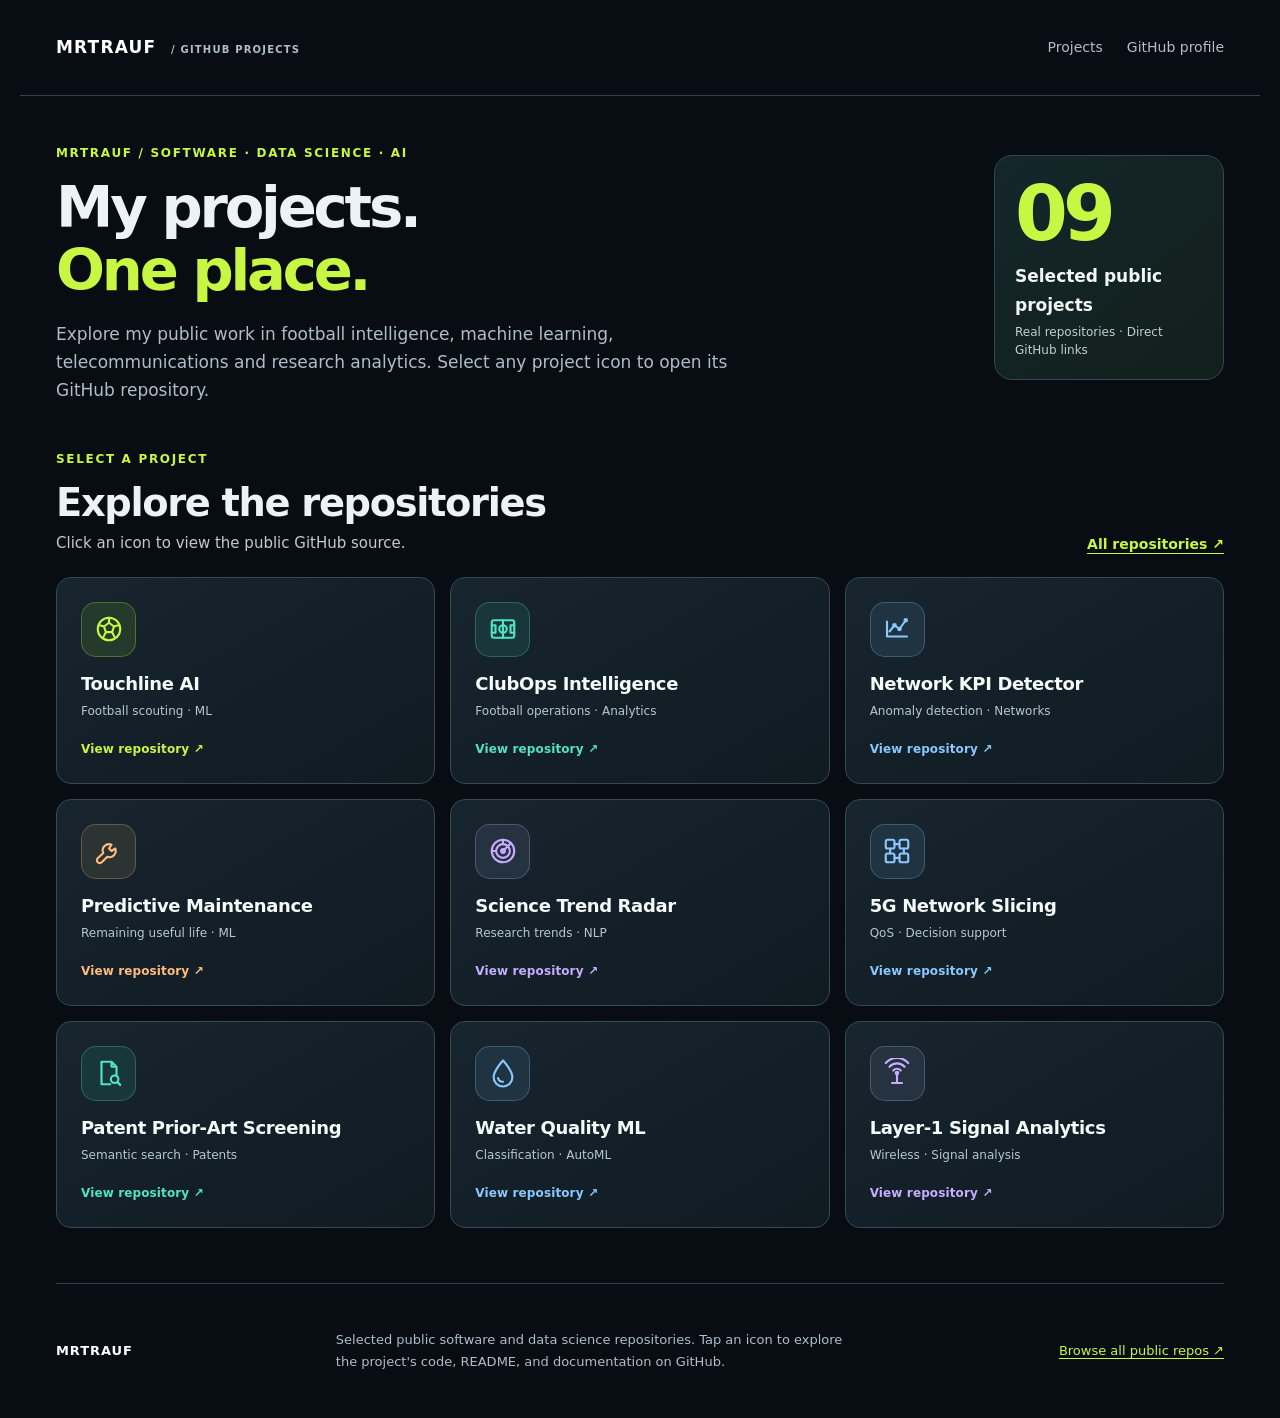
==== gallery.html @ 30b29002 "Add fresh standalone icon gallery URL to bypass stale homepage caches" ====
<!doctype html>
<html lang="en">
<head>
  <meta charset="utf-8">
  <meta name="viewport" content="width=device-width,initial-scale=1">
  <meta name="description" content="MRTRauf's personal project gallery: click icons to explore public GitHub repositories in data science, AI, football analytics, networks, and applied machine learning.">
  <meta name="theme-color" content="#080d13">
  <meta property="og:title" content="MRTRauf — GitHub Project Gallery">
  <meta property="og:description" content="Nine selected public projects. Click any project icon to open its GitHub repository.">
  <meta property="og:type" content="website">
  <meta name="twitter:card" content="summary">
  <title>MRTRauf — Project Icons</title><link rel="canonical" href="https://mrtrauf.github.io/">
  <link rel="icon" href="favicon.svg" type="image/svg+xml">
  <link rel="stylesheet" href="style.css">
</head>
<body class="portfolio-hub-only">
  <a class="skip" href="#main">Skip to projects</a>
  <header>
    <a class="brand" href="#main">MRTRAUF<span> / GITHUB PROJECTS</span></a>
    <nav aria-label="Main navigation">
      <a href="#projects">Projects</a>
      <a href="https://github.com/MRTRauf">GitHub profile</a>
    </nav>
  </header>
  <main id="main">
    <section class="hero hub-hero"><div><p class="eyebrow">MRTRAUF / SOFTWARE · DATA SCIENCE · AI</p><h1>My projects.<br><em>One place.</em></h1><p class="intro">Explore my public work in football intelligence, machine learning, telecommunications and research analytics. Select any project icon to open its GitHub repository.</p></div><div class="hub-hero-mark"><strong>09</strong><span>Selected public projects</span><p>Real repositories · Direct GitHub links</p></div></section>
    <section id="projects" class="hub-projects"><div class="hub-heading"><div><p class="eyebrow">SELECT A PROJECT</p><h2>Explore the repositories</h2><p class="hub-subtitle">Click an icon to view the public GitHub source.</p></div><a class="section-more" href="https://github.com/MRTRauf?tab=repositories">All repositories ↗</a></div><svg class="icon-sprite" xmlns="http://www.w3.org/2000/svg" aria-hidden="true" focusable="false" width="0" height="0"><defs><symbol id="hub-icon-football" viewBox="0 0 24 24" fill="none" stroke="currentColor" stroke-width="1.7" stroke-linecap="round" stroke-linejoin="round"><circle cx="12" cy="12" r="9"/><path d="m12 7 4 3-1.5 4.5h-5L8 10z"/><path d="M12 7V3M16 10l3.5-1M14.5 14.5l2 4M9.5 14.5l-2 4M8 10 4.5 9"/></symbol><symbol id="hub-icon-pitch" viewBox="0 0 24 24" fill="none" stroke="currentColor" stroke-width="1.7" stroke-linecap="round" stroke-linejoin="round"><rect x="3" y="5" width="18" height="14" rx="1.8"/><path d="M12 5v14"/><circle cx="12" cy="12" r="3"/><path d="M3 9h3v6H3M21 9h-3v6h3"/></symbol><symbol id="hub-icon-network" viewBox="0 0 24 24" fill="none" stroke="currentColor" stroke-width="1.7" stroke-linecap="round" stroke-linejoin="round"><path d="M4 18V6m0 12h16"/><path d="m6 14 4-5 4 3 5-7"/><circle cx="10" cy="9" r="1"/><circle cx="14" cy="12" r="1"/><circle cx="19" cy="5" r="1"/></symbol><symbol id="hub-icon-maintenance" viewBox="0 0 24 24" fill="none" stroke="currentColor" stroke-width="1.7" stroke-linecap="round" stroke-linejoin="round"><path d="M14 7a5 5 0 0 0-6.6 6.6L3 17.8A2 2 0 1 0 6.2 21l4.4-4.4A5 5 0 0 0 17 10l-3 2-2-2z"/></symbol><symbol id="hub-icon-radar" viewBox="0 0 24 24" fill="none" stroke="currentColor" stroke-width="1.7" stroke-linecap="round" stroke-linejoin="round"><circle cx="12" cy="12" r="9"/><circle cx="12" cy="12" r="5.5"/><circle cx="12" cy="12" r="1.5"/><path d="m12 12 6.3-6.3M12 3v3M3 12h3"/></symbol><symbol id="hub-icon-slices" viewBox="0 0 24 24" fill="none" stroke="currentColor" stroke-width="1.7" stroke-linecap="round" stroke-linejoin="round"><rect x="3" y="3" width="7" height="7" rx="1.5"/><rect x="14" y="3" width="7" height="7" rx="1.5"/><rect x="3" y="14" width="7" height="7" rx="1.5"/><rect x="14" y="14" width="7" height="7" rx="1.5"/><path d="M10 6.5h4M6.5 10v4M17.5 10v4M10 17.5h4"/></symbol><symbol id="hub-icon-patent" viewBox="0 0 24 24" fill="none" stroke="currentColor" stroke-width="1.7" stroke-linecap="round" stroke-linejoin="round"><path d="M6 3h8l4 4v7M14 3v4h4M6 3v18h7"/><circle cx="16.5" cy="17" r="3"/><path d="m19 19.5 2 2"/></symbol><symbol id="hub-icon-droplet" viewBox="0 0 24 24" fill="none" stroke="currentColor" stroke-width="1.7" stroke-linecap="round" stroke-linejoin="round"><path d="M12 2s-7.5 8-7.5 13.3A7.5 7.5 0 0 0 19.5 15.3C19.5 10 12 2 12 2Z"/><path d="M8 16a4 4 0 0 0 4 3"/></symbol><symbol id="hub-icon-signal" viewBox="0 0 24 24" fill="none" stroke="currentColor" stroke-width="1.7" stroke-linecap="round" stroke-linejoin="round"><path d="M12 20v-8M8 20h8M9 10a4 4 0 0 1 6 0M6 7a8 8 0 0 1 12 0M3 4a12 12 0 0 1 18 0"/><circle cx="12" cy="12" r="1"/></symbol></defs></svg><div class="hub-grid"><a class="hub-tile" data-tone="lime" href="https://github.com/MRTRauf/touchline-ai" aria-label="Open Touchline AI public GitHub repository"><span class="hub-icon"><svg viewBox="0 0 24 24" aria-hidden="true" focusable="false"><use href="#hub-icon-football"></use></svg></span><strong>Touchline AI</strong><span class="hub-tag">Football scouting · ML</span><span class="hub-goto">View repository <span aria-hidden="true">↗</span></span></a><a class="hub-tile" data-tone="teal" href="https://github.com/MRTRauf/clubops-intelligence-public" aria-label="Open ClubOps Intelligence public GitHub repository"><span class="hub-icon"><svg viewBox="0 0 24 24" aria-hidden="true" focusable="false"><use href="#hub-icon-pitch"></use></svg></span><strong>ClubOps Intelligence</strong><span class="hub-tag">Football operations · Analytics</span><span class="hub-goto">View repository <span aria-hidden="true">↗</span></span></a><a class="hub-tile" data-tone="blue" href="https://github.com/MRTRauf/network-kpi-anomaly-detector" aria-label="Open Network KPI Detector public GitHub repository"><span class="hub-icon"><svg viewBox="0 0 24 24" aria-hidden="true" focusable="false"><use href="#hub-icon-network"></use></svg></span><strong>Network KPI Detector</strong><span class="hub-tag">Anomaly detection · Networks</span><span class="hub-goto">View repository <span aria-hidden="true">↗</span></span></a><a class="hub-tile" data-tone="orange" href="https://github.com/MRTRauf/predictive-maintenance-rul" aria-label="Open Predictive Maintenance public GitHub repository"><span class="hub-icon"><svg viewBox="0 0 24 24" aria-hidden="true" focusable="false"><use href="#hub-icon-maintenance"></use></svg></span><strong>Predictive Maintenance</strong><span class="hub-tag">Remaining useful life · ML</span><span class="hub-goto">View repository <span aria-hidden="true">↗</span></span></a><a class="hub-tile" data-tone="violet" href="https://github.com/MRTRauf/science-trend-radar" aria-label="Open Science Trend Radar public GitHub repository"><span class="hub-icon"><svg viewBox="0 0 24 24" aria-hidden="true" focusable="false"><use href="#hub-icon-radar"></use></svg></span><strong>Science Trend Radar</strong><span class="hub-tag">Research trends · NLP</span><span class="hub-goto">View repository <span aria-hidden="true">↗</span></span></a><a class="hub-tile" data-tone="blue" href="https://github.com/MRTRauf/network-slicing-decision-support-tool" aria-label="Open 5G Network Slicing public GitHub repository"><span class="hub-icon"><svg viewBox="0 0 24 24" aria-hidden="true" focusable="false"><use href="#hub-icon-slices"></use></svg></span><strong>5G Network Slicing</strong><span class="hub-tag">QoS · Decision support</span><span class="hub-goto">View repository <span aria-hidden="true">↗</span></span></a><a class="hub-tile" data-tone="teal" href="https://github.com/MRTRauf/patent_prior_screening" aria-label="Open Patent Prior-Art Screening public GitHub repository"><span class="hub-icon"><svg viewBox="0 0 24 24" aria-hidden="true" focusable="false"><use href="#hub-icon-patent"></use></svg></span><strong>Patent Prior-Art Screening</strong><span class="hub-tag">Semantic search · Patents</span><span class="hub-goto">View repository <span aria-hidden="true">↗</span></span></a><a class="hub-tile" data-tone="blue" href="https://github.com/MRTRauf/drinking-water-quality-prediction" aria-label="Open Water Quality ML public GitHub repository"><span class="hub-icon"><svg viewBox="0 0 24 24" aria-hidden="true" focusable="false"><use href="#hub-icon-droplet"></use></svg></span><strong>Water Quality ML</strong><span class="hub-tag">Classification · AutoML</span><span class="hub-goto">View repository <span aria-hidden="true">↗</span></span></a><a class="hub-tile" data-tone="violet" href="https://github.com/MRTRauf/l1-ml-signal-analytics" aria-label="Open Layer-1 Signal Analytics public GitHub repository"><span class="hub-icon"><svg viewBox="0 0 24 24" aria-hidden="true" focusable="false"><use href="#hub-icon-signal"></use></svg></span><strong>Layer-1 Signal Analytics</strong><span class="hub-tag">Wireless · Signal analysis</span><span class="hub-goto">View repository <span aria-hidden="true">↗</span></span></a></div></section>
  </main>
  <footer class="hub-footer">
    <a class="brand" href="#main">MRTRAUF</a>
    <p>Selected public software and data science repositories. Tap an icon to explore the project's code, README, and documentation on GitHub.</p>
    <a href="https://github.com/MRTRauf?tab=repositories">Browse all public repos ↗</a>
  </footer>
</body>
</html>
---- style.css ----
:root{color-scheme:dark;--bg:#080d13;--panel:#121f28;--ink:#edf3f5;--muted:#aebec8;--accent:#c8f743;--line:#30434d}*{box-sizing:border-box}html{scroll-behavior:smooth;scroll-padding-top:6rem}body{margin:0;background:var(--bg);color:var(--ink);font:17px/1.7 system-ui,sans-serif}a{color:var(--accent);text-underline-offset:.25em}a:hover{color:white}a:focus-visible{outline:3px solid var(--accent);outline-offset:6px}header,main,footer{max-width:1240px;margin:auto;padding:0 36px}header{min-height:96px;display:flex;align-items:center;justify-content:space-between;gap:24px;border-bottom:1px solid var(--line)}.brand{font-weight:850;letter-spacing:.07em;text-decoration:none;color:white}.brand span{font-size:10px;color:var(--muted);margin-left:10px}nav{display:flex;gap:24px;font-size:14px}nav a{text-decoration:none;color:var(--muted)}.skip{position:absolute;left:20px;top:-100px;background:var(--bg);padding:12px;z-index:10}.skip:focus{top:12px}.hero{display:grid;grid-template-columns:1.3fr 1fr;gap:60px;align-items:center;padding:80px 0}.eyebrow,.number{font-size:12px;letter-spacing:.14em;font-weight:700;color:var(--accent)}h1{font-size:clamp(44px,5.4vw,74px);line-height:1.08;letter-spacing:-.055em;margin:24px 0}h1 em{font-style:normal;color:var(--accent)}h2{font-size:clamp(32px,3.5vw,48px);line-height:1.15;letter-spacing:-.035em;margin:20px 0 26px}h3{font-size:24px;line-height:1.3;letter-spacing:-.02em}p{color:var(--muted)}.intro,.lead{max-width:760px;font-size:19px}.actions{display:flex;gap:24px;align-items:center;flex-wrap:wrap;margin:32px 0}.button{background:var(--accent);color:#0b1218;padding:13px 22px;border-radius:4px;text-decoration:none;font-weight:700}.button:hover{background:white;color:#0b1218}.small,small{font-size:13px}.pitch{position:relative;height:330px;border:1px solid #426052;border-radius:8px;background:repeating-linear-gradient(90deg,#142b22 0 55px,#182f26 55px 110px);transform:perspective(900px) rotateY(-8deg);box-shadow:0 25px 80px #0005}.half{position:absolute;left:50%;height:100%;border-left:1px solid #739581}.circle{position:absolute;left:calc(50% - 48px);top:calc(50% - 48px);width:96px;height:96px;border:1px solid #739581;border-radius:50%}.box{position:absolute;top:25%;height:50%;width:17%;border:1px solid #739581}.left{left:0}.right{right:0}.point{position:absolute;width:12px;height:12px;background:var(--accent);border-radius:50%;box-shadow:0 0 0 8px #a4efb018}.p1{left:27%;top:24%}.p2{left:47%;top:58%}.p3{left:65%;top:30%}.p4{left:75%;top:65%}.p5{left:33%;top:74%}.pitch p{position:absolute;top:100%;width:100%;text-align:center;font-size:10px;letter-spacing:.14em}.stats{display:grid;grid-template-columns:repeat(4,1fr);border-block:1px solid var(--line);padding:30px 0;gap:20px}.stats strong{display:block;font-size:30px;letter-spacing:-.04em}.stats span{font-size:12px;color:var(--muted)}section:not(.hero){padding:78px 0;border-bottom:1px solid var(--line)}.grid{display:grid;grid-template-columns:repeat(3,1fr);gap:22px;margin:36px 0}.grid article{background:var(--panel);padding:28px;border:1px solid var(--line);border-radius:5px}.grid p{font-size:15px}.case,.research-layout{display:grid;grid-template-columns:1fr 1fr;gap:55px;margin:44px 0;padding-bottom:30px}.case+.case{border-top:1px solid var(--line);padding-top:36px}.finding{background:var(--panel);padding:30px;align-self:center;border-left:3px solid var(--accent)}.finding strong{font-size:64px;line-height:1;color:var(--accent)}table{width:100%;border-collapse:collapse;font-size:15px}caption{text-align:left;color:var(--muted);font-size:13px;padding:16px 0}th,td{text-align:left;padding:16px 8px;border-bottom:1px solid var(--line)}th{font-weight:500}td:last-child{text-align:right;font-variant-numeric:tabular-nums}.highlight{color:var(--accent);background:var(--panel)}.table-wrap{min-width:0;overflow:auto}aside{padding:8px 28px;border-left:2px solid var(--line)}.pipeline{list-style:none;display:grid;grid-template-columns:repeat(5,1fr);gap:12px;padding:0;margin:40px 0}.pipeline li{border-top:2px solid var(--accent);padding-top:16px;font-weight:600;font-size:15px}.pipeline small{font-weight:400;color:var(--muted)}.availability{max-width:800px}footer{padding-top:45px;padding-bottom:45px;font-size:13px}footer p{max-width:950px}@media(max-width:850px){header{flex-direction:column;align-items:flex-start;padding-top:22px;padding-bottom:22px;gap:15px}.hero{grid-template-columns:1fr;padding-top:48px}.pitch{height:260px;max-width:500px;width:100%;margin-bottom:20px;transform:none}.grid{grid-template-columns:1fr}.case,.research-layout{grid-template-columns:1fr;gap:20px}.pipeline{grid-template-columns:repeat(2,1fr)}.stats{grid-template-columns:repeat(2,1fr)}header,main,footer{padding-left:22px;padding-right:22px}.brand span{display:none}nav{gap:18px;flex-wrap:wrap}section:not(.hero){padding:50px 0}aside{padding-left:18px}}@media(prefers-reduced-motion:reduce){html{scroll-behavior:auto}}

button:focus-visible,a:focus-visible{outline:3px solid #35eac4;outline-offset:4px}.button{color:#080d13}.button:hover{color:#080d13}.pipeline small,.stats span{font-size:14px}


/* Multi-project portfolio hub */
.hero-feature{min-width:0}
.hero-feature>.eyebrow{margin:0 0 18px}
.hero-feature .pitch{width:100%;height:290px}
.hero-feature-caption{margin:18px 0 0;color:var(--muted);font-size:14px;letter-spacing:.02em}
.section-topline{display:flex;align-items:end;justify-content:space-between;gap:30px;flex-wrap:wrap}
.section-topline h2{margin-bottom:10px}
.section-topline .lead{margin:0}
.section-more{flex:0 0 auto;font-weight:700;font-size:14px;white-space:nowrap}
.project-grid{display:grid;grid-template-columns:repeat(3,minmax(0,1fr));gap:18px;margin-top:38px}
.project-card{position:relative;display:flex;flex-direction:column;min-width:0;min-height:340px;padding:26px;border:1px solid #344852;border-radius:14px;background:linear-gradient(155deg,#172630,#111b24);transition:transform .18s ease,border-color .18s ease}
.project-card:hover,.project-card:focus-within{border-color:#9cc644;transform:translateY(-2px)}
.project-card .project-category{margin:0 36px 18px 0;color:var(--accent);font-size:11px;line-height:1.5;text-transform:uppercase;letter-spacing:.105em;font-weight:800}
.project-index{position:absolute;top:24px;right:26px;color:#aebec8;font-size:13px;font-variant-numeric:tabular-nums}
.project-card h3{margin:0 0 12px;font-size:23px;color:#f1f7f4}
.project-card>p:not(.project-category):not(.project-tags){margin:0;color:#becfd2;font-size:15px;line-height:1.65}
.project-card .project-tags{font-size:12px;color:#b4e5cd;margin:18px 0 24px;letter-spacing:.015em}
.project-links{display:flex;align-items:center;flex-wrap:wrap;gap:11px;margin-top:auto}
.project-links a{font-size:13px;font-weight:750;text-decoration:none;line-height:1.4}
.project-links a:hover{text-decoration:underline}
.project-links .project-link-primary{background:var(--accent);color:#101820;border-radius:6px;padding:10px 12px}
.project-links .project-link-primary:hover{background:#e9ffac;color:#101820;text-decoration:none}
.featured-intro{padding-top:82px}
.featured-intro h2{margin:14px 0}
.featured-intro .lead{margin:0 0 25px}
@media(max-width:1060px){.project-grid{grid-template-columns:repeat(2,minmax(0,1fr))}}
@media(max-width:650px){.hero-feature .pitch{height:240px}.project-grid{grid-template-columns:minmax(0,1fr);gap:14px;margin-top:25px}.project-card{min-height:0;padding:22px}.project-card h3{font-size:22px}.featured-intro{padding-top:55px}.section-topline{gap:16px}.section-more{white-space:normal}}
@media(prefers-reduced-motion:reduce){.project-card{transition:none}.project-card:hover,.project-card:focus-within{transform:none}}


/* Icon-first public GitHub project hub */
.hub-hero{grid-template-columns:minmax(0,1fr) 230px;gap:42px;padding:58px 0 34px;align-items:center}
.hub-hero h1{font-size:clamp(42px,5vw,65px);margin:14px 0 18px}
.hub-hero .intro{font-size:17px;max-width:730px;margin-bottom:0;line-height:1.65}
.hub-hero-mark{display:flex;flex-direction:column;align-items:flex-start;border:1px solid #344854;background:linear-gradient(140deg,#15262b,#11201b);border-radius:18px;padding:24px}
.hub-hero-mark strong{color:#c8f743;font-size:76px;line-height:1;letter-spacing:-.065em}
.hub-hero-mark span{margin:10px 0 3px;font-weight:800;color:#eff6f4}
.hub-hero-mark p{margin:0;font-size:12px;line-height:1.5;color:#bed0cf}
section.hub-projects{padding:32px 0 68px;border-bottom:1px solid var(--line)}
.hub-heading{display:flex;justify-content:space-between;align-items:end;gap:20px;flex-wrap:wrap;margin-bottom:26px}
.hub-heading h2{font-size:clamp(28px,3vw,39px);margin:8px 0 6px}
.hub-subtitle{font-size:15px;margin:0;color:#bccdcf}
.icon-sprite{position:absolute;width:0;height:0;overflow:hidden}
.hub-grid{display:grid;grid-template-columns:repeat(3,minmax(0,1fr));gap:15px}
.hub-tile{--tile-accent:#c8f743;display:flex;flex-direction:column;align-items:flex-start;gap:0;position:relative;min-width:0;min-height:207px;padding:24px;border:1px solid #354a53;background:linear-gradient(150deg,#17252f,#101a21);border-radius:15px;text-decoration:none;color:#eef7f5;transition:transform .18s ease,border-color .18s ease,background .18s ease}
.hub-tile[data-tone="teal"]{--tile-accent:#51e4c4}
.hub-tile[data-tone="blue"]{--tile-accent:#8ac8ff}
.hub-tile[data-tone="orange"]{--tile-accent:#ffbc7b}
.hub-tile[data-tone="violet"]{--tile-accent:#c7acff}
.hub-tile:hover{transform:translateY(-3px);border-color:var(--tile-accent);background:linear-gradient(150deg,#20313a,#121f28)}
.hub-tile:focus-visible{outline:3px solid #fff;outline-offset:3px;border-color:var(--tile-accent)}
.hub-icon{width:55px;height:55px;display:grid;place-items:center;border-radius:15px;color:var(--tile-accent);background:color-mix(in srgb,var(--tile-accent) 10%,#13242b);border:1px solid color-mix(in srgb,var(--tile-accent) 28%,transparent);margin-bottom:16px}
.hub-icon svg{width:30px;height:30px;stroke:currentColor;fill:none}
.hub-tile strong{font-size:18px;line-height:1.22;color:#f3faf8;letter-spacing:-.02em}
.hub-tag{font-size:12px;color:#b5c9cb;line-height:1.4;margin-top:8px}
.hub-goto{color:var(--tile-accent);font-size:12px;font-weight:800;letter-spacing:.01em;margin-top:auto;padding-top:16px}
.hub-tile:hover .hub-goto{text-decoration:underline}
@media(max-width:850px){.hub-hero{grid-template-columns:minmax(0,1fr);padding:35px 0 24px}.hub-hero-mark{display:none}.hub-grid{grid-template-columns:repeat(2,minmax(0,1fr))}}
@media(max-width:500px){section.hub-projects{padding-top:20px}.hub-hero h1{font-size:clamp(38px,10vw,52px)}.hub-hero .intro{font-size:15px}.hub-grid{gap:10px}.hub-tile{min-height:185px;padding:15px 13px;border-radius:12px}.hub-icon{width:48px;height:48px;margin-bottom:12px}.hub-icon svg{width:27px;height:27px}.hub-tile strong{font-size:15px}.hub-tag,.hub-goto{font-size:11px}.hub-heading{align-items:flex-start}.hub-heading h2{font-size:28px}}
@media(max-width:340px){.hub-grid{grid-template-columns:1fr}.hub-tile{min-height:155px}}
@media(prefers-reduced-motion:reduce){.hub-tile{transition:none}.hub-tile:hover{transform:none}}

/* Home page is a project launcher, not a Touchline research landing page. */
body.portfolio-hub-only .hub-hero{padding:35px 0 15px;gap:24px}
body.portfolio-hub-only section.hub-projects{padding:18px 0 55px}
body.portfolio-hub-only .hub-heading{margin-bottom:20px}
body.portfolio-hub-only .hub-hero h1{font-size:clamp(38px,4.5vw,58px)}
body.portfolio-hub-only .hub-hero-mark{padding:20px}
body.portfolio-hub-only .hub-footer{display:flex;align-items:center;justify-content:space-between;flex-wrap:wrap;gap:15px}
body.portfolio-hub-only .hub-footer p{flex:1;max-width:520px;font-size:13px;margin:0}
body.portfolio-hub-only .hub-footer a{font-size:13px}
@media(max-width:600px){
 body.portfolio-hub-only .hub-hero{padding:24px 0 10px}
 body.portfolio-hub-only section.hub-projects{padding:18px 0 38px}
 body.portfolio-hub-only .hub-footer{flex-direction:column;align-items:flex-start}
}
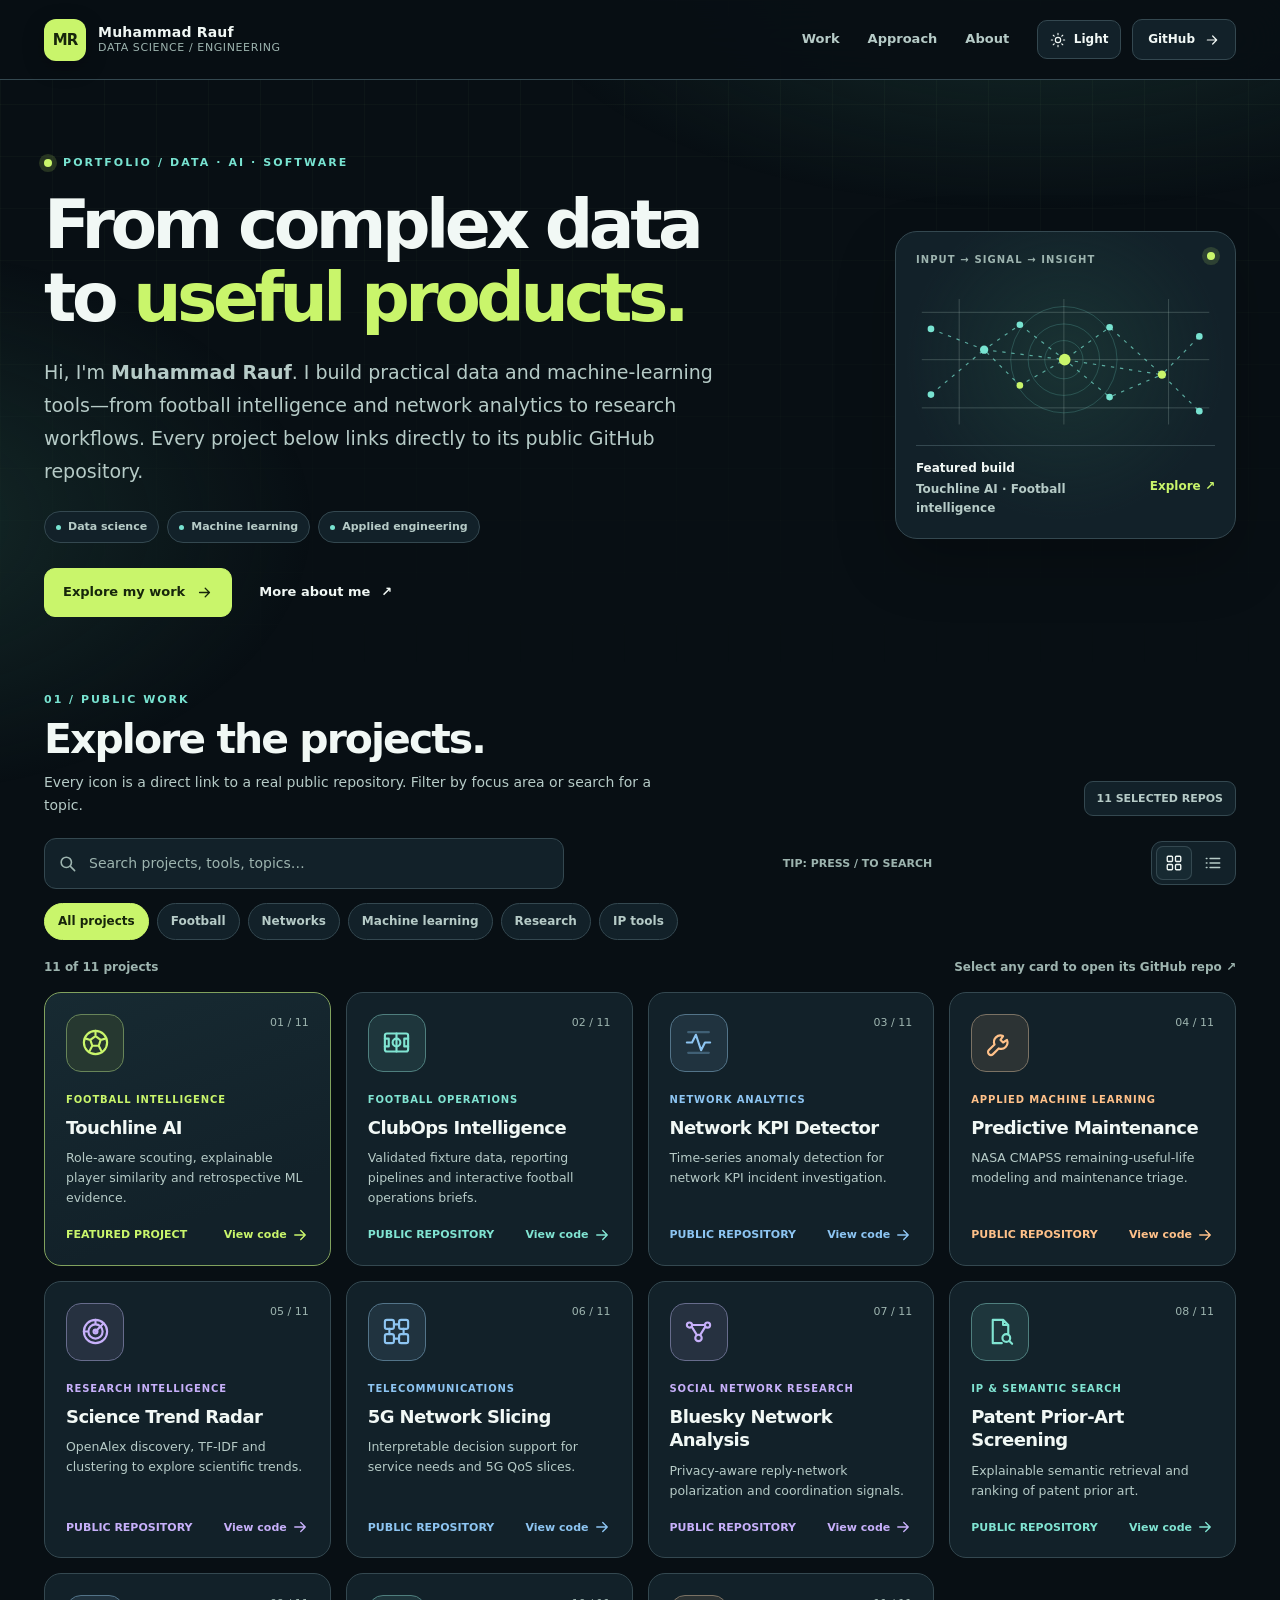
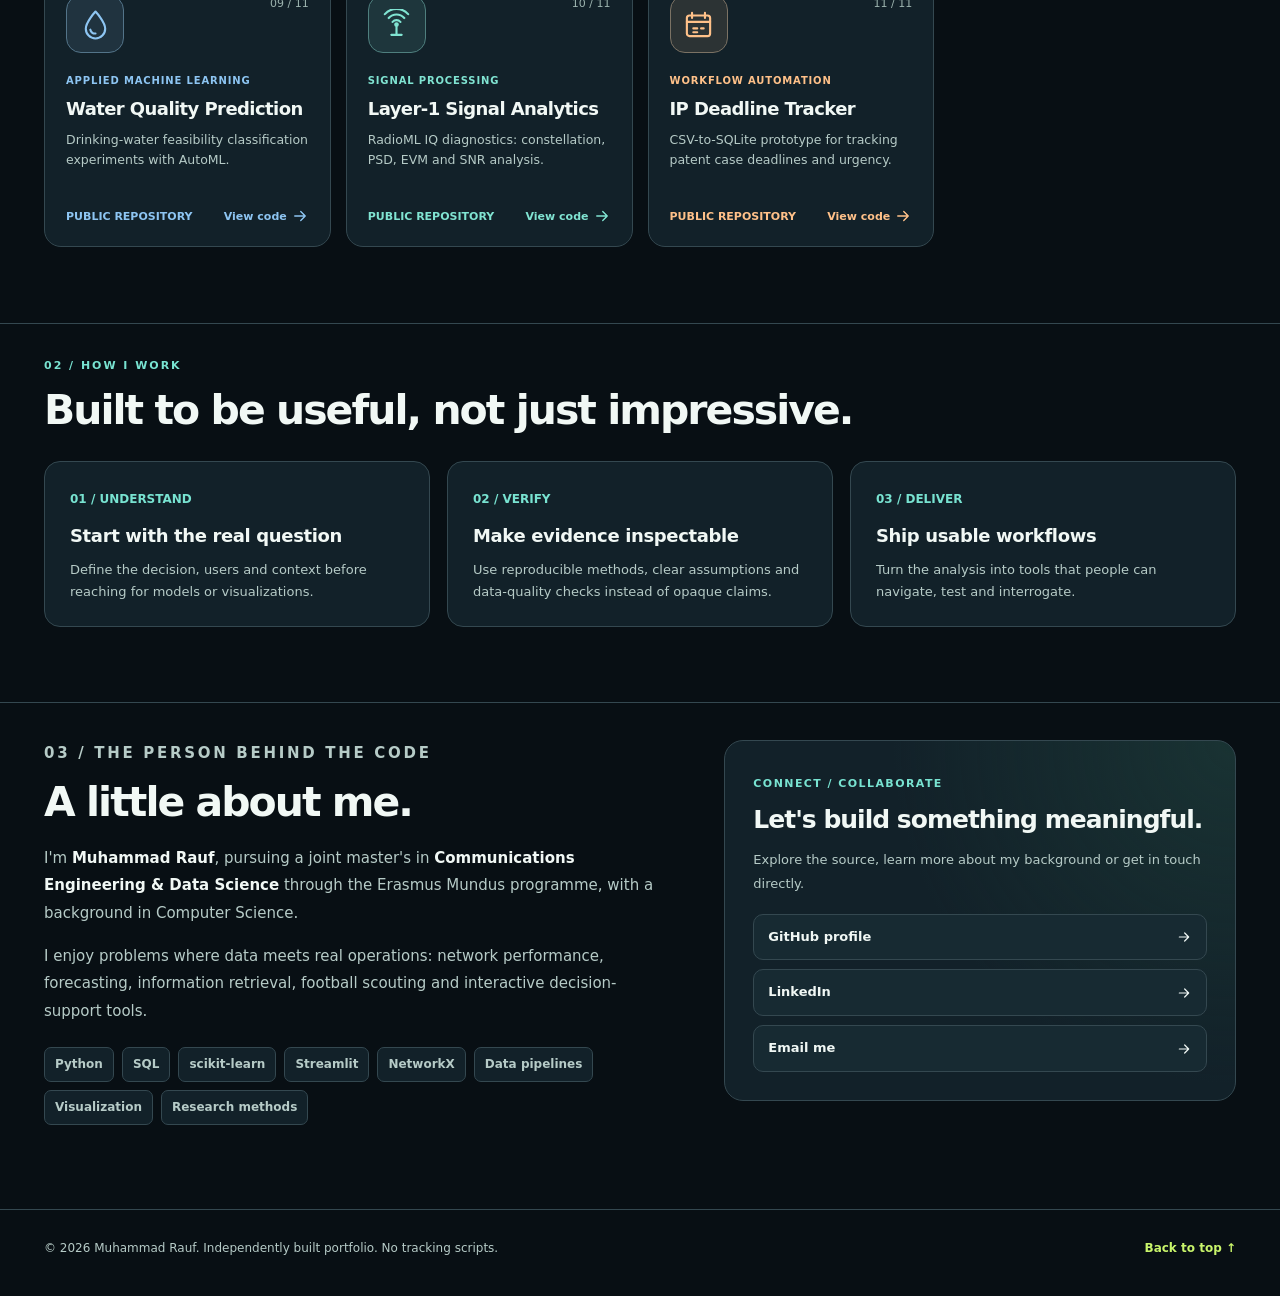
==== commit c4af3395: "Keep alternative gallery URL synchronized with main personal portfolio" ====
--- a/gallery.html
+++ b/gallery.html
@@ -2,34 +2,218 @@
 <html lang="en">
 <head>
   <meta charset="utf-8">
-  <meta name="viewport" content="width=device-width,initial-scale=1">
-  <meta name="description" content="MRTRauf's personal project gallery: click icons to explore public GitHub repositories in data science, AI, football analytics, networks, and applied machine learning.">
-  <meta name="theme-color" content="#080d13">
-  <meta property="og:title" content="MRTRauf — GitHub Project Gallery">
-  <meta property="og:description" content="Nine selected public projects. Click any project icon to open its GitHub repository.">
+  <meta name="viewport" content="width=device-width, initial-scale=1">
+  <meta name="color-scheme" content="dark light">
+  <meta name="theme-color" content="#080f14">
+  <meta name="description" content="Muhammad Rauf's portfolio: open-source data science, machine learning, football analytics, telecommunications and research intelligence projects. Explore 11 public GitHub repositories.">
   <meta property="og:type" content="website">
+  <meta property="og:url" content="https://mrtrauf.github.io/">
+  <meta property="og:title" content="Muhammad Rauf — Data Science &amp; AI Portfolio">
+  <meta property="og:description" content="Turning complex data into useful products. Explore public repositories spanning football intelligence, machine learning, networks and research.">
   <meta name="twitter:card" content="summary">
-  <title>MRTRauf — Project Icons</title><link rel="canonical" href="https://mrtrauf.github.io/">
+  <meta name="referrer" content="strict-origin-when-cross-origin">
+  <link rel="canonical" href="https://mrtrauf.github.io/">
   <link rel="icon" href="favicon.svg" type="image/svg+xml">
   <link rel="stylesheet" href="style.css">
+  <script src="site.js" defer></script>
+  <script type="application/ld+json">{"@context":"https://schema.org","@type":"Person","name":"Muhammad Rauf","url":"https://mrtrauf.github.io/","sameAs":["https://github.com/MRTRauf","https://www.linkedin.com/in/muhammadrauf"],"knowsAbout":["Data Science","Machine Learning","Communications Engineering","Football Analytics","Network Analysis"]}</script>
+  <title>Muhammad Rauf — Data Science &amp; AI Portfolio</title>
 </head>
-<body class="portfolio-hub-only">
-  <a class="skip" href="#main">Skip to projects</a>
-  <header>
-    <a class="brand" href="#main">MRTRAUF<span> / GITHUB PROJECTS</span></a>
-    <nav aria-label="Main navigation">
-      <a href="#projects">Projects</a>
-      <a href="https://github.com/MRTRauf">GitHub profile</a>
-    </nav>
+<body>
+  <a class="skip-link" href="#main">Skip to main content</a>
+  <div class="site-background" aria-hidden="true"></div>
+  <svg aria-hidden="true" focusable="false" width="0" height="0" style="position:absolute;overflow:hidden" xmlns="http://www.w3.org/2000/svg"><defs>
+<symbol id="icon-football" viewBox="0 0 24 24"><circle cx="12" cy="12" r="9"/><path d="m12 7 4 3-1.5 4.5h-5L8 10zM12 7V3M16 10l3.5-1M14.5 14.5l2 4M9.5 14.5l-2 4M8 10 4.5 9"/></symbol>
+<symbol id="icon-pitch" viewBox="0 0 24 24"><rect x="3" y="5" width="18" height="14" rx="1.6"/><path d="M12 5v14"/><circle cx="12" cy="12" r="3"/><path d="M3 9h3v6H3m18-6h-3v6h3"/></symbol>
+<symbol id="icon-activity" viewBox="0 0 24 24"><path d="M3 12h4l3-6 4 12 3-6h4"/><path d="M4 20h16M4 4h16" opacity=".3"/></symbol>
+<symbol id="icon-maintenance" viewBox="0 0 24 24"><path d="M14 7a5 5 0 0 0-6.6 6.6L3 17.8A2 2 0 1 0 6.2 21l4.4-4.4A5 5 0 0 0 17 10l-3 2-2-2z"/></symbol>
+<symbol id="icon-radar" viewBox="0 0 24 24"><circle cx="12" cy="12" r="9"/><circle cx="12" cy="12" r="5.5"/><circle cx="12" cy="12" r="1.5"/><path d="m12 12 6.3-6.3M12 3v3M3 12h3"/></symbol>
+<symbol id="icon-slicing" viewBox="0 0 24 24"><rect x="3" y="3" width="7" height="7" rx="1.5"/><rect x="14" y="3" width="7" height="7" rx="1.5"/><rect x="3" y="14" width="7" height="7" rx="1.5"/><rect x="14" y="14" width="7" height="7" rx="1.5"/><path d="M10 6.5h4M6.5 10v4M17.5 10v4M10 17.5h4"/></symbol>
+<symbol id="icon-social" viewBox="0 0 24 24"><circle cx="5" cy="7" r="2"/><circle cx="19" cy="7" r="2"/><circle cx="12" cy="17" r="2.5"/><path d="m6.7 8.2 4.1 6.6m6.5-6.6-4.1 6.6M7 7h10"/></symbol>
+<symbol id="icon-patent" viewBox="0 0 24 24"><path d="M6 3h8l4 4v7M14 3v4h4M6 3v18h7"/><circle cx="16.5" cy="17" r="3"/><path d="m19 19.5 2 2"/></symbol>
+<symbol id="icon-droplet" viewBox="0 0 24 24"><path d="M12 2s-7.5 8-7.5 13.3A7.5 7.5 0 0 0 19.5 15.3C19.5 10 12 2 12 2Z"/><path d="M8 16a4 4 0 0 0 4 3"/></symbol>
+<symbol id="icon-signal" viewBox="0 0 24 24"><path d="M12 20v-8M8 20h8M9 10a4 4 0 0 1 6 0M6 7a8 8 0 0 1 12 0M3 4a12 12 0 0 1 18 0"/><circle cx="12" cy="12" r="1"/></symbol>
+<symbol id="icon-calendar" viewBox="0 0 24 24"><rect x="3" y="5" width="18" height="16" rx="2"/><path d="M7 3v4M17 3v4M3 10h18M8 15h3m3 0h2m-8 3h3"/></symbol>
+<symbol id="icon-arrow" viewBox="0 0 24 24" fill="none" stroke="currentColor" stroke-linecap="round" stroke-linejoin="round" stroke-width="1.8"><path d="M5 12h14m-6-6 6 6-6 6"/></symbol>
+<symbol id="icon-github" viewBox="0 0 24 24" fill="none" stroke="currentColor" stroke-linecap="round" stroke-linejoin="round" stroke-width="1.8"><path d="M8 19c-4 1-4-2-6-2m16 4v-3.8a3.3 3.3 0 0 0-.9-2.6c3-.3 6.2-1.4 6.2-6.7a5.2 5.2 0 0 0-1.4-3.6c.2-.8.5-2.6-.2-3.5 0 0-1.2-.4-3.7 1.4a13 13 0 0 0-6.7 0C8.8.4 7.6.8 7.6.8c-.7.9-.4 2.7-.2 3.5A5.2 5.2 0 0 0 6 7.9c0 5.2 3.2 6.4 6.2 6.7-.5.5-.9 1.3-.9 2.6V21"/></symbol>
+<symbol id="icon-search" viewBox="0 0 24 24" fill="none" stroke="currentColor" stroke-width="2" stroke-linecap="round"><circle cx="10.5" cy="10.5" r="6.5"/><path d="m16 16 5 5"/></symbol>
+<symbol id="icon-grid" viewBox="0 0 24 24" fill="none" stroke="currentColor" stroke-width="1.8"><rect x="3" y="3" width="7" height="7" rx="1.2"/><rect x="14" y="3" width="7" height="7" rx="1.2"/><rect x="3" y="14" width="7" height="7" rx="1.2"/><rect x="14" y="14" width="7" height="7" rx="1.2"/></symbol>
+<symbol id="icon-list" viewBox="0 0 24 24" fill="none" stroke="currentColor" stroke-width="1.8" stroke-linecap="round"><path d="M8 6h13M8 12h13M8 18h13M3 6h1M3 12h1M3 18h1"/></symbol>
+<symbol id="icon-theme" viewBox="0 0 24 24" fill="none" stroke="currentColor" stroke-width="1.7" stroke-linecap="round"><circle cx="12" cy="12" r="4"/><path d="M12 2v2m0 16v2M2 12h2m16 0h2M4.9 4.9l1.4 1.4m11.4 11.4 1.4 1.4m0-14.2-1.4 1.4M6.3 17.7l-1.4 1.4"/></symbol>
+</defs></svg>
+  <header class="site-header">
+    <div class="shell header-inner">
+      <a class="identity" href="#top" aria-label="Muhammad Rauf, back to top">
+        <span class="identity-mark">MR</span><span class="identity-copy"><strong>Muhammad Rauf</strong><span>DATA SCIENCE / ENGINEERING</span></span>
+      </a>
+      <nav class="header-nav" aria-label="Primary navigation">
+        <a href="#projects">Work</a><a href="#approach">Approach</a><a href="#about">About</a>
+      </nav>
+      <div class="header-actions">
+        <button id="theme-toggle" class="theme-button" type="button" aria-label="Switch to light theme" aria-pressed="false" title="Light theme"><svg aria-hidden="true"><use href="#icon-theme"></use></svg><span class="theme-label">Light</span></button>
+        <a class="action-outline" href="https://github.com/MRTRauf" target="_blank" rel="noopener noreferrer">GitHub <svg aria-hidden="true"><use href="#icon-arrow"></use></svg></a>
+      </div>
+    </div>
   </header>
   <main id="main">
-    <section class="hero hub-hero"><div><p class="eyebrow">MRTRAUF / SOFTWARE · DATA SCIENCE · AI</p><h1>My projects.<br><em>One place.</em></h1><p class="intro">Explore my public work in football intelligence, machine learning, telecommunications and research analytics. Select any project icon to open its GitHub repository.</p></div><div class="hub-hero-mark"><strong>09</strong><span>Selected public projects</span><p>Real repositories · Direct GitHub links</p></div></section>
-    <section id="projects" class="hub-projects"><div class="hub-heading"><div><p class="eyebrow">SELECT A PROJECT</p><h2>Explore the repositories</h2><p class="hub-subtitle">Click an icon to view the public GitHub source.</p></div><a class="section-more" href="https://github.com/MRTRauf?tab=repositories">All repositories ↗</a></div><svg class="icon-sprite" xmlns="http://www.w3.org/2000/svg" aria-hidden="true" focusable="false" width="0" height="0"><defs><symbol id="hub-icon-football" viewBox="0 0 24 24" fill="none" stroke="currentColor" stroke-width="1.7" stroke-linecap="round" stroke-linejoin="round"><circle cx="12" cy="12" r="9"/><path d="m12 7 4 3-1.5 4.5h-5L8 10z"/><path d="M12 7V3M16 10l3.5-1M14.5 14.5l2 4M9.5 14.5l-2 4M8 10 4.5 9"/></symbol><symbol id="hub-icon-pitch" viewBox="0 0 24 24" fill="none" stroke="currentColor" stroke-width="1.7" stroke-linecap="round" stroke-linejoin="round"><rect x="3" y="5" width="18" height="14" rx="1.8"/><path d="M12 5v14"/><circle cx="12" cy="12" r="3"/><path d="M3 9h3v6H3M21 9h-3v6h3"/></symbol><symbol id="hub-icon-network" viewBox="0 0 24 24" fill="none" stroke="currentColor" stroke-width="1.7" stroke-linecap="round" stroke-linejoin="round"><path d="M4 18V6m0 12h16"/><path d="m6 14 4-5 4 3 5-7"/><circle cx="10" cy="9" r="1"/><circle cx="14" cy="12" r="1"/><circle cx="19" cy="5" r="1"/></symbol><symbol id="hub-icon-maintenance" viewBox="0 0 24 24" fill="none" stroke="currentColor" stroke-width="1.7" stroke-linecap="round" stroke-linejoin="round"><path d="M14 7a5 5 0 0 0-6.6 6.6L3 17.8A2 2 0 1 0 6.2 21l4.4-4.4A5 5 0 0 0 17 10l-3 2-2-2z"/></symbol><symbol id="hub-icon-radar" viewBox="0 0 24 24" fill="none" stroke="currentColor" stroke-width="1.7" stroke-linecap="round" stroke-linejoin="round"><circle cx="12" cy="12" r="9"/><circle cx="12" cy="12" r="5.5"/><circle cx="12" cy="12" r="1.5"/><path d="m12 12 6.3-6.3M12 3v3M3 12h3"/></symbol><symbol id="hub-icon-slices" viewBox="0 0 24 24" fill="none" stroke="currentColor" stroke-width="1.7" stroke-linecap="round" stroke-linejoin="round"><rect x="3" y="3" width="7" height="7" rx="1.5"/><rect x="14" y="3" width="7" height="7" rx="1.5"/><rect x="3" y="14" width="7" height="7" rx="1.5"/><rect x="14" y="14" width="7" height="7" rx="1.5"/><path d="M10 6.5h4M6.5 10v4M17.5 10v4M10 17.5h4"/></symbol><symbol id="hub-icon-patent" viewBox="0 0 24 24" fill="none" stroke="currentColor" stroke-width="1.7" stroke-linecap="round" stroke-linejoin="round"><path d="M6 3h8l4 4v7M14 3v4h4M6 3v18h7"/><circle cx="16.5" cy="17" r="3"/><path d="m19 19.5 2 2"/></symbol><symbol id="hub-icon-droplet" viewBox="0 0 24 24" fill="none" stroke="currentColor" stroke-width="1.7" stroke-linecap="round" stroke-linejoin="round"><path d="M12 2s-7.5 8-7.5 13.3A7.5 7.5 0 0 0 19.5 15.3C19.5 10 12 2 12 2Z"/><path d="M8 16a4 4 0 0 0 4 3"/></symbol><symbol id="hub-icon-signal" viewBox="0 0 24 24" fill="none" stroke="currentColor" stroke-width="1.7" stroke-linecap="round" stroke-linejoin="round"><path d="M12 20v-8M8 20h8M9 10a4 4 0 0 1 6 0M6 7a8 8 0 0 1 12 0M3 4a12 12 0 0 1 18 0"/><circle cx="12" cy="12" r="1"/></symbol></defs></svg><div class="hub-grid"><a class="hub-tile" data-tone="lime" href="https://github.com/MRTRauf/touchline-ai" aria-label="Open Touchline AI public GitHub repository"><span class="hub-icon"><svg viewBox="0 0 24 24" aria-hidden="true" focusable="false"><use href="#hub-icon-football"></use></svg></span><strong>Touchline AI</strong><span class="hub-tag">Football scouting · ML</span><span class="hub-goto">View repository <span aria-hidden="true">↗</span></span></a><a class="hub-tile" data-tone="teal" href="https://github.com/MRTRauf/clubops-intelligence-public" aria-label="Open ClubOps Intelligence public GitHub repository"><span class="hub-icon"><svg viewBox="0 0 24 24" aria-hidden="true" focusable="false"><use href="#hub-icon-pitch"></use></svg></span><strong>ClubOps Intelligence</strong><span class="hub-tag">Football operations · Analytics</span><span class="hub-goto">View repository <span aria-hidden="true">↗</span></span></a><a class="hub-tile" data-tone="blue" href="https://github.com/MRTRauf/network-kpi-anomaly-detector" aria-label="Open Network KPI Detector public GitHub repository"><span class="hub-icon"><svg viewBox="0 0 24 24" aria-hidden="true" focusable="false"><use href="#hub-icon-network"></use></svg></span><strong>Network KPI Detector</strong><span class="hub-tag">Anomaly detection · Networks</span><span class="hub-goto">View repository <span aria-hidden="true">↗</span></span></a><a class="hub-tile" data-tone="orange" href="https://github.com/MRTRauf/predictive-maintenance-rul" aria-label="Open Predictive Maintenance public GitHub repository"><span class="hub-icon"><svg viewBox="0 0 24 24" aria-hidden="true" focusable="false"><use href="#hub-icon-maintenance"></use></svg></span><strong>Predictive Maintenance</strong><span class="hub-tag">Remaining useful life · ML</span><span class="hub-goto">View repository <span aria-hidden="true">↗</span></span></a><a class="hub-tile" data-tone="violet" href="https://github.com/MRTRauf/science-trend-radar" aria-label="Open Science Trend Radar public GitHub repository"><span class="hub-icon"><svg viewBox="0 0 24 24" aria-hidden="true" focusable="false"><use href="#hub-icon-radar"></use></svg></span><strong>Science Trend Radar</strong><span class="hub-tag">Research trends · NLP</span><span class="hub-goto">View repository <span aria-hidden="true">↗</span></span></a><a class="hub-tile" data-tone="blue" href="https://github.com/MRTRauf/network-slicing-decision-support-tool" aria-label="Open 5G Network Slicing public GitHub repository"><span class="hub-icon"><svg viewBox="0 0 24 24" aria-hidden="true" focusable="false"><use href="#hub-icon-slices"></use></svg></span><strong>5G Network Slicing</strong><span class="hub-tag">QoS · Decision support</span><span class="hub-goto">View repository <span aria-hidden="true">↗</span></span></a><a class="hub-tile" data-tone="teal" href="https://github.com/MRTRauf/patent_prior_screening" aria-label="Open Patent Prior-Art Screening public GitHub repository"><span class="hub-icon"><svg viewBox="0 0 24 24" aria-hidden="true" focusable="false"><use href="#hub-icon-patent"></use></svg></span><strong>Patent Prior-Art Screening</strong><span class="hub-tag">Semantic search · Patents</span><span class="hub-goto">View repository <span aria-hidden="true">↗</span></span></a><a class="hub-tile" data-tone="blue" href="https://github.com/MRTRauf/drinking-water-quality-prediction" aria-label="Open Water Quality ML public GitHub repository"><span class="hub-icon"><svg viewBox="0 0 24 24" aria-hidden="true" focusable="false"><use href="#hub-icon-droplet"></use></svg></span><strong>Water Quality ML</strong><span class="hub-tag">Classification · AutoML</span><span class="hub-goto">View repository <span aria-hidden="true">↗</span></span></a><a class="hub-tile" data-tone="violet" href="https://github.com/MRTRauf/l1-ml-signal-analytics" aria-label="Open Layer-1 Signal Analytics public GitHub repository"><span class="hub-icon"><svg viewBox="0 0 24 24" aria-hidden="true" focusable="false"><use href="#hub-icon-signal"></use></svg></span><strong>Layer-1 Signal Analytics</strong><span class="hub-tag">Wireless · Signal analysis</span><span class="hub-goto">View repository <span aria-hidden="true">↗</span></span></a></div></section>
+    <section class="shell hero" id="top" aria-labelledby="hero-title">
+      <div>
+        <p class="eyebrow"><span class="pulse" aria-hidden="true"></span> PORTFOLIO / DATA · AI · SOFTWARE</p>
+        <h1 id="hero-title">From complex data<br>to <em>useful products.</em></h1>
+        <p class="hero-desc">Hi, I'm <strong>Muhammad Rauf</strong>. I build practical data and machine-learning tools—from football intelligence and network analytics to research workflows. Every project below links directly to its public GitHub repository.</p>
+        <div class="hero-meta" aria-label="Areas of work"><span>Data science</span><span>Machine learning</span><span>Applied engineering</span></div>
+        <div class="hero-actions"><a class="primary-link" href="#projects">Explore my work <svg width="17" height="17" aria-hidden="true"><use href="#icon-arrow"></use></svg></a><a class="secondary-link" href="#about">More about me <span aria-hidden="true">↗</span></a></div>
+      </div>
+      <aside class="hero-visual" aria-label="Conceptual data-flow illustration and featured project link">
+        <div class="signal-panel">
+          <div class="panel-top"><span>INPUT → SIGNAL → INSIGHT</span><span class="live-dot" aria-hidden="true"></span></div>
+          <svg class="signal-art" viewBox="0 0 360 170" xmlns="http://www.w3.org/2000/svg" aria-hidden="true">
+  <circle class="ring" cx="178" cy="81" r="64"/><circle class="ring" cx="178" cy="81" r="43"/><circle class="ring" cx="178" cy="81" r="23"/>
+  <path class="trace-soft" d="M7 139h346M7 81h346M7 24h346M52 8v151m126-151v151m126-151v151"/>
+  <path class="trace" d="M18 123 82 69 125 112 179 81 233 42 296 99 341 53"/>
+  <path class="trace" d="M18 44 82 69 125 39 179 81 233 126 296 99 341 143"/>
+  <path class="trace" d="M82 69 179 81 296 99"/>
+  <circle class="point-alt" cx="18" cy="123" r="4"/><circle class="point-alt" cx="18" cy="44" r="4"/><circle class="point-alt" cx="82" cy="69" r="5"/>
+  <circle class="point" cx="125" cy="112" r="4"/><circle class="point-alt" cx="125" cy="39" r="4"/><circle class="point" cx="179" cy="81" r="7"/>
+  <circle class="point-alt" cx="233" cy="42" r="4"/><circle class="point-alt" cx="233" cy="126" r="4"/><circle class="point" cx="296" cy="99" r="5"/>
+  <circle class="point-alt" cx="341" cy="53" r="4"/><circle class="point-alt" cx="341" cy="143" r="4"/>
+</svg>
+          <div class="panel-bottom"><div><strong>Featured build</strong><p>Touchline AI · Football intelligence</p></div><a href="https://github.com/MRTRauf/touchline-ai" target="_blank" rel="noopener noreferrer">Explore ↗</a></div>
+        </div>
+      </aside>
+    </section>
+
+    <section class="shell work" id="projects" aria-labelledby="projects-heading">
+      <div class="section-head"><div><p class="section-label">01 / PUBLIC WORK</p><h2 id="projects-heading">Explore the projects<span aria-hidden="true">.</span></h2><p>Every icon is a direct link to a real public repository. Filter by focus area or search for a topic.</p></div><span class="section-count">11 SELECTED REPOS</span></div>
+
+      <div class="work-toolbar">
+        <div class="search-wrap"><svg aria-hidden="true"><use href="#icon-search"></use></svg><label class="sr-only" for="project-search">Search projects</label><input id="project-search" type="search" inputmode="search" placeholder="Search projects, tools, topics…" autocomplete="off"><button class="clear-search" id="clear-search" type="button" aria-label="Clear project search" hidden>×</button></div>
+        <span class="keyboard-hint">TIP: PRESS / TO SEARCH</span>
+        <div class="view-switch" role="group" aria-label="Project layout">
+          <button type="button" data-view-button="grid" aria-pressed="true" aria-label="Grid view" title="Grid view"><svg aria-hidden="true"><use href="#icon-grid"></use></svg></button>
+          <button type="button" data-view-button="list" aria-pressed="false" aria-label="List view" title="List view"><svg aria-hidden="true"><use href="#icon-list"></use></svg></button>
+        </div>
+      </div>
+      <div class="filters" role="group" aria-label="Filter projects by category">
+        <button type="button" class="filter" data-category-filter="all" aria-pressed="true">All projects</button>
+        <button type="button" class="filter" data-category-filter="football" aria-pressed="false">Football</button>
+        <button type="button" class="filter" data-category-filter="networks" aria-pressed="false">Networks</button>
+        <button type="button" class="filter" data-category-filter="ml" aria-pressed="false">Machine learning</button>
+        <button type="button" class="filter" data-category-filter="research" aria-pressed="false">Research</button>
+        <button type="button" class="filter" data-category-filter="ip" aria-pressed="false">IP tools</button>
+      </div>
+      <div class="result-line"><span id="result-status" role="status" aria-live="polite">11 of 11 projects</span><span>Select any card to open its GitHub repo ↗</span></div>
+      <div class="project-grid" id="project-grid" data-view="grid">
+        <a class="project-card featured" href="https://github.com/MRTRauf/touchline-ai" target="_blank" rel="noopener noreferrer" data-tone="lime" data-category="football" data-search="Touchline AI FOOTBALL INTELLIGENCE Role-aware scouting, explainable player similarity and retrospective ML evidence. Python Streamlit machine learning rankings scouting" aria-label="Open Touchline AI GitHub repository in a new tab">
+  <span class="card-top"><span class="card-icon"><svg aria-hidden="true"><use href="#icon-football"></use></svg></span><span class="card-no">01 / 11</span></span>
+  <span class="card-type">FOOTBALL INTELLIGENCE</span>
+  <strong class="card-title">Touchline AI</strong>
+  <span class="card-desc">Role-aware scouting, explainable player similarity and retrospective ML evidence.</span>
+  <span class="card-end"><span>FEATURED PROJECT</span><span>View code <svg aria-hidden="true"><use href="#icon-arrow"></use></svg></span></span>
+</a>
+<a class="project-card" href="https://github.com/MRTRauf/clubops-intelligence-public" target="_blank" rel="noopener noreferrer" data-tone="teal" data-category="football" data-search="ClubOps Intelligence FOOTBALL OPERATIONS Validated fixture data, reporting pipelines and interactive football operations briefs. Python Excel reporting analytics dashboard" aria-label="Open ClubOps Intelligence GitHub repository in a new tab">
+  <span class="card-top"><span class="card-icon"><svg aria-hidden="true"><use href="#icon-pitch"></use></svg></span><span class="card-no">02 / 11</span></span>
+  <span class="card-type">FOOTBALL OPERATIONS</span>
+  <strong class="card-title">ClubOps Intelligence</strong>
+  <span class="card-desc">Validated fixture data, reporting pipelines and interactive football operations briefs.</span>
+  <span class="card-end"><span>PUBLIC REPOSITORY</span><span>View code <svg aria-hidden="true"><use href="#icon-arrow"></use></svg></span></span>
+</a>
+<a class="project-card" href="https://github.com/MRTRauf/network-kpi-anomaly-detector" target="_blank" rel="noopener noreferrer" data-tone="blue" data-category="networks" data-search="Network KPI Detector NETWORK ANALYTICS Time-series anomaly detection for network KPI incident investigation. network anomaly detection time-series ML" aria-label="Open Network KPI Detector GitHub repository in a new tab">
+  <span class="card-top"><span class="card-icon"><svg aria-hidden="true"><use href="#icon-activity"></use></svg></span><span class="card-no">03 / 11</span></span>
+  <span class="card-type">NETWORK ANALYTICS</span>
+  <strong class="card-title">Network KPI Detector</strong>
+  <span class="card-desc">Time-series anomaly detection for network KPI incident investigation.</span>
+  <span class="card-end"><span>PUBLIC REPOSITORY</span><span>View code <svg aria-hidden="true"><use href="#icon-arrow"></use></svg></span></span>
+</a>
+<a class="project-card" href="https://github.com/MRTRauf/predictive-maintenance-rul" target="_blank" rel="noopener noreferrer" data-tone="amber" data-category="ml" data-search="Predictive Maintenance APPLIED MACHINE LEARNING NASA CMAPSS remaining-useful-life modeling and maintenance triage. RUL NASA forecasting predictive maintenance Streamlit" aria-label="Open Predictive Maintenance GitHub repository in a new tab">
+  <span class="card-top"><span class="card-icon"><svg aria-hidden="true"><use href="#icon-maintenance"></use></svg></span><span class="card-no">04 / 11</span></span>
+  <span class="card-type">APPLIED MACHINE LEARNING</span>
+  <strong class="card-title">Predictive Maintenance</strong>
+  <span class="card-desc">NASA CMAPSS remaining-useful-life modeling and maintenance triage.</span>
+  <span class="card-end"><span>PUBLIC REPOSITORY</span><span>View code <svg aria-hidden="true"><use href="#icon-arrow"></use></svg></span></span>
+</a>
+<a class="project-card" href="https://github.com/MRTRauf/science-trend-radar" target="_blank" rel="noopener noreferrer" data-tone="violet" data-category="research" data-search="Science Trend Radar RESEARCH INTELLIGENCE OpenAlex discovery, TF-IDF and clustering to explore scientific trends. NLP TF-IDF KMeans OpenAlex science clustering" aria-label="Open Science Trend Radar GitHub repository in a new tab">
+  <span class="card-top"><span class="card-icon"><svg aria-hidden="true"><use href="#icon-radar"></use></svg></span><span class="card-no">05 / 11</span></span>
+  <span class="card-type">RESEARCH INTELLIGENCE</span>
+  <strong class="card-title">Science Trend Radar</strong>
+  <span class="card-desc">OpenAlex discovery, TF-IDF and clustering to explore scientific trends.</span>
+  <span class="card-end"><span>PUBLIC REPOSITORY</span><span>View code <svg aria-hidden="true"><use href="#icon-arrow"></use></svg></span></span>
+</a>
+<a class="project-card" href="https://github.com/MRTRauf/network-slicing-decision-support-tool" target="_blank" rel="noopener noreferrer" data-tone="blue" data-category="networks" data-search="5G Network Slicing TELECOMMUNICATIONS Interpretable decision support for service needs and 5G QoS slices. 5G network QoS slicing decision support" aria-label="Open 5G Network Slicing GitHub repository in a new tab">
+  <span class="card-top"><span class="card-icon"><svg aria-hidden="true"><use href="#icon-slicing"></use></svg></span><span class="card-no">06 / 11</span></span>
+  <span class="card-type">TELECOMMUNICATIONS</span>
+  <strong class="card-title">5G Network Slicing</strong>
+  <span class="card-desc">Interpretable decision support for service needs and 5G QoS slices.</span>
+  <span class="card-end"><span>PUBLIC REPOSITORY</span><span>View code <svg aria-hidden="true"><use href="#icon-arrow"></use></svg></span></span>
+</a>
+<a class="project-card" href="https://github.com/MRTRauf/bluesky-polarization-coordination" target="_blank" rel="noopener noreferrer" data-tone="violet" data-category="research" data-search="Bluesky Network Analysis SOCIAL NETWORK RESEARCH Privacy-aware reply-network polarization and coordination signals. Bluesky Jetstream graph polarization network" aria-label="Open Bluesky Network Analysis GitHub repository in a new tab">
+  <span class="card-top"><span class="card-icon"><svg aria-hidden="true"><use href="#icon-social"></use></svg></span><span class="card-no">07 / 11</span></span>
+  <span class="card-type">SOCIAL NETWORK RESEARCH</span>
+  <strong class="card-title">Bluesky Network Analysis</strong>
+  <span class="card-desc">Privacy-aware reply-network polarization and coordination signals.</span>
+  <span class="card-end"><span>PUBLIC REPOSITORY</span><span>View code <svg aria-hidden="true"><use href="#icon-arrow"></use></svg></span></span>
+</a>
+<a class="project-card" href="https://github.com/MRTRauf/patent_prior_screening" target="_blank" rel="noopener noreferrer" data-tone="teal" data-category="ip" data-search="Patent Prior-Art Screening IP &amp; SEMANTIC SEARCH Explainable semantic retrieval and ranking of patent prior art. patent Lens semantic search NLP retrieval" aria-label="Open Patent Prior-Art Screening GitHub repository in a new tab">
+  <span class="card-top"><span class="card-icon"><svg aria-hidden="true"><use href="#icon-patent"></use></svg></span><span class="card-no">08 / 11</span></span>
+  <span class="card-type">IP &amp; SEMANTIC SEARCH</span>
+  <strong class="card-title">Patent Prior-Art Screening</strong>
+  <span class="card-desc">Explainable semantic retrieval and ranking of patent prior art.</span>
+  <span class="card-end"><span>PUBLIC REPOSITORY</span><span>View code <svg aria-hidden="true"><use href="#icon-arrow"></use></svg></span></span>
+</a>
+<a class="project-card" href="https://github.com/MRTRauf/drinking-water-quality-prediction" target="_blank" rel="noopener noreferrer" data-tone="blue" data-category="ml" data-search="Water Quality Prediction APPLIED MACHINE LEARNING Drinking-water feasibility classification experiments with AutoML. PyCaret XGBoost classification water ML" aria-label="Open Water Quality Prediction GitHub repository in a new tab">
+  <span class="card-top"><span class="card-icon"><svg aria-hidden="true"><use href="#icon-droplet"></use></svg></span><span class="card-no">09 / 11</span></span>
+  <span class="card-type">APPLIED MACHINE LEARNING</span>
+  <strong class="card-title">Water Quality Prediction</strong>
+  <span class="card-desc">Drinking-water feasibility classification experiments with AutoML.</span>
+  <span class="card-end"><span>PUBLIC REPOSITORY</span><span>View code <svg aria-hidden="true"><use href="#icon-arrow"></use></svg></span></span>
+</a>
+<a class="project-card" href="https://github.com/MRTRauf/l1-ml-signal-analytics" target="_blank" rel="noopener noreferrer" data-tone="teal" data-category="networks" data-search="Layer-1 Signal Analytics SIGNAL PROCESSING RadioML IQ diagnostics: constellation, PSD, EVM and SNR analysis. RadioML IQ radio signal EVM PSD SNR ML" aria-label="Open Layer-1 Signal Analytics GitHub repository in a new tab">
+  <span class="card-top"><span class="card-icon"><svg aria-hidden="true"><use href="#icon-signal"></use></svg></span><span class="card-no">10 / 11</span></span>
+  <span class="card-type">SIGNAL PROCESSING</span>
+  <strong class="card-title">Layer-1 Signal Analytics</strong>
+  <span class="card-desc">RadioML IQ diagnostics: constellation, PSD, EVM and SNR analysis.</span>
+  <span class="card-end"><span>PUBLIC REPOSITORY</span><span>View code <svg aria-hidden="true"><use href="#icon-arrow"></use></svg></span></span>
+</a>
+<a class="project-card" href="https://github.com/MRTRauf/ip_deadline_tracker" target="_blank" rel="noopener noreferrer" data-tone="amber" data-category="ip" data-search="IP Deadline Tracker WORKFLOW AUTOMATION CSV-to-SQLite prototype for tracking patent case deadlines and urgency. patent IP Streamlit Python SQLite deadline" aria-label="Open IP Deadline Tracker GitHub repository in a new tab">
+  <span class="card-top"><span class="card-icon"><svg aria-hidden="true"><use href="#icon-calendar"></use></svg></span><span class="card-no">11 / 11</span></span>
+  <span class="card-type">WORKFLOW AUTOMATION</span>
+  <strong class="card-title">IP Deadline Tracker</strong>
+  <span class="card-desc">CSV-to-SQLite prototype for tracking patent case deadlines and urgency.</span>
+  <span class="card-end"><span>PUBLIC REPOSITORY</span><span>View code <svg aria-hidden="true"><use href="#icon-arrow"></use></svg></span></span>
+</a>
+      </div>
+      <div class="empty-state" id="empty-state" hidden><h3>No matching projects</h3><p>Try another topic or clear the selected category.</p><button type="button" id="reset-projects">Show all projects</button></div>
+    </section>
+
+    <section class="principles" id="approach" aria-labelledby="approach-heading"><div class="shell">
+      <p class="section-label">02 / HOW I WORK</p><h2 id="approach-heading">Built to be useful, not just impressive.</h2>
+      <div class="principles-grid">
+        <article class="principle"><span class="principle-num">01 / UNDERSTAND</span><h3>Start with the real question</h3><p>Define the decision, users and context before reaching for models or visualizations.</p></article>
+        <article class="principle"><span class="principle-num">02 / VERIFY</span><h3>Make evidence inspectable</h3><p>Use reproducible methods, clear assumptions and data-quality checks instead of opaque claims.</p></article>
+        <article class="principle"><span class="principle-num">03 / DELIVER</span><h3>Ship usable workflows</h3><p>Turn the analysis into tools that people can navigate, test and interrogate.</p></article>
+      </div>
+    </div></section>
+
+    <section class="about" id="about" aria-labelledby="about-heading"><div class="shell about-grid">
+      <div>
+        <p class="section-label">03 / THE PERSON BEHIND THE CODE</p>
+        <h2 id="about-heading">A little about me.</h2>
+        <p>I'm <strong>Muhammad Rauf</strong>, pursuing a joint master's in <strong>Communications Engineering &amp; Data Science</strong> through the Erasmus Mundus programme, with a background in Computer Science.</p>
+        <p>I enjoy problems where data meets real operations: network performance, forecasting, information retrieval, football scouting and interactive decision-support tools.</p>
+        <div class="tech-pills" aria-label="Tools and interests"><span>Python</span><span>SQL</span><span>scikit-learn</span><span>Streamlit</span><span>NetworkX</span><span>Data pipelines</span><span>Visualization</span><span>Research methods</span></div>
+      </div>
+      <aside class="connect-card" aria-labelledby="connect-heading">
+        <span class="connect-eyebrow">CONNECT / COLLABORATE</span>
+        <h3 id="connect-heading">Let's build something meaningful.</h3>
+        <p>Explore the source, learn more about my background or get in touch directly.</p>
+        <div class="connect-links">
+          <a href="https://github.com/MRTRauf" target="_blank" rel="noopener noreferrer">GitHub profile <svg aria-hidden="true"><use href="#icon-arrow"></use></svg></a>
+          <a href="https://www.linkedin.com/in/muhammadrauf" target="_blank" rel="noopener noreferrer">LinkedIn <svg aria-hidden="true"><use href="#icon-arrow"></use></svg></a>
+          <a href="mailto:mrt.rauf@gmail.com">Email me <svg aria-hidden="true"><use href="#icon-arrow"></use></svg></a>
+        </div>
+      </aside>
+    </div></section>
   </main>
-  <footer class="hub-footer">
-    <a class="brand" href="#main">MRTRAUF</a>
-    <p>Selected public software and data science repositories. Tap an icon to explore the project's code, README, and documentation on GitHub.</p>
-    <a href="https://github.com/MRTRauf?tab=repositories">Browse all public repos ↗</a>
-  </footer>
+  <footer class="site-footer"><div class="shell footer-inner"><p>© <span id="year">2026</span> Muhammad Rauf. Independently built portfolio. No tracking scripts.</p><a href="#top">Back to top ↑</a></div></footer>
 </body>
-</html>
+</html>
--- a/style.css
+++ b/style.css
@@ -1,81 +1,225 @@
-:root{color-scheme:dark;--bg:#080d13;--panel:#121f28;--ink:#edf3f5;--muted:#aebec8;--accent:#c8f743;--line:#30434d}*{box-sizing:border-box}html{scroll-behavior:smooth;scroll-padding-top:6rem}body{margin:0;background:var(--bg);color:var(--ink);font:17px/1.7 system-ui,sans-serif}a{color:var(--accent);text-underline-offset:.25em}a:hover{color:white}a:focus-visible{outline:3px solid var(--accent);outline-offset:6px}header,main,footer{max-width:1240px;margin:auto;padding:0 36px}header{min-height:96px;display:flex;align-items:center;justify-content:space-between;gap:24px;border-bottom:1px solid var(--line)}.brand{font-weight:850;letter-spacing:.07em;text-decoration:none;color:white}.brand span{font-size:10px;color:var(--muted);margin-left:10px}nav{display:flex;gap:24px;font-size:14px}nav a{text-decoration:none;color:var(--muted)}.skip{position:absolute;left:20px;top:-100px;background:var(--bg);padding:12px;z-index:10}.skip:focus{top:12px}.hero{display:grid;grid-template-columns:1.3fr 1fr;gap:60px;align-items:center;padding:80px 0}.eyebrow,.number{font-size:12px;letter-spacing:.14em;font-weight:700;color:var(--accent)}h1{font-size:clamp(44px,5.4vw,74px);line-height:1.08;letter-spacing:-.055em;margin:24px 0}h1 em{font-style:normal;color:var(--accent)}h2{font-size:clamp(32px,3.5vw,48px);line-height:1.15;letter-spacing:-.035em;margin:20px 0 26px}h3{font-size:24px;line-height:1.3;letter-spacing:-.02em}p{color:var(--muted)}.intro,.lead{max-width:760px;font-size:19px}.actions{display:flex;gap:24px;align-items:center;flex-wrap:wrap;margin:32px 0}.button{background:var(--accent);color:#0b1218;padding:13px 22px;border-radius:4px;text-decoration:none;font-weight:700}.button:hover{background:white;color:#0b1218}.small,small{font-size:13px}.pitch{position:relative;height:330px;border:1px solid #426052;border-radius:8px;background:repeating-linear-gradient(90deg,#142b22 0 55px,#182f26 55px 110px);transform:perspective(900px) rotateY(-8deg);box-shadow:0 25px 80px #0005}.half{position:absolute;left:50%;height:100%;border-left:1px solid #739581}.circle{position:absolute;left:calc(50% - 48px);top:calc(50% - 48px);width:96px;height:96px;border:1px solid #739581;border-radius:50%}.box{position:absolute;top:25%;height:50%;width:17%;border:1px solid #739581}.left{left:0}.right{right:0}.point{position:absolute;width:12px;height:12px;background:var(--accent);border-radius:50%;box-shadow:0 0 0 8px #a4efb018}.p1{left:27%;top:24%}.p2{left:47%;top:58%}.p3{left:65%;top:30%}.p4{left:75%;top:65%}.p5{left:33%;top:74%}.pitch p{position:absolute;top:100%;width:100%;text-align:center;font-size:10px;letter-spacing:.14em}.stats{display:grid;grid-template-columns:repeat(4,1fr);border-block:1px solid var(--line);padding:30px 0;gap:20px}.stats strong{display:block;font-size:30px;letter-spacing:-.04em}.stats span{font-size:12px;color:var(--muted)}section:not(.hero){padding:78px 0;border-bottom:1px solid var(--line)}.grid{display:grid;grid-template-columns:repeat(3,1fr);gap:22px;margin:36px 0}.grid article{background:var(--panel);padding:28px;border:1px solid var(--line);border-radius:5px}.grid p{font-size:15px}.case,.research-layout{display:grid;grid-template-columns:1fr 1fr;gap:55px;margin:44px 0;padding-bottom:30px}.case+.case{border-top:1px solid var(--line);padding-top:36px}.finding{background:var(--panel);padding:30px;align-self:center;border-left:3px solid var(--accent)}.finding strong{font-size:64px;line-height:1;color:var(--accent)}table{width:100%;border-collapse:collapse;font-size:15px}caption{text-align:left;color:var(--muted);font-size:13px;padding:16px 0}th,td{text-align:left;padding:16px 8px;border-bottom:1px solid var(--line)}th{font-weight:500}td:last-child{text-align:right;font-variant-numeric:tabular-nums}.highlight{color:var(--accent);background:var(--panel)}.table-wrap{min-width:0;overflow:auto}aside{padding:8px 28px;border-left:2px solid var(--line)}.pipeline{list-style:none;display:grid;grid-template-columns:repeat(5,1fr);gap:12px;padding:0;margin:40px 0}.pipeline li{border-top:2px solid var(--accent);padding-top:16px;font-weight:600;font-size:15px}.pipeline small{font-weight:400;color:var(--muted)}.availability{max-width:800px}footer{padding-top:45px;padding-bottom:45px;font-size:13px}footer p{max-width:950px}@media(max-width:850px){header{flex-direction:column;align-items:flex-start;padding-top:22px;padding-bottom:22px;gap:15px}.hero{grid-template-columns:1fr;padding-top:48px}.pitch{height:260px;max-width:500px;width:100%;margin-bottom:20px;transform:none}.grid{grid-template-columns:1fr}.case,.research-layout{grid-template-columns:1fr;gap:20px}.pipeline{grid-template-columns:repeat(2,1fr)}.stats{grid-template-columns:repeat(2,1fr)}header,main,footer{padding-left:22px;padding-right:22px}.brand span{display:none}nav{gap:18px;flex-wrap:wrap}section:not(.hero){padding:50px 0}aside{padding-left:18px}}@media(prefers-reduced-motion:reduce){html{scroll-behavior:auto}}
-
-button:focus-visible,a:focus-visible{outline:3px solid #35eac4;outline-offset:4px}.button{color:#080d13}.button:hover{color:#080d13}.pipeline small,.stats span{font-size:14px}
-
-
-/* Multi-project portfolio hub */
-.hero-feature{min-width:0}
-.hero-feature>.eyebrow{margin:0 0 18px}
-.hero-feature .pitch{width:100%;height:290px}
-.hero-feature-caption{margin:18px 0 0;color:var(--muted);font-size:14px;letter-spacing:.02em}
-.section-topline{display:flex;align-items:end;justify-content:space-between;gap:30px;flex-wrap:wrap}
-.section-topline h2{margin-bottom:10px}
-.section-topline .lead{margin:0}
-.section-more{flex:0 0 auto;font-weight:700;font-size:14px;white-space:nowrap}
-.project-grid{display:grid;grid-template-columns:repeat(3,minmax(0,1fr));gap:18px;margin-top:38px}
-.project-card{position:relative;display:flex;flex-direction:column;min-width:0;min-height:340px;padding:26px;border:1px solid #344852;border-radius:14px;background:linear-gradient(155deg,#172630,#111b24);transition:transform .18s ease,border-color .18s ease}
-.project-card:hover,.project-card:focus-within{border-color:#9cc644;transform:translateY(-2px)}
-.project-card .project-category{margin:0 36px 18px 0;color:var(--accent);font-size:11px;line-height:1.5;text-transform:uppercase;letter-spacing:.105em;font-weight:800}
-.project-index{position:absolute;top:24px;right:26px;color:#aebec8;font-size:13px;font-variant-numeric:tabular-nums}
-.project-card h3{margin:0 0 12px;font-size:23px;color:#f1f7f4}
-.project-card>p:not(.project-category):not(.project-tags){margin:0;color:#becfd2;font-size:15px;line-height:1.65}
-.project-card .project-tags{font-size:12px;color:#b4e5cd;margin:18px 0 24px;letter-spacing:.015em}
-.project-links{display:flex;align-items:center;flex-wrap:wrap;gap:11px;margin-top:auto}
-.project-links a{font-size:13px;font-weight:750;text-decoration:none;line-height:1.4}
-.project-links a:hover{text-decoration:underline}
-.project-links .project-link-primary{background:var(--accent);color:#101820;border-radius:6px;padding:10px 12px}
-.project-links .project-link-primary:hover{background:#e9ffac;color:#101820;text-decoration:none}
-.featured-intro{padding-top:82px}
-.featured-intro h2{margin:14px 0}
-.featured-intro .lead{margin:0 0 25px}
-@media(max-width:1060px){.project-grid{grid-template-columns:repeat(2,minmax(0,1fr))}}
-@media(max-width:650px){.hero-feature .pitch{height:240px}.project-grid{grid-template-columns:minmax(0,1fr);gap:14px;margin-top:25px}.project-card{min-height:0;padding:22px}.project-card h3{font-size:22px}.featured-intro{padding-top:55px}.section-topline{gap:16px}.section-more{white-space:normal}}
-@media(prefers-reduced-motion:reduce){.project-card{transition:none}.project-card:hover,.project-card:focus-within{transform:none}}
-
-
-/* Icon-first public GitHub project hub */
-.hub-hero{grid-template-columns:minmax(0,1fr) 230px;gap:42px;padding:58px 0 34px;align-items:center}
-.hub-hero h1{font-size:clamp(42px,5vw,65px);margin:14px 0 18px}
-.hub-hero .intro{font-size:17px;max-width:730px;margin-bottom:0;line-height:1.65}
-.hub-hero-mark{display:flex;flex-direction:column;align-items:flex-start;border:1px solid #344854;background:linear-gradient(140deg,#15262b,#11201b);border-radius:18px;padding:24px}
-.hub-hero-mark strong{color:#c8f743;font-size:76px;line-height:1;letter-spacing:-.065em}
-.hub-hero-mark span{margin:10px 0 3px;font-weight:800;color:#eff6f4}
-.hub-hero-mark p{margin:0;font-size:12px;line-height:1.5;color:#bed0cf}
-section.hub-projects{padding:32px 0 68px;border-bottom:1px solid var(--line)}
-.hub-heading{display:flex;justify-content:space-between;align-items:end;gap:20px;flex-wrap:wrap;margin-bottom:26px}
-.hub-heading h2{font-size:clamp(28px,3vw,39px);margin:8px 0 6px}
-.hub-subtitle{font-size:15px;margin:0;color:#bccdcf}
-.icon-sprite{position:absolute;width:0;height:0;overflow:hidden}
-.hub-grid{display:grid;grid-template-columns:repeat(3,minmax(0,1fr));gap:15px}
-.hub-tile{--tile-accent:#c8f743;display:flex;flex-direction:column;align-items:flex-start;gap:0;position:relative;min-width:0;min-height:207px;padding:24px;border:1px solid #354a53;background:linear-gradient(150deg,#17252f,#101a21);border-radius:15px;text-decoration:none;color:#eef7f5;transition:transform .18s ease,border-color .18s ease,background .18s ease}
-.hub-tile[data-tone="teal"]{--tile-accent:#51e4c4}
-.hub-tile[data-tone="blue"]{--tile-accent:#8ac8ff}
-.hub-tile[data-tone="orange"]{--tile-accent:#ffbc7b}
-.hub-tile[data-tone="violet"]{--tile-accent:#c7acff}
-.hub-tile:hover{transform:translateY(-3px);border-color:var(--tile-accent);background:linear-gradient(150deg,#20313a,#121f28)}
-.hub-tile:focus-visible{outline:3px solid #fff;outline-offset:3px;border-color:var(--tile-accent)}
-.hub-icon{width:55px;height:55px;display:grid;place-items:center;border-radius:15px;color:var(--tile-accent);background:color-mix(in srgb,var(--tile-accent) 10%,#13242b);border:1px solid color-mix(in srgb,var(--tile-accent) 28%,transparent);margin-bottom:16px}
-.hub-icon svg{width:30px;height:30px;stroke:currentColor;fill:none}
-.hub-tile strong{font-size:18px;line-height:1.22;color:#f3faf8;letter-spacing:-.02em}
-.hub-tag{font-size:12px;color:#b5c9cb;line-height:1.4;margin-top:8px}
-.hub-goto{color:var(--tile-accent);font-size:12px;font-weight:800;letter-spacing:.01em;margin-top:auto;padding-top:16px}
-.hub-tile:hover .hub-goto{text-decoration:underline}
-@media(max-width:850px){.hub-hero{grid-template-columns:minmax(0,1fr);padding:35px 0 24px}.hub-hero-mark{display:none}.hub-grid{grid-template-columns:repeat(2,minmax(0,1fr))}}
-@media(max-width:500px){section.hub-projects{padding-top:20px}.hub-hero h1{font-size:clamp(38px,10vw,52px)}.hub-hero .intro{font-size:15px}.hub-grid{gap:10px}.hub-tile{min-height:185px;padding:15px 13px;border-radius:12px}.hub-icon{width:48px;height:48px;margin-bottom:12px}.hub-icon svg{width:27px;height:27px}.hub-tile strong{font-size:15px}.hub-tag,.hub-goto{font-size:11px}.hub-heading{align-items:flex-start}.hub-heading h2{font-size:28px}}
-@media(max-width:340px){.hub-grid{grid-template-columns:1fr}.hub-tile{min-height:155px}}
-@media(prefers-reduced-motion:reduce){.hub-tile{transition:none}.hub-tile:hover{transform:none}}
-
-/* Home page is a project launcher, not a Touchline research landing page. */
-body.portfolio-hub-only .hub-hero{padding:35px 0 15px;gap:24px}
-body.portfolio-hub-only section.hub-projects{padding:18px 0 55px}
-body.portfolio-hub-only .hub-heading{margin-bottom:20px}
-body.portfolio-hub-only .hub-hero h1{font-size:clamp(38px,4.5vw,58px)}
-body.portfolio-hub-only .hub-hero-mark{padding:20px}
-body.portfolio-hub-only .hub-footer{display:flex;align-items:center;justify-content:space-between;flex-wrap:wrap;gap:15px}
-body.portfolio-hub-only .hub-footer p{flex:1;max-width:520px;font-size:13px;margin:0}
-body.portfolio-hub-only .hub-footer a{font-size:13px}
-@media(max-width:600px){
- body.portfolio-hub-only .hub-hero{padding:24px 0 10px}
- body.portfolio-hub-only section.hub-projects{padding:18px 0 38px}
- body.portfolio-hub-only .hub-footer{flex-direction:column;align-items:flex-start}
-}
+/* MRTRauf — Independent portfolio. No third-party fonts, scripts, trackers or CSS frameworks. */
+:root {
+  color-scheme: dark;
+  --bg: #080f14; --surface: #122129; --surface-raised: #172a32;
+  --ink: #f1f8f5; --muted: #b6cbc7; --quiet: #9db4af;
+  --line: #344850; --accent: #c9f56b; --accent-ink: #17260b;
+  --secondary: #78e3d1; --link: #c9f56b; --focus: #e7ffac;
+  --spot: rgba(31,65,59,.55); --shadow: rgba(0,0,0,.23);
+  --stripe: rgba(194,245,150,.075);
+  font-family: Inter, ui-sans-serif, system-ui, -apple-system, BlinkMacSystemFont, "Segoe UI", sans-serif;
+  font-synthesis: none;
+  scroll-behavior: smooth;
+}
+:root[data-theme="light"] {
+  color-scheme: light;
+  --bg: #f3f7f4; --surface: #fff; --surface-raised: #eaf1eb;
+  --ink: #152b28; --muted: #435c56; --quiet: #48645e;
+  --line: #c8d8cf; --accent: #b9e66d; --accent-ink: #1b3010;
+  --secondary: #137767; --link: #096f5d; --focus: #075e52;
+  --spot: rgba(213,235,222,.65); --shadow: rgba(17,52,39,.09);
+  --stripe: rgba(50,117,87,.08);
+}
+*,*::before,*::after{box-sizing:border-box}
+html{scroll-padding-top:110px}
+body{margin:0;background:var(--bg);color:var(--ink);font-size:16px;line-height:1.6;overflow-x:hidden}
+a{color:var(--link);text-underline-offset:4px}
+a:focus-visible,button:focus-visible,input:focus-visible{outline:3px solid var(--focus);outline-offset:4px}
+button,input{font:inherit}
+button{cursor:pointer}
+button:disabled{cursor:not-allowed;opacity:.65}
+[hidden]{display:none!important}
+::selection{background:var(--accent);color:var(--accent-ink)}
+.sr-only{position:absolute;width:1px;height:1px;padding:0;margin:-1px;overflow:hidden;clip:rect(0 0 0 0);white-space:nowrap;border:0}
+.shell{width:min(1192px,calc(100% - 64px));margin-inline:auto}
+.skip-link{position:fixed;top:-100px;left:14px;z-index:100;background:var(--accent);color:var(--accent-ink);padding:10px 16px;border-radius:8px;font-weight:800}
+.skip-link:focus{top:12px}
+.site-background{position:fixed;inset:0;pointer-events:none;z-index:-1;background:radial-gradient(ellipse 56% 35% at 81% -2%,var(--spot),transparent 72%),radial-gradient(ellipse 43% 38% at -10% 58%,var(--spot),transparent 80%)}
+.site-background::after{content:"";position:absolute;inset:0;opacity:.5;background-image:linear-gradient(var(--stripe) 1px,transparent 1px),linear-gradient(90deg,var(--stripe) 1px,transparent 1px);background-size:52px 52px;mask-image:linear-gradient(to bottom,black,transparent 80%)}
+.site-header{position:sticky;top:0;z-index:20;border-bottom:1px solid var(--line);background:color-mix(in srgb,var(--bg) 93%,transparent);backdrop-filter:blur(20px)}
+.header-inner{display:flex;justify-content:space-between;align-items:center;min-height:79px;gap:28px}
+.identity{display:flex;align-items:center;gap:12px;color:var(--ink);text-decoration:none;min-width:0}
+.identity-mark{display:grid;place-items:center;flex:none;width:42px;height:42px;background:var(--accent);color:var(--accent-ink);border-radius:12px;font-size:15px;font-weight:950;letter-spacing:-.06em;box-shadow:0 6px 22px var(--shadow)}
+.identity-copy{display:flex;flex-direction:column;gap:0;line-height:1.3;min-width:0}
+.identity-copy strong{font-size:14px;letter-spacing:.015em}
+.identity-copy span{font-size:11px;color:var(--quiet);letter-spacing:.055em}
+.header-nav{display:flex;align-items:center;gap:28px;margin-left:auto}
+.header-nav a{color:var(--muted);font-size:13px;text-decoration:none;font-weight:750}
+.header-nav a:hover{color:var(--ink)}
+.header-actions{display:flex;align-items:center;gap:11px}
+.theme-button{display:flex;align-items:center;gap:8px;justify-content:center;min-width:84px;padding:9px 11px;border-radius:10px;background:var(--surface);color:var(--ink);border:1px solid var(--line);font-size:12px;font-weight:800}
+.theme-button svg{width:16px;height:16px}
+.action-outline{display:inline-flex;gap:9px;align-items:center;justify-content:center;border:1px solid var(--line);border-radius:10px;padding:10px 15px;text-decoration:none;color:var(--ink);font-size:12px;font-weight:800;white-space:nowrap;background:var(--surface)}
+.action-outline:hover{border-color:var(--secondary)}
+.action-outline svg{width:16px;height:16px}
+.hero{display:grid;grid-template-columns:minmax(0,1.4fr) minmax(270px,.6fr);gap:55px;align-items:center;padding:74px 0 52px}
+.eyebrow{display:flex;align-items:center;gap:11px;margin:0 0 16px;color:var(--secondary);font-size:11px;font-weight:900;letter-spacing:.19em;text-transform:uppercase}
+.eyebrow .pulse{display:inline-block;width:8px;height:8px;border-radius:50%;background:var(--accent);box-shadow:0 0 0 5px color-mix(in srgb,var(--accent) 16%,transparent)}
+.hero h1{font-size:clamp(43px,5.3vw,73px);line-height:1.08;letter-spacing:-.066em;font-weight:850;max-width:770px;margin:0 0 22px}
+.hero h1 em{font-style:normal;color:var(--accent)}
+:root[data-theme="light"] .hero h1 em{color:#417e23}
+.hero-desc{font-size:clamp(16px,1.65vw,19px);line-height:1.74;color:var(--muted);max-width:685px;margin:0 0 23px}
+.hero-meta{display:flex;gap:8px;flex-wrap:wrap;margin:0 0 25px}
+.hero-meta span{display:inline-flex;align-items:center;gap:7px;border-radius:100px;border:1px solid var(--line);background:var(--surface);padding:6px 11px;font-size:11px;color:var(--muted);font-weight:700}
+.hero-meta span::before{content:"";width:5px;height:5px;border-radius:50%;background:var(--secondary)}
+.hero-actions{display:flex;gap:12px;flex-wrap:wrap}
+.primary-link{display:inline-flex;gap:11px;justify-content:center;align-items:center;border-radius:11px;padding:13px 18px;background:var(--accent);color:var(--accent-ink);font-size:13px;text-decoration:none;font-weight:850;border:1px solid var(--accent)}
+.primary-link:hover{filter:brightness(1.07);color:var(--accent-ink)}
+.secondary-link{display:inline-flex;gap:11px;align-items:center;padding:13px 15px;color:var(--ink);font-size:13px;font-weight:800;text-decoration:none}
+.secondary-link:hover{color:var(--link)}
+.hero-visual{min-width:0;position:relative}
+.signal-panel{position:relative;min-height:296px;border-radius:22px;border:1px solid var(--line);background:radial-gradient(circle at 50% 42%,var(--spot),transparent 65%),var(--surface);box-shadow:0 24px 60px var(--shadow);overflow:hidden;padding:20px}
+.panel-top{display:flex;justify-content:space-between;gap:8px;color:var(--quiet);font-size:10px;letter-spacing:.11em;font-weight:800;text-transform:uppercase}
+.panel-top .live-dot{width:8px;height:8px;border-radius:100%;background:var(--accent);box-shadow:0 0 0 5px color-mix(in srgb,var(--accent) 15%,transparent)}
+.signal-art{display:block;width:100%;height:164px;margin-top:13px}
+.signal-art .trace{stroke:var(--secondary);fill:none;stroke-width:1.4;opacity:.7;stroke-dasharray:4 7}
+.signal-art .trace-soft{stroke:var(--quiet);stroke-width:1;opacity:.35;fill:none}
+.signal-art .point{fill:var(--accent)}
+.signal-art .point-alt{fill:var(--secondary)}
+.signal-art .ring{stroke:var(--secondary);stroke-width:1;fill:none;opacity:.25}
+.panel-bottom{display:flex;gap:12px;justify-content:space-between;align-items:center;padding-top:8px;border-top:1px solid var(--line)}
+.panel-bottom p{margin:0;font-size:12px;color:var(--muted);font-weight:650}
+.panel-bottom strong{font-size:12px;color:var(--ink)}
+.panel-bottom a{font-size:12px;text-decoration:none;font-weight:800;white-space:nowrap}
+.section-head{display:flex;justify-content:space-between;align-items:end;gap:22px;margin-bottom:22px}
+.section-label{margin:0 0 8px;text-transform:uppercase;color:var(--secondary);font-size:11px;font-weight:850;letter-spacing:.18em}
+.section-head h2,.about h2,.principles h2{margin:0;font-size:clamp(30px,3.2vw,43px);line-height:1.15;letter-spacing:-.048em}
+.section-head p:not(.section-label){color:var(--muted);margin:8px 0 0;font-size:14px;max-width:620px}
+.section-count{font-size:11px;color:var(--muted);background:var(--surface);border:1px solid var(--line);padding:8px 12px;border-radius:9px;white-space:nowrap;font-weight:800}
+.work{padding:22px 0 76px}
+.work-toolbar{display:flex;gap:12px;justify-content:space-between;align-items:center;margin-bottom:14px}
+.search-wrap{display:flex;align-items:center;position:relative;min-width:0;flex:1;max-width:520px}
+.search-wrap>svg{position:absolute;left:14px;width:19px;height:19px;color:var(--quiet);pointer-events:none}
+.search-wrap input{width:100%;min-width:0;padding:13px 45px 13px 44px;border-radius:12px;background:var(--surface);color:var(--ink);border:1px solid var(--line);font-size:14px}
+.search-wrap input::placeholder{color:var(--quiet)}
+.search-wrap input:focus{border-color:var(--secondary)}
+.clear-search{position:absolute;right:6px;display:grid;place-items:center;width:34px;height:34px;border:0;border-radius:8px;background:transparent;color:var(--muted);font-size:21px}
+.clear-search:hover{background:var(--surface-raised)}
+.keyboard-hint{font-size:11px;font-weight:800;color:var(--quiet);white-space:nowrap}
+.view-switch{display:flex;gap:3px;padding:4px;background:var(--surface);border:1px solid var(--line);border-radius:11px}
+.view-switch button{display:grid;place-items:center;width:36px;height:34px;border:0;border-radius:7px;background:transparent;color:var(--muted)}
+.view-switch button[aria-pressed="true"]{background:var(--surface-raised);color:var(--ink);box-shadow:inset 0 0 0 1px var(--line)}
+.view-switch svg{width:18px;height:18px}
+.filters{display:flex;flex-wrap:wrap;align-items:center;gap:8px;margin:0 0 18px}
+.filter{border-radius:100px;border:1px solid var(--line);background:var(--surface);color:var(--muted);padding:8px 13px;font-size:12px;font-weight:800}
+.filter:hover{color:var(--ink);border-color:var(--secondary)}
+.filter[aria-pressed="true"]{background:var(--accent);border-color:var(--accent);color:var(--accent-ink)}
+.result-line{display:flex;align-items:center;justify-content:space-between;gap:20px;margin-bottom:15px;color:var(--quiet);font-size:12px;font-weight:700}
+.project-grid{display:grid;grid-template-columns:repeat(4,minmax(0,1fr));gap:15px}
+.project-card{display:flex;flex-direction:column;position:relative;min-width:0;min-height:274px;padding:21px;border:1px solid var(--line);background:var(--surface);border-radius:17px;text-decoration:none;color:var(--ink);overflow:hidden;transition:transform .2s ease,border-color .2s ease,box-shadow .2s ease}
+.project-card::before{content:"";position:absolute;inset:0 0 auto 0;height:2px;background:linear-gradient(90deg,var(--tile),transparent);opacity:0;transition:opacity .2s}
+.project-card:hover,.project-card:focus-visible{transform:translateY(-4px);border-color:var(--tile);box-shadow:0 16px 33px var(--shadow)}
+.project-card:hover::before,.project-card:focus-visible::before{opacity:1}
+.project-card.featured{border-color:color-mix(in srgb,var(--accent) 52%,var(--line));background:linear-gradient(160deg,var(--surface-raised),var(--surface) 75%)}
+.project-card[data-tone="lime"]{--tile:#c9f56b;--tile-ink:#c9f56b}
+.project-card[data-tone="teal"]{--tile:#80e4d2;--tile-ink:#80e4d2}
+.project-card[data-tone="blue"]{--tile:#8dc5f2;--tile-ink:#8dc5f2}
+.project-card[data-tone="amber"]{--tile:#ffc189;--tile-ink:#ffc189}
+.project-card[data-tone="violet"]{--tile:#c7b0fa;--tile-ink:#c7b0fa}
+:root[data-theme="light"] .project-card[data-tone="lime"]{--tile:#548a24;--tile-ink:#45721e}
+:root[data-theme="light"] .project-card[data-tone="teal"]{--tile:#168675;--tile-ink:#0b6959}
+:root[data-theme="light"] .project-card[data-tone="blue"]{--tile:#3877ab;--tile-ink:#2c6699}
+:root[data-theme="light"] .project-card[data-tone="amber"]{--tile:#9c5c2e;--tile-ink:#885020}
+:root[data-theme="light"] .project-card[data-tone="violet"]{--tile:#7b58b6;--tile-ink:#6e499f}
+.card-top{display:flex;align-items:start;justify-content:space-between;gap:8px;margin-bottom:20px}
+.card-icon{display:grid;place-items:center;flex:none;width:58px;height:58px;border:1px solid color-mix(in srgb,var(--tile) 35%,var(--line));border-radius:15px;color:var(--tile-ink);background:color-mix(in srgb,var(--tile) 11%,var(--surface))}
+.card-icon svg{width:31px;height:31px;fill:none;stroke:currentColor;stroke-width:1.65;stroke-linecap:round;stroke-linejoin:round}
+.card-no{font-size:11px;color:var(--quiet);font-variant-numeric:tabular-nums}
+.card-type{margin:0 0 8px;color:var(--tile-ink);text-transform:uppercase;letter-spacing:.085em;font-size:10px;font-weight:900}
+.card-title{margin:0 0 9px;color:var(--ink);font-size:18px;font-weight:850;letter-spacing:-.032em;line-height:1.3}
+.card-desc{margin:0;color:var(--muted);font-size:12.5px;line-height:1.59}
+.card-end{margin-top:auto;padding-top:18px;display:flex;gap:12px;justify-content:space-between;align-items:center;color:var(--tile-ink);font-weight:850;font-size:11px}
+.card-end svg{width:18px;height:18px}
+.card-end span:last-child{display:flex;align-items:center;gap:4px}
+.project-grid[data-view="list"]{grid-template-columns:repeat(2,minmax(0,1fr))}
+.project-grid[data-view="list"] .project-card{min-height:175px;display:grid;grid-template-columns:72px minmax(0,1fr);grid-template-rows:auto auto auto 1fr;column-gap:17px}
+.project-grid[data-view="list"] .card-top{grid-row:1 / 5;grid-column:1;margin:0;display:flex;flex-direction:column}
+.project-grid[data-view="list"] .card-type,.project-grid[data-view="list"] .card-title,.project-grid[data-view="list"] .card-desc,.project-grid[data-view="list"] .card-end{grid-column:2}
+.project-grid[data-view="list"] .card-end{padding-top:10px;align-self:end}
+.empty-state{text-align:center;border:1px dashed var(--line);background:var(--surface);border-radius:18px;padding:50px 22px}
+.empty-state h3{margin:0 0 5px;font-size:22px}
+.empty-state p{color:var(--muted)}
+.empty-state button{border:0;padding:12px 18px;background:var(--accent);color:var(--accent-ink);border-radius:10px;font-weight:850}
+.principles{padding:33px 0 75px;border-top:1px solid var(--line)}
+.principles .section-label{margin-bottom:12px}
+.principles-grid{display:grid;grid-template-columns:repeat(3,minmax(0,1fr));gap:17px;margin-top:27px}
+.principle{padding:23px 25px;border:1px solid var(--line);border-radius:16px;background:var(--surface)}
+.principle-num{font-size:12px;color:var(--secondary);font-weight:850}
+.principle h3{margin:11px 0 8px;font-size:18px;letter-spacing:-.02em}
+.principle p{margin:0;color:var(--muted);font-size:13px;line-height:1.7}
+.about{padding:37px 0 84px;border-top:1px solid var(--line)}
+.about-grid{display:grid;grid-template-columns:minmax(0,1.1fr) minmax(260px,.9fr);gap:55px;align-items:start}
+.about .section-label{margin-bottom:12px}
+.about h2{margin:0 0 19px}
+.about p{margin:0 0 16px;color:var(--muted);font-size:15px;line-height:1.82}
+.about strong{color:var(--ink)}
+.tech-pills{display:flex;gap:8px;flex-wrap:wrap;margin-top:22px}
+.tech-pills span{border:1px solid var(--line);background:var(--surface);color:var(--muted);border-radius:7px;padding:7px 10px;font-size:12px;font-weight:700}
+.connect-card{padding:28px;border:1px solid var(--line);background:radial-gradient(circle at 100% 0%,var(--spot),transparent 55%),var(--surface);border-radius:19px}
+.connect-card .connect-eyebrow{color:var(--secondary);font-size:11px;letter-spacing:.13em;font-weight:900;text-transform:uppercase}
+.connect-card h3{font-size:25px;line-height:1.24;letter-spacing:-.04em;margin:10px 0 13px}
+.connect-card p{font-size:13px;margin:0 0 18px}
+.connect-links{display:flex;flex-direction:column;gap:9px}
+.connect-links a{display:flex;justify-content:space-between;align-items:center;gap:13px;border:1px solid var(--line);padding:12px 14px;background:var(--surface-raised);border-radius:10px;color:var(--ink);text-decoration:none;font-size:13px;font-weight:800}
+.connect-links a:hover{border-color:var(--secondary)}
+.connect-links svg{width:16px;height:16px}
+.site-footer{border-top:1px solid var(--line);padding:29px 0 38px}
+.footer-inner{display:flex;align-items:center;justify-content:space-between;gap:20px;flex-wrap:wrap}
+.footer-inner p{margin:0;color:var(--muted);font-size:12px}
+.footer-inner a{font-size:12px;text-decoration:none;font-weight:800}
+@media (max-width:1100px){.project-grid{grid-template-columns:repeat(3,minmax(0,1fr))}.hero{gap:30px}.hero h1{font-size:clamp(43px,5.5vw,66px)}}
+@media (max-width:850px){
+  .shell{width:min(100% - 40px,1192px)}
+  .header-nav{gap:16px}
+  .hero{grid-template-columns:minmax(0,1fr);padding:48px 0 35px}
+  .hero-visual{display:none}
+  .project-grid{grid-template-columns:repeat(2,minmax(0,1fr))}
+  .principles-grid{grid-template-columns:1fr}
+  .about-grid{grid-template-columns:1fr;gap:27px}
+}
+@media (max-width:620px){
+  .shell{width:calc(100% - 32px)}
+  .header-inner{min-height:68px;gap:10px}
+  .header-nav{display:none}
+  .identity-mark{width:37px;height:37px;font-size:13px}
+  .identity-copy strong{font-size:12px}
+  .identity-copy span{font-size:9px}
+  .action-outline{padding:9px 11px;font-size:11px}
+  .theme-button{min-width:37px;padding:9px}
+  .theme-label{display:none}
+  .hero{padding:36px 0 29px}
+  .hero h1{font-size:clamp(39px,10vw,56px)}
+  .hero-desc{font-size:15px;line-height:1.68}
+  .hero-meta span{font-size:10px}
+  .work{padding:14px 0 55px}
+  .section-head{align-items:start;gap:11px}
+  .section-head h2{font-size:30px}
+  .section-count{font-size:10px;padding:6px 8px}
+  .search-wrap input{font-size:13px}
+  .keyboard-hint{display:none}
+  .filters{gap:7px}
+  .filter{padding:8px 11px;font-size:11px}
+  .project-grid{gap:11px}
+  .project-card{padding:15px;min-height:242px;border-radius:13px}
+  .card-top{margin-bottom:13px}
+  .card-icon{width:50px;height:50px;border-radius:12px}
+  .card-icon svg{width:27px;height:27px}
+  .card-title{font-size:15px}
+  .card-desc{font-size:11px;line-height:1.55}
+  .card-type{font-size:9px}
+  .card-end{font-size:10px}
+  .project-grid[data-view="list"]{grid-template-columns:1fr}
+  .principles{padding:32px 0 48px}
+  .about{padding:33px 0 55px}
+}
+@media (max-width:380px){
+  .identity-copy span{display:none}
+  .header-actions{gap:5px}
+  .project-grid{grid-template-columns:1fr}
+  .project-card{min-height:214px}
+  .project-grid[data-view="list"] .project-card{grid-template-columns:65px minmax(0,1fr)}
+  .card-title{font-size:17px}
+  .card-desc{font-size:12px}
+}
+@media (prefers-reduced-motion:reduce){:root{scroll-behavior:auto}.project-card,.project-card::before{transition:none}.project-card:hover{transform:none}}
+@media (prefers-contrast:more){.project-card,.principle,.connect-card,.filter,.search-wrap input{border-width:2px}}
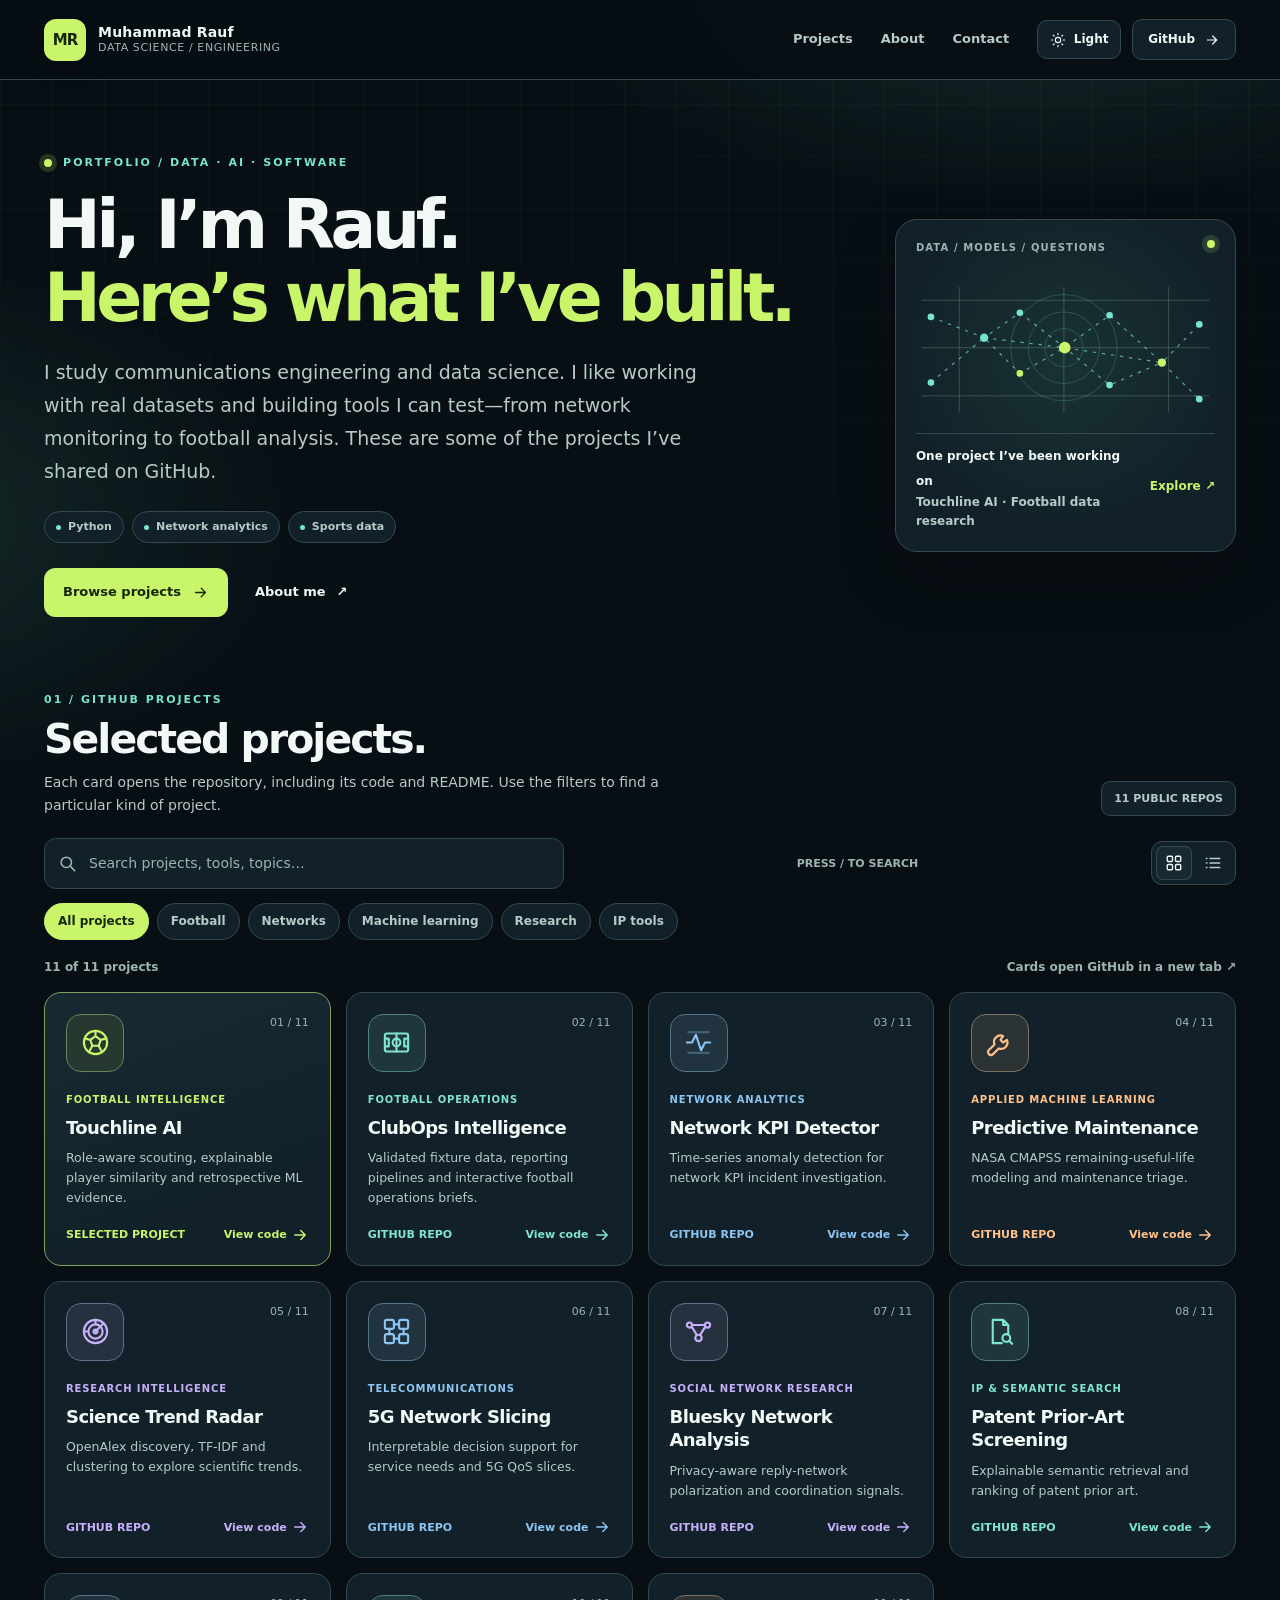
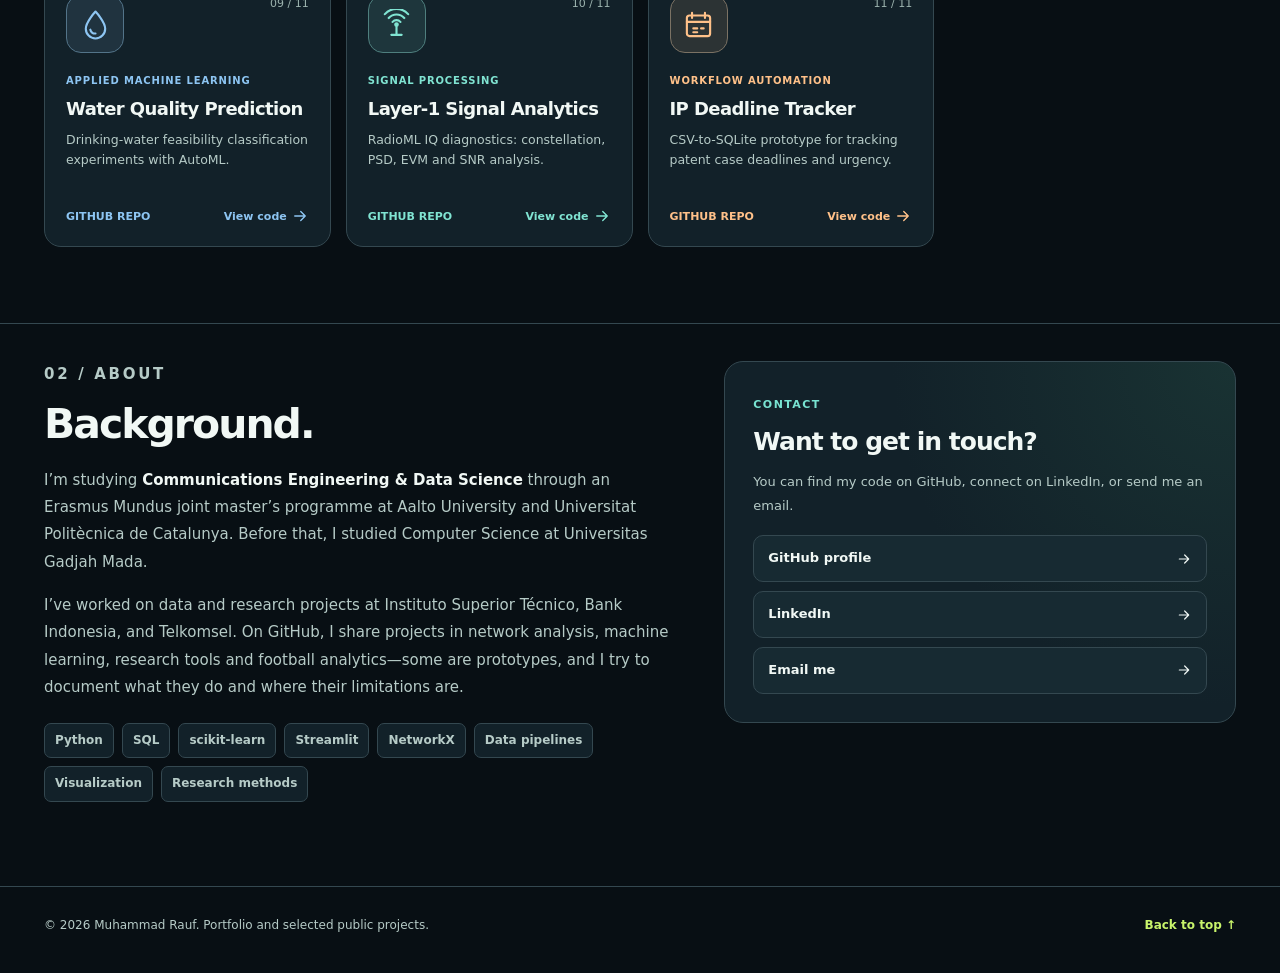
==== commit 2af35cf0: "Keep gallery page consistent with revised personal website" ====
--- a/gallery.html
+++ b/gallery.html
@@ -5,11 +5,11 @@
   <meta name="viewport" content="width=device-width, initial-scale=1">
   <meta name="color-scheme" content="dark light">
   <meta name="theme-color" content="#080f14">
-  <meta name="description" content="Muhammad Rauf's portfolio: open-source data science, machine learning, football analytics, telecommunications and research intelligence projects. Explore 11 public GitHub repositories.">
+  <meta name="description" content="Muhammad Rauf is a data science and communications engineering student. Browse code and notes from his public projects in networks, football, and applied machine learning.">
   <meta property="og:type" content="website">
   <meta property="og:url" content="https://mrtrauf.github.io/">
   <meta property="og:title" content="Muhammad Rauf — Data Science &amp; AI Portfolio">
-  <meta property="og:description" content="Turning complex data into useful products. Explore public repositories spanning football intelligence, machine learning, networks and research.">
+  <meta property="og:description" content="Projects by Muhammad Rauf: data analysis, network monitoring, football research and practical Python tools.">
   <meta name="twitter:card" content="summary">
   <meta name="referrer" content="strict-origin-when-cross-origin">
   <link rel="canonical" href="https://mrtrauf.github.io/">
@@ -47,7 +47,7 @@
         <span class="identity-mark">MR</span><span class="identity-copy"><strong>Muhammad Rauf</strong><span>DATA SCIENCE / ENGINEERING</span></span>
       </a>
       <nav class="header-nav" aria-label="Primary navigation">
-        <a href="#projects">Work</a><a href="#approach">Approach</a><a href="#about">About</a>
+        <a href="#projects">Projects</a><a href="#about">About</a><a href="#contact">Contact</a>
       </nav>
       <div class="header-actions">
         <button id="theme-toggle" class="theme-button" type="button" aria-label="Switch to light theme" aria-pressed="false" title="Light theme"><svg aria-hidden="true"><use href="#icon-theme"></use></svg><span class="theme-label">Light</span></button>
@@ -59,14 +59,14 @@
     <section class="shell hero" id="top" aria-labelledby="hero-title">
       <div>
         <p class="eyebrow"><span class="pulse" aria-hidden="true"></span> PORTFOLIO / DATA · AI · SOFTWARE</p>
-        <h1 id="hero-title">From complex data<br>to <em>useful products.</em></h1>
-        <p class="hero-desc">Hi, I'm <strong>Muhammad Rauf</strong>. I build practical data and machine-learning tools—from football intelligence and network analytics to research workflows. Every project below links directly to its public GitHub repository.</p>
-        <div class="hero-meta" aria-label="Areas of work"><span>Data science</span><span>Machine learning</span><span>Applied engineering</span></div>
-        <div class="hero-actions"><a class="primary-link" href="#projects">Explore my work <svg width="17" height="17" aria-hidden="true"><use href="#icon-arrow"></use></svg></a><a class="secondary-link" href="#about">More about me <span aria-hidden="true">↗</span></a></div>
+        <h1 id="hero-title">Hi, I’m Rauf.<br><em>Here’s what I’ve built.</em></h1>
+        <p class="hero-desc">I study communications engineering and data science. I like working with real datasets and building tools I can test—from network monitoring to football analysis. These are some of the projects I’ve shared on GitHub.</p>
+        <div class="hero-meta" aria-label="Areas of work"><span>Python</span><span>Network analytics</span><span>Sports data</span></div>
+        <div class="hero-actions"><a class="primary-link" href="#projects">Browse projects <svg width="17" height="17" aria-hidden="true"><use href="#icon-arrow"></use></svg></a><a class="secondary-link" href="#about">About me <span aria-hidden="true">↗</span></a></div>
       </div>
       <aside class="hero-visual" aria-label="Conceptual data-flow illustration and featured project link">
         <div class="signal-panel">
-          <div class="panel-top"><span>INPUT → SIGNAL → INSIGHT</span><span class="live-dot" aria-hidden="true"></span></div>
+          <div class="panel-top"><span>DATA / MODELS / QUESTIONS</span><span class="live-dot" aria-hidden="true"></span></div>
           <svg class="signal-art" viewBox="0 0 360 170" xmlns="http://www.w3.org/2000/svg" aria-hidden="true">
   <circle class="ring" cx="178" cy="81" r="64"/><circle class="ring" cx="178" cy="81" r="43"/><circle class="ring" cx="178" cy="81" r="23"/>
   <path class="trace-soft" d="M7 139h346M7 81h346M7 24h346M52 8v151m126-151v151m126-151v151"/>
@@ -78,17 +78,17 @@
   <circle class="point-alt" cx="233" cy="42" r="4"/><circle class="point-alt" cx="233" cy="126" r="4"/><circle class="point" cx="296" cy="99" r="5"/>
   <circle class="point-alt" cx="341" cy="53" r="4"/><circle class="point-alt" cx="341" cy="143" r="4"/>
 </svg>
-          <div class="panel-bottom"><div><strong>Featured build</strong><p>Touchline AI · Football intelligence</p></div><a href="https://github.com/MRTRauf/touchline-ai" target="_blank" rel="noopener noreferrer">Explore ↗</a></div>
+          <div class="panel-bottom"><div><strong>One project I’ve been working on</strong><p>Touchline AI · Football data research</p></div><a href="https://github.com/MRTRauf/touchline-ai" target="_blank" rel="noopener noreferrer">Explore ↗</a></div>
         </div>
       </aside>
     </section>
 
     <section class="shell work" id="projects" aria-labelledby="projects-heading">
-      <div class="section-head"><div><p class="section-label">01 / PUBLIC WORK</p><h2 id="projects-heading">Explore the projects<span aria-hidden="true">.</span></h2><p>Every icon is a direct link to a real public repository. Filter by focus area or search for a topic.</p></div><span class="section-count">11 SELECTED REPOS</span></div>
+      <div class="section-head"><div><p class="section-label">01 / GITHUB PROJECTS</p><h2 id="projects-heading">Selected projects<span aria-hidden="true">.</span></h2><p>Each card opens the repository, including its code and README. Use the filters to find a particular kind of project.</p></div><span class="section-count">11 PUBLIC REPOS</span></div>
 
       <div class="work-toolbar">
         <div class="search-wrap"><svg aria-hidden="true"><use href="#icon-search"></use></svg><label class="sr-only" for="project-search">Search projects</label><input id="project-search" type="search" inputmode="search" placeholder="Search projects, tools, topics…" autocomplete="off"><button class="clear-search" id="clear-search" type="button" aria-label="Clear project search" hidden>×</button></div>
-        <span class="keyboard-hint">TIP: PRESS / TO SEARCH</span>
+        <span class="keyboard-hint">PRESS / TO SEARCH</span>
         <div class="view-switch" role="group" aria-label="Project layout">
           <button type="button" data-view-button="grid" aria-pressed="true" aria-label="Grid view" title="Grid view"><svg aria-hidden="true"><use href="#icon-grid"></use></svg></button>
           <button type="button" data-view-button="list" aria-pressed="false" aria-label="List view" title="List view"><svg aria-hidden="true"><use href="#icon-list"></use></svg></button>
@@ -102,110 +102,101 @@
         <button type="button" class="filter" data-category-filter="research" aria-pressed="false">Research</button>
         <button type="button" class="filter" data-category-filter="ip" aria-pressed="false">IP tools</button>
       </div>
-      <div class="result-line"><span id="result-status" role="status" aria-live="polite">11 of 11 projects</span><span>Select any card to open its GitHub repo ↗</span></div>
+      <div class="result-line"><span id="result-status" role="status" aria-live="polite">11 of 11 projects</span><span>Cards open GitHub in a new tab ↗</span></div>
       <div class="project-grid" id="project-grid" data-view="grid">
         <a class="project-card featured" href="https://github.com/MRTRauf/touchline-ai" target="_blank" rel="noopener noreferrer" data-tone="lime" data-category="football" data-search="Touchline AI FOOTBALL INTELLIGENCE Role-aware scouting, explainable player similarity and retrospective ML evidence. Python Streamlit machine learning rankings scouting" aria-label="Open Touchline AI GitHub repository in a new tab">
   <span class="card-top"><span class="card-icon"><svg aria-hidden="true"><use href="#icon-football"></use></svg></span><span class="card-no">01 / 11</span></span>
   <span class="card-type">FOOTBALL INTELLIGENCE</span>
   <strong class="card-title">Touchline AI</strong>
   <span class="card-desc">Role-aware scouting, explainable player similarity and retrospective ML evidence.</span>
-  <span class="card-end"><span>FEATURED PROJECT</span><span>View code <svg aria-hidden="true"><use href="#icon-arrow"></use></svg></span></span>
+  <span class="card-end"><span>SELECTED PROJECT</span><span>View code <svg aria-hidden="true"><use href="#icon-arrow"></use></svg></span></span>
 </a>
 <a class="project-card" href="https://github.com/MRTRauf/clubops-intelligence-public" target="_blank" rel="noopener noreferrer" data-tone="teal" data-category="football" data-search="ClubOps Intelligence FOOTBALL OPERATIONS Validated fixture data, reporting pipelines and interactive football operations briefs. Python Excel reporting analytics dashboard" aria-label="Open ClubOps Intelligence GitHub repository in a new tab">
   <span class="card-top"><span class="card-icon"><svg aria-hidden="true"><use href="#icon-pitch"></use></svg></span><span class="card-no">02 / 11</span></span>
   <span class="card-type">FOOTBALL OPERATIONS</span>
   <strong class="card-title">ClubOps Intelligence</strong>
   <span class="card-desc">Validated fixture data, reporting pipelines and interactive football operations briefs.</span>
-  <span class="card-end"><span>PUBLIC REPOSITORY</span><span>View code <svg aria-hidden="true"><use href="#icon-arrow"></use></svg></span></span>
+  <span class="card-end"><span>GITHUB REPO</span><span>View code <svg aria-hidden="true"><use href="#icon-arrow"></use></svg></span></span>
 </a>
 <a class="project-card" href="https://github.com/MRTRauf/network-kpi-anomaly-detector" target="_blank" rel="noopener noreferrer" data-tone="blue" data-category="networks" data-search="Network KPI Detector NETWORK ANALYTICS Time-series anomaly detection for network KPI incident investigation. network anomaly detection time-series ML" aria-label="Open Network KPI Detector GitHub repository in a new tab">
   <span class="card-top"><span class="card-icon"><svg aria-hidden="true"><use href="#icon-activity"></use></svg></span><span class="card-no">03 / 11</span></span>
   <span class="card-type">NETWORK ANALYTICS</span>
   <strong class="card-title">Network KPI Detector</strong>
   <span class="card-desc">Time-series anomaly detection for network KPI incident investigation.</span>
-  <span class="card-end"><span>PUBLIC REPOSITORY</span><span>View code <svg aria-hidden="true"><use href="#icon-arrow"></use></svg></span></span>
+  <span class="card-end"><span>GITHUB REPO</span><span>View code <svg aria-hidden="true"><use href="#icon-arrow"></use></svg></span></span>
 </a>
 <a class="project-card" href="https://github.com/MRTRauf/predictive-maintenance-rul" target="_blank" rel="noopener noreferrer" data-tone="amber" data-category="ml" data-search="Predictive Maintenance APPLIED MACHINE LEARNING NASA CMAPSS remaining-useful-life modeling and maintenance triage. RUL NASA forecasting predictive maintenance Streamlit" aria-label="Open Predictive Maintenance GitHub repository in a new tab">
   <span class="card-top"><span class="card-icon"><svg aria-hidden="true"><use href="#icon-maintenance"></use></svg></span><span class="card-no">04 / 11</span></span>
   <span class="card-type">APPLIED MACHINE LEARNING</span>
   <strong class="card-title">Predictive Maintenance</strong>
   <span class="card-desc">NASA CMAPSS remaining-useful-life modeling and maintenance triage.</span>
-  <span class="card-end"><span>PUBLIC REPOSITORY</span><span>View code <svg aria-hidden="true"><use href="#icon-arrow"></use></svg></span></span>
+  <span class="card-end"><span>GITHUB REPO</span><span>View code <svg aria-hidden="true"><use href="#icon-arrow"></use></svg></span></span>
 </a>
 <a class="project-card" href="https://github.com/MRTRauf/science-trend-radar" target="_blank" rel="noopener noreferrer" data-tone="violet" data-category="research" data-search="Science Trend Radar RESEARCH INTELLIGENCE OpenAlex discovery, TF-IDF and clustering to explore scientific trends. NLP TF-IDF KMeans OpenAlex science clustering" aria-label="Open Science Trend Radar GitHub repository in a new tab">
   <span class="card-top"><span class="card-icon"><svg aria-hidden="true"><use href="#icon-radar"></use></svg></span><span class="card-no">05 / 11</span></span>
   <span class="card-type">RESEARCH INTELLIGENCE</span>
   <strong class="card-title">Science Trend Radar</strong>
   <span class="card-desc">OpenAlex discovery, TF-IDF and clustering to explore scientific trends.</span>
-  <span class="card-end"><span>PUBLIC REPOSITORY</span><span>View code <svg aria-hidden="true"><use href="#icon-arrow"></use></svg></span></span>
+  <span class="card-end"><span>GITHUB REPO</span><span>View code <svg aria-hidden="true"><use href="#icon-arrow"></use></svg></span></span>
 </a>
 <a class="project-card" href="https://github.com/MRTRauf/network-slicing-decision-support-tool" target="_blank" rel="noopener noreferrer" data-tone="blue" data-category="networks" data-search="5G Network Slicing TELECOMMUNICATIONS Interpretable decision support for service needs and 5G QoS slices. 5G network QoS slicing decision support" aria-label="Open 5G Network Slicing GitHub repository in a new tab">
   <span class="card-top"><span class="card-icon"><svg aria-hidden="true"><use href="#icon-slicing"></use></svg></span><span class="card-no">06 / 11</span></span>
   <span class="card-type">TELECOMMUNICATIONS</span>
   <strong class="card-title">5G Network Slicing</strong>
   <span class="card-desc">Interpretable decision support for service needs and 5G QoS slices.</span>
-  <span class="card-end"><span>PUBLIC REPOSITORY</span><span>View code <svg aria-hidden="true"><use href="#icon-arrow"></use></svg></span></span>
+  <span class="card-end"><span>GITHUB REPO</span><span>View code <svg aria-hidden="true"><use href="#icon-arrow"></use></svg></span></span>
 </a>
 <a class="project-card" href="https://github.com/MRTRauf/bluesky-polarization-coordination" target="_blank" rel="noopener noreferrer" data-tone="violet" data-category="research" data-search="Bluesky Network Analysis SOCIAL NETWORK RESEARCH Privacy-aware reply-network polarization and coordination signals. Bluesky Jetstream graph polarization network" aria-label="Open Bluesky Network Analysis GitHub repository in a new tab">
   <span class="card-top"><span class="card-icon"><svg aria-hidden="true"><use href="#icon-social"></use></svg></span><span class="card-no">07 / 11</span></span>
   <span class="card-type">SOCIAL NETWORK RESEARCH</span>
   <strong class="card-title">Bluesky Network Analysis</strong>
   <span class="card-desc">Privacy-aware reply-network polarization and coordination signals.</span>
-  <span class="card-end"><span>PUBLIC REPOSITORY</span><span>View code <svg aria-hidden="true"><use href="#icon-arrow"></use></svg></span></span>
+  <span class="card-end"><span>GITHUB REPO</span><span>View code <svg aria-hidden="true"><use href="#icon-arrow"></use></svg></span></span>
 </a>
 <a class="project-card" href="https://github.com/MRTRauf/patent_prior_screening" target="_blank" rel="noopener noreferrer" data-tone="teal" data-category="ip" data-search="Patent Prior-Art Screening IP &amp; SEMANTIC SEARCH Explainable semantic retrieval and ranking of patent prior art. patent Lens semantic search NLP retrieval" aria-label="Open Patent Prior-Art Screening GitHub repository in a new tab">
   <span class="card-top"><span class="card-icon"><svg aria-hidden="true"><use href="#icon-patent"></use></svg></span><span class="card-no">08 / 11</span></span>
   <span class="card-type">IP &amp; SEMANTIC SEARCH</span>
   <strong class="card-title">Patent Prior-Art Screening</strong>
   <span class="card-desc">Explainable semantic retrieval and ranking of patent prior art.</span>
-  <span class="card-end"><span>PUBLIC REPOSITORY</span><span>View code <svg aria-hidden="true"><use href="#icon-arrow"></use></svg></span></span>
+  <span class="card-end"><span>GITHUB REPO</span><span>View code <svg aria-hidden="true"><use href="#icon-arrow"></use></svg></span></span>
 </a>
 <a class="project-card" href="https://github.com/MRTRauf/drinking-water-quality-prediction" target="_blank" rel="noopener noreferrer" data-tone="blue" data-category="ml" data-search="Water Quality Prediction APPLIED MACHINE LEARNING Drinking-water feasibility classification experiments with AutoML. PyCaret XGBoost classification water ML" aria-label="Open Water Quality Prediction GitHub repository in a new tab">
   <span class="card-top"><span class="card-icon"><svg aria-hidden="true"><use href="#icon-droplet"></use></svg></span><span class="card-no">09 / 11</span></span>
   <span class="card-type">APPLIED MACHINE LEARNING</span>
   <strong class="card-title">Water Quality Prediction</strong>
   <span class="card-desc">Drinking-water feasibility classification experiments with AutoML.</span>
-  <span class="card-end"><span>PUBLIC REPOSITORY</span><span>View code <svg aria-hidden="true"><use href="#icon-arrow"></use></svg></span></span>
+  <span class="card-end"><span>GITHUB REPO</span><span>View code <svg aria-hidden="true"><use href="#icon-arrow"></use></svg></span></span>
 </a>
 <a class="project-card" href="https://github.com/MRTRauf/l1-ml-signal-analytics" target="_blank" rel="noopener noreferrer" data-tone="teal" data-category="networks" data-search="Layer-1 Signal Analytics SIGNAL PROCESSING RadioML IQ diagnostics: constellation, PSD, EVM and SNR analysis. RadioML IQ radio signal EVM PSD SNR ML" aria-label="Open Layer-1 Signal Analytics GitHub repository in a new tab">
   <span class="card-top"><span class="card-icon"><svg aria-hidden="true"><use href="#icon-signal"></use></svg></span><span class="card-no">10 / 11</span></span>
   <span class="card-type">SIGNAL PROCESSING</span>
   <strong class="card-title">Layer-1 Signal Analytics</strong>
   <span class="card-desc">RadioML IQ diagnostics: constellation, PSD, EVM and SNR analysis.</span>
-  <span class="card-end"><span>PUBLIC REPOSITORY</span><span>View code <svg aria-hidden="true"><use href="#icon-arrow"></use></svg></span></span>
+  <span class="card-end"><span>GITHUB REPO</span><span>View code <svg aria-hidden="true"><use href="#icon-arrow"></use></svg></span></span>
 </a>
 <a class="project-card" href="https://github.com/MRTRauf/ip_deadline_tracker" target="_blank" rel="noopener noreferrer" data-tone="amber" data-category="ip" data-search="IP Deadline Tracker WORKFLOW AUTOMATION CSV-to-SQLite prototype for tracking patent case deadlines and urgency. patent IP Streamlit Python SQLite deadline" aria-label="Open IP Deadline Tracker GitHub repository in a new tab">
   <span class="card-top"><span class="card-icon"><svg aria-hidden="true"><use href="#icon-calendar"></use></svg></span><span class="card-no">11 / 11</span></span>
   <span class="card-type">WORKFLOW AUTOMATION</span>
   <strong class="card-title">IP Deadline Tracker</strong>
   <span class="card-desc">CSV-to-SQLite prototype for tracking patent case deadlines and urgency.</span>
-  <span class="card-end"><span>PUBLIC REPOSITORY</span><span>View code <svg aria-hidden="true"><use href="#icon-arrow"></use></svg></span></span>
+  <span class="card-end"><span>GITHUB REPO</span><span>View code <svg aria-hidden="true"><use href="#icon-arrow"></use></svg></span></span>
 </a>
       </div>
       <div class="empty-state" id="empty-state" hidden><h3>No matching projects</h3><p>Try another topic or clear the selected category.</p><button type="button" id="reset-projects">Show all projects</button></div>
     </section>
 
-    <section class="principles" id="approach" aria-labelledby="approach-heading"><div class="shell">
-      <p class="section-label">02 / HOW I WORK</p><h2 id="approach-heading">Built to be useful, not just impressive.</h2>
-      <div class="principles-grid">
-        <article class="principle"><span class="principle-num">01 / UNDERSTAND</span><h3>Start with the real question</h3><p>Define the decision, users and context before reaching for models or visualizations.</p></article>
-        <article class="principle"><span class="principle-num">02 / VERIFY</span><h3>Make evidence inspectable</h3><p>Use reproducible methods, clear assumptions and data-quality checks instead of opaque claims.</p></article>
-        <article class="principle"><span class="principle-num">03 / DELIVER</span><h3>Ship usable workflows</h3><p>Turn the analysis into tools that people can navigate, test and interrogate.</p></article>
-      </div>
-    </div></section>
-
     <section class="about" id="about" aria-labelledby="about-heading"><div class="shell about-grid">
       <div>
-        <p class="section-label">03 / THE PERSON BEHIND THE CODE</p>
-        <h2 id="about-heading">A little about me.</h2>
-        <p>I'm <strong>Muhammad Rauf</strong>, pursuing a joint master's in <strong>Communications Engineering &amp; Data Science</strong> through the Erasmus Mundus programme, with a background in Computer Science.</p>
-        <p>I enjoy problems where data meets real operations: network performance, forecasting, information retrieval, football scouting and interactive decision-support tools.</p>
+        <p class="section-label">02 / ABOUT</p>
+        <h2 id="about-heading">Background.</h2>
+        <p>I’m studying <strong>Communications Engineering &amp; Data Science</strong> through an Erasmus Mundus joint master’s programme at Aalto University and Universitat Politècnica de Catalunya. Before that, I studied Computer Science at Universitas Gadjah Mada.</p>
+        <p>I’ve worked on data and research projects at Instituto Superior Técnico, Bank Indonesia, and Telkomsel. On GitHub, I share projects in network analysis, machine learning, research tools and football analytics—some are prototypes, and I try to document what they do and where their limitations are.</p>
         <div class="tech-pills" aria-label="Tools and interests"><span>Python</span><span>SQL</span><span>scikit-learn</span><span>Streamlit</span><span>NetworkX</span><span>Data pipelines</span><span>Visualization</span><span>Research methods</span></div>
       </div>
-      <aside class="connect-card" aria-labelledby="connect-heading">
-        <span class="connect-eyebrow">CONNECT / COLLABORATE</span>
-        <h3 id="connect-heading">Let's build something meaningful.</h3>
-        <p>Explore the source, learn more about my background or get in touch directly.</p>
+      <aside id="contact" class="connect-card" aria-labelledby="connect-heading">
+        <span class="connect-eyebrow">CONTACT</span>
+        <h3 id="connect-heading">Want to get in touch?</h3>
+        <p>You can find my code on GitHub, connect on LinkedIn, or send me an email.</p>
         <div class="connect-links">
           <a href="https://github.com/MRTRauf" target="_blank" rel="noopener noreferrer">GitHub profile <svg aria-hidden="true"><use href="#icon-arrow"></use></svg></a>
           <a href="https://www.linkedin.com/in/muhammadrauf" target="_blank" rel="noopener noreferrer">LinkedIn <svg aria-hidden="true"><use href="#icon-arrow"></use></svg></a>
@@ -214,6 +205,6 @@
       </aside>
     </div></section>
   </main>
-  <footer class="site-footer"><div class="shell footer-inner"><p>© <span id="year">2026</span> Muhammad Rauf. Independently built portfolio. No tracking scripts.</p><a href="#top">Back to top ↑</a></div></footer>
+  <footer class="site-footer"><div class="shell footer-inner"><p>© <span id="year">2026</span> Muhammad Rauf. Portfolio and selected public projects.</p><a href="#top">Back to top ↑</a></div></footer>
 </body>
 </html>
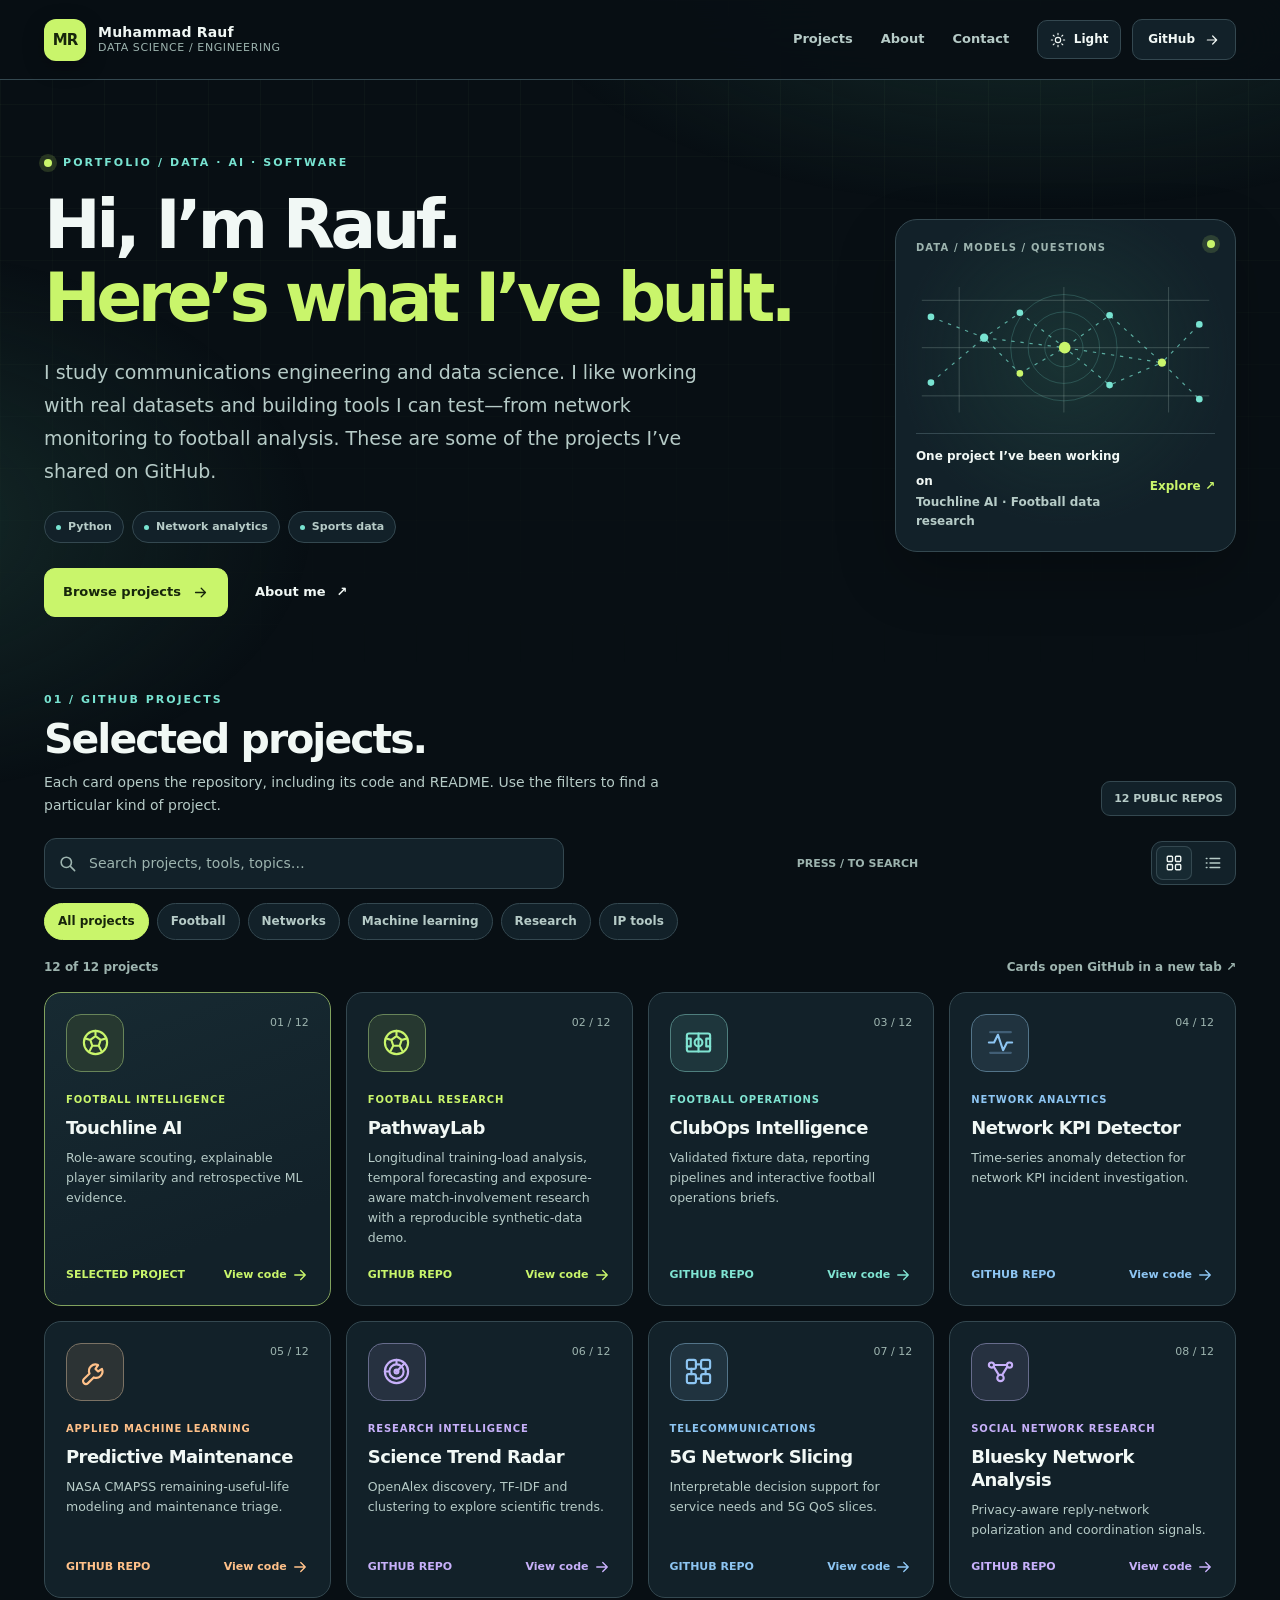
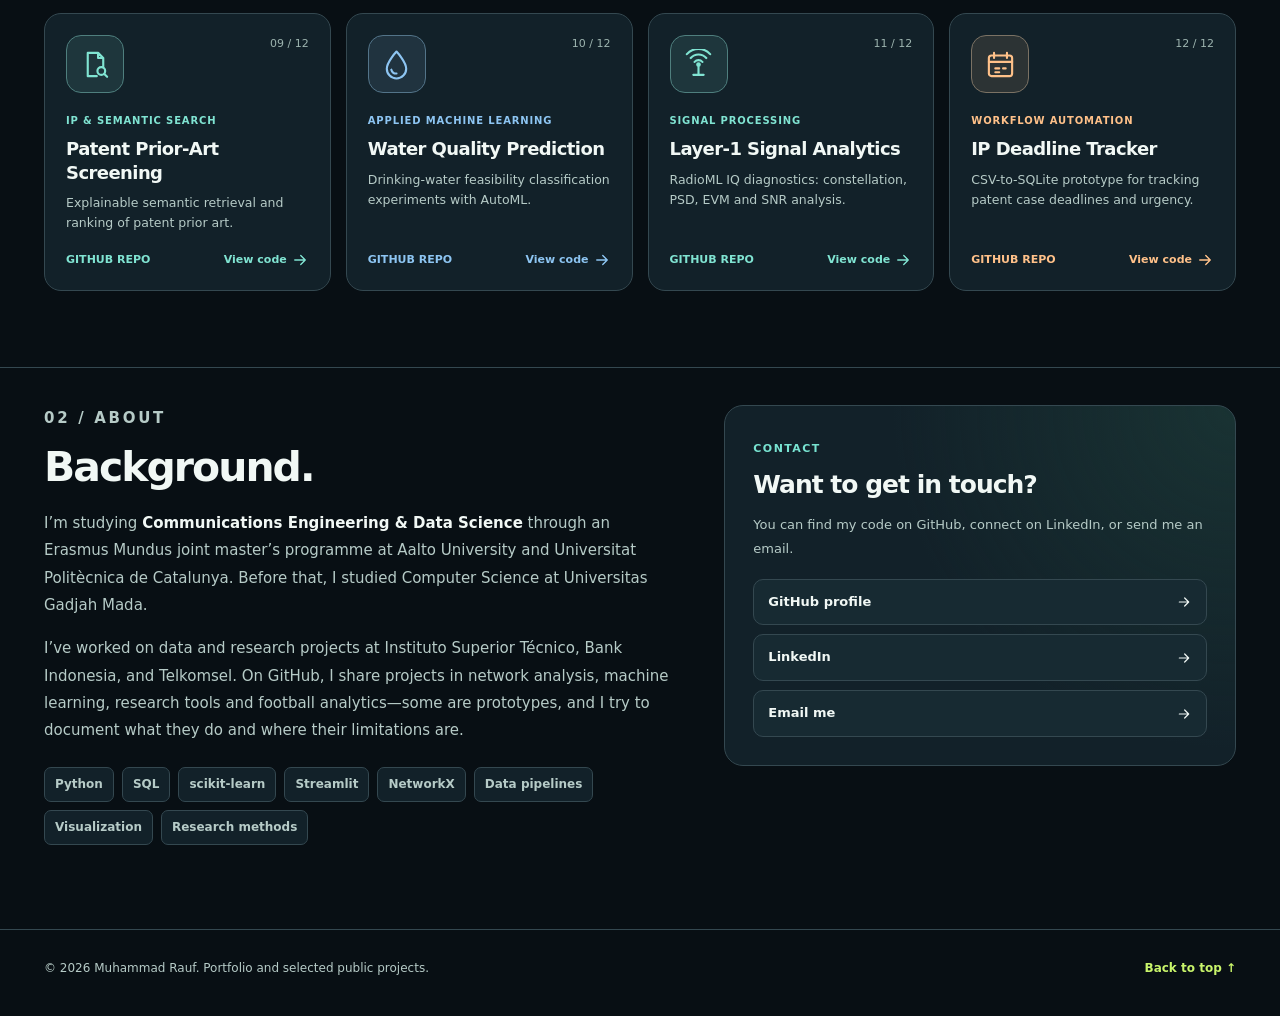
==== commit 0cc9c419: "Add PathwayLab portfolio card" ====
--- a/gallery.html
+++ b/gallery.html
@@ -84,7 +84,7 @@
     </section>
 
     <section class="shell work" id="projects" aria-labelledby="projects-heading">
-      <div class="section-head"><div><p class="section-label">01 / GITHUB PROJECTS</p><h2 id="projects-heading">Selected projects<span aria-hidden="true">.</span></h2><p>Each card opens the repository, including its code and README. Use the filters to find a particular kind of project.</p></div><span class="section-count">11 PUBLIC REPOS</span></div>
+      <div class="section-head"><div><p class="section-label">01 / GITHUB PROJECTS</p><h2 id="projects-heading">Selected projects<span aria-hidden="true">.</span></h2><p>Each card opens the repository, including its code and README. Use the filters to find a particular kind of project.</p></div><span class="section-count">12 PUBLIC REPOS</span></div>
 
       <div class="work-toolbar">
         <div class="search-wrap"><svg aria-hidden="true"><use href="#icon-search"></use></svg><label class="sr-only" for="project-search">Search projects</label><input id="project-search" type="search" inputmode="search" placeholder="Search projects, tools, topics…" autocomplete="off"><button class="clear-search" id="clear-search" type="button" aria-label="Clear project search" hidden>×</button></div>
@@ -102,80 +102,87 @@
         <button type="button" class="filter" data-category-filter="research" aria-pressed="false">Research</button>
         <button type="button" class="filter" data-category-filter="ip" aria-pressed="false">IP tools</button>
       </div>
-      <div class="result-line"><span id="result-status" role="status" aria-live="polite">11 of 11 projects</span><span>Cards open GitHub in a new tab ↗</span></div>
+      <div class="result-line"><span id="result-status" role="status" aria-live="polite">12 of 12 projects</span><span>Cards open GitHub in a new tab ↗</span></div>
       <div class="project-grid" id="project-grid" data-view="grid">
         <a class="project-card featured" href="https://github.com/MRTRauf/touchline-ai" target="_blank" rel="noopener noreferrer" data-tone="lime" data-category="football" data-search="Touchline AI FOOTBALL INTELLIGENCE Role-aware scouting, explainable player similarity and retrospective ML evidence. Python Streamlit machine learning rankings scouting" aria-label="Open Touchline AI GitHub repository in a new tab">
-  <span class="card-top"><span class="card-icon"><svg aria-hidden="true"><use href="#icon-football"></use></svg></span><span class="card-no">01 / 11</span></span>
+  <span class="card-top"><span class="card-icon"><svg aria-hidden="true"><use href="#icon-football"></use></svg></span><span class="card-no">01 / 12</span></span>
   <span class="card-type">FOOTBALL INTELLIGENCE</span>
   <strong class="card-title">Touchline AI</strong>
   <span class="card-desc">Role-aware scouting, explainable player similarity and retrospective ML evidence.</span>
   <span class="card-end"><span>SELECTED PROJECT</span><span>View code <svg aria-hidden="true"><use href="#icon-arrow"></use></svg></span></span>
 </a>
+<a class="project-card" href="https://github.com/MRTRauf/pathwaylab" target="_blank" rel="noopener noreferrer" data-tone="lime" data-category="football" data-search="PathwayLab FOOTBALL RESEARCH Longitudinal training-load analysis, temporal forecasting and exposure-aware match-involvement research with a reproducible synthetic-data demo. Python Streamlit football analytics machine learning time series synthetic data" aria-label="Open PathwayLab GitHub repository in a new tab">
+  <span class="card-top"><span class="card-icon"><svg aria-hidden="true"><use href="#icon-football"></use></svg></span><span class="card-no">02 / 12</span></span>
+  <span class="card-type">FOOTBALL RESEARCH</span>
+  <strong class="card-title">PathwayLab</strong>
+  <span class="card-desc">Longitudinal training-load analysis, temporal forecasting and exposure-aware match-involvement research with a reproducible synthetic-data demo.</span>
+  <span class="card-end"><span>GITHUB REPO</span><span>View code <svg aria-hidden="true"><use href="#icon-arrow"></use></svg></span></span>
+</a>
 <a class="project-card" href="https://github.com/MRTRauf/clubops-intelligence-public" target="_blank" rel="noopener noreferrer" data-tone="teal" data-category="football" data-search="ClubOps Intelligence FOOTBALL OPERATIONS Validated fixture data, reporting pipelines and interactive football operations briefs. Python Excel reporting analytics dashboard" aria-label="Open ClubOps Intelligence GitHub repository in a new tab">
-  <span class="card-top"><span class="card-icon"><svg aria-hidden="true"><use href="#icon-pitch"></use></svg></span><span class="card-no">02 / 11</span></span>
+  <span class="card-top"><span class="card-icon"><svg aria-hidden="true"><use href="#icon-pitch"></use></svg></span><span class="card-no">03 / 12</span></span>
   <span class="card-type">FOOTBALL OPERATIONS</span>
   <strong class="card-title">ClubOps Intelligence</strong>
   <span class="card-desc">Validated fixture data, reporting pipelines and interactive football operations briefs.</span>
   <span class="card-end"><span>GITHUB REPO</span><span>View code <svg aria-hidden="true"><use href="#icon-arrow"></use></svg></span></span>
 </a>
 <a class="project-card" href="https://github.com/MRTRauf/network-kpi-anomaly-detector" target="_blank" rel="noopener noreferrer" data-tone="blue" data-category="networks" data-search="Network KPI Detector NETWORK ANALYTICS Time-series anomaly detection for network KPI incident investigation. network anomaly detection time-series ML" aria-label="Open Network KPI Detector GitHub repository in a new tab">
-  <span class="card-top"><span class="card-icon"><svg aria-hidden="true"><use href="#icon-activity"></use></svg></span><span class="card-no">03 / 11</span></span>
+  <span class="card-top"><span class="card-icon"><svg aria-hidden="true"><use href="#icon-activity"></use></svg></span><span class="card-no">04 / 12</span></span>
   <span class="card-type">NETWORK ANALYTICS</span>
   <strong class="card-title">Network KPI Detector</strong>
   <span class="card-desc">Time-series anomaly detection for network KPI incident investigation.</span>
   <span class="card-end"><span>GITHUB REPO</span><span>View code <svg aria-hidden="true"><use href="#icon-arrow"></use></svg></span></span>
 </a>
 <a class="project-card" href="https://github.com/MRTRauf/predictive-maintenance-rul" target="_blank" rel="noopener noreferrer" data-tone="amber" data-category="ml" data-search="Predictive Maintenance APPLIED MACHINE LEARNING NASA CMAPSS remaining-useful-life modeling and maintenance triage. RUL NASA forecasting predictive maintenance Streamlit" aria-label="Open Predictive Maintenance GitHub repository in a new tab">
-  <span class="card-top"><span class="card-icon"><svg aria-hidden="true"><use href="#icon-maintenance"></use></svg></span><span class="card-no">04 / 11</span></span>
+  <span class="card-top"><span class="card-icon"><svg aria-hidden="true"><use href="#icon-maintenance"></use></svg></span><span class="card-no">05 / 12</span></span>
   <span class="card-type">APPLIED MACHINE LEARNING</span>
   <strong class="card-title">Predictive Maintenance</strong>
   <span class="card-desc">NASA CMAPSS remaining-useful-life modeling and maintenance triage.</span>
   <span class="card-end"><span>GITHUB REPO</span><span>View code <svg aria-hidden="true"><use href="#icon-arrow"></use></svg></span></span>
 </a>
 <a class="project-card" href="https://github.com/MRTRauf/science-trend-radar" target="_blank" rel="noopener noreferrer" data-tone="violet" data-category="research" data-search="Science Trend Radar RESEARCH INTELLIGENCE OpenAlex discovery, TF-IDF and clustering to explore scientific trends. NLP TF-IDF KMeans OpenAlex science clustering" aria-label="Open Science Trend Radar GitHub repository in a new tab">
-  <span class="card-top"><span class="card-icon"><svg aria-hidden="true"><use href="#icon-radar"></use></svg></span><span class="card-no">05 / 11</span></span>
+  <span class="card-top"><span class="card-icon"><svg aria-hidden="true"><use href="#icon-radar"></use></svg></span><span class="card-no">06 / 12</span></span>
   <span class="card-type">RESEARCH INTELLIGENCE</span>
   <strong class="card-title">Science Trend Radar</strong>
   <span class="card-desc">OpenAlex discovery, TF-IDF and clustering to explore scientific trends.</span>
   <span class="card-end"><span>GITHUB REPO</span><span>View code <svg aria-hidden="true"><use href="#icon-arrow"></use></svg></span></span>
 </a>
 <a class="project-card" href="https://github.com/MRTRauf/network-slicing-decision-support-tool" target="_blank" rel="noopener noreferrer" data-tone="blue" data-category="networks" data-search="5G Network Slicing TELECOMMUNICATIONS Interpretable decision support for service needs and 5G QoS slices. 5G network QoS slicing decision support" aria-label="Open 5G Network Slicing GitHub repository in a new tab">
-  <span class="card-top"><span class="card-icon"><svg aria-hidden="true"><use href="#icon-slicing"></use></svg></span><span class="card-no">06 / 11</span></span>
+  <span class="card-top"><span class="card-icon"><svg aria-hidden="true"><use href="#icon-slicing"></use></svg></span><span class="card-no">07 / 12</span></span>
   <span class="card-type">TELECOMMUNICATIONS</span>
   <strong class="card-title">5G Network Slicing</strong>
   <span class="card-desc">Interpretable decision support for service needs and 5G QoS slices.</span>
   <span class="card-end"><span>GITHUB REPO</span><span>View code <svg aria-hidden="true"><use href="#icon-arrow"></use></svg></span></span>
 </a>
 <a class="project-card" href="https://github.com/MRTRauf/bluesky-polarization-coordination" target="_blank" rel="noopener noreferrer" data-tone="violet" data-category="research" data-search="Bluesky Network Analysis SOCIAL NETWORK RESEARCH Privacy-aware reply-network polarization and coordination signals. Bluesky Jetstream graph polarization network" aria-label="Open Bluesky Network Analysis GitHub repository in a new tab">
-  <span class="card-top"><span class="card-icon"><svg aria-hidden="true"><use href="#icon-social"></use></svg></span><span class="card-no">07 / 11</span></span>
+  <span class="card-top"><span class="card-icon"><svg aria-hidden="true"><use href="#icon-social"></use></svg></span><span class="card-no">08 / 12</span></span>
   <span class="card-type">SOCIAL NETWORK RESEARCH</span>
   <strong class="card-title">Bluesky Network Analysis</strong>
   <span class="card-desc">Privacy-aware reply-network polarization and coordination signals.</span>
   <span class="card-end"><span>GITHUB REPO</span><span>View code <svg aria-hidden="true"><use href="#icon-arrow"></use></svg></span></span>
 </a>
 <a class="project-card" href="https://github.com/MRTRauf/patent_prior_screening" target="_blank" rel="noopener noreferrer" data-tone="teal" data-category="ip" data-search="Patent Prior-Art Screening IP &amp; SEMANTIC SEARCH Explainable semantic retrieval and ranking of patent prior art. patent Lens semantic search NLP retrieval" aria-label="Open Patent Prior-Art Screening GitHub repository in a new tab">
-  <span class="card-top"><span class="card-icon"><svg aria-hidden="true"><use href="#icon-patent"></use></svg></span><span class="card-no">08 / 11</span></span>
+  <span class="card-top"><span class="card-icon"><svg aria-hidden="true"><use href="#icon-patent"></use></svg></span><span class="card-no">09 / 12</span></span>
   <span class="card-type">IP &amp; SEMANTIC SEARCH</span>
   <strong class="card-title">Patent Prior-Art Screening</strong>
   <span class="card-desc">Explainable semantic retrieval and ranking of patent prior art.</span>
   <span class="card-end"><span>GITHUB REPO</span><span>View code <svg aria-hidden="true"><use href="#icon-arrow"></use></svg></span></span>
 </a>
 <a class="project-card" href="https://github.com/MRTRauf/drinking-water-quality-prediction" target="_blank" rel="noopener noreferrer" data-tone="blue" data-category="ml" data-search="Water Quality Prediction APPLIED MACHINE LEARNING Drinking-water feasibility classification experiments with AutoML. PyCaret XGBoost classification water ML" aria-label="Open Water Quality Prediction GitHub repository in a new tab">
-  <span class="card-top"><span class="card-icon"><svg aria-hidden="true"><use href="#icon-droplet"></use></svg></span><span class="card-no">09 / 11</span></span>
+  <span class="card-top"><span class="card-icon"><svg aria-hidden="true"><use href="#icon-droplet"></use></svg></span><span class="card-no">10 / 12</span></span>
   <span class="card-type">APPLIED MACHINE LEARNING</span>
   <strong class="card-title">Water Quality Prediction</strong>
   <span class="card-desc">Drinking-water feasibility classification experiments with AutoML.</span>
   <span class="card-end"><span>GITHUB REPO</span><span>View code <svg aria-hidden="true"><use href="#icon-arrow"></use></svg></span></span>
 </a>
 <a class="project-card" href="https://github.com/MRTRauf/l1-ml-signal-analytics" target="_blank" rel="noopener noreferrer" data-tone="teal" data-category="networks" data-search="Layer-1 Signal Analytics SIGNAL PROCESSING RadioML IQ diagnostics: constellation, PSD, EVM and SNR analysis. RadioML IQ radio signal EVM PSD SNR ML" aria-label="Open Layer-1 Signal Analytics GitHub repository in a new tab">
-  <span class="card-top"><span class="card-icon"><svg aria-hidden="true"><use href="#icon-signal"></use></svg></span><span class="card-no">10 / 11</span></span>
+  <span class="card-top"><span class="card-icon"><svg aria-hidden="true"><use href="#icon-signal"></use></svg></span><span class="card-no">11 / 12</span></span>
   <span class="card-type">SIGNAL PROCESSING</span>
   <strong class="card-title">Layer-1 Signal Analytics</strong>
   <span class="card-desc">RadioML IQ diagnostics: constellation, PSD, EVM and SNR analysis.</span>
   <span class="card-end"><span>GITHUB REPO</span><span>View code <svg aria-hidden="true"><use href="#icon-arrow"></use></svg></span></span>
 </a>
 <a class="project-card" href="https://github.com/MRTRauf/ip_deadline_tracker" target="_blank" rel="noopener noreferrer" data-tone="amber" data-category="ip" data-search="IP Deadline Tracker WORKFLOW AUTOMATION CSV-to-SQLite prototype for tracking patent case deadlines and urgency. patent IP Streamlit Python SQLite deadline" aria-label="Open IP Deadline Tracker GitHub repository in a new tab">
-  <span class="card-top"><span class="card-icon"><svg aria-hidden="true"><use href="#icon-calendar"></use></svg></span><span class="card-no">11 / 11</span></span>
+  <span class="card-top"><span class="card-icon"><svg aria-hidden="true"><use href="#icon-calendar"></use></svg></span><span class="card-no">12 / 12</span></span>
   <span class="card-type">WORKFLOW AUTOMATION</span>
   <strong class="card-title">IP Deadline Tracker</strong>
   <span class="card-desc">CSV-to-SQLite prototype for tracking patent case deadlines and urgency.</span>
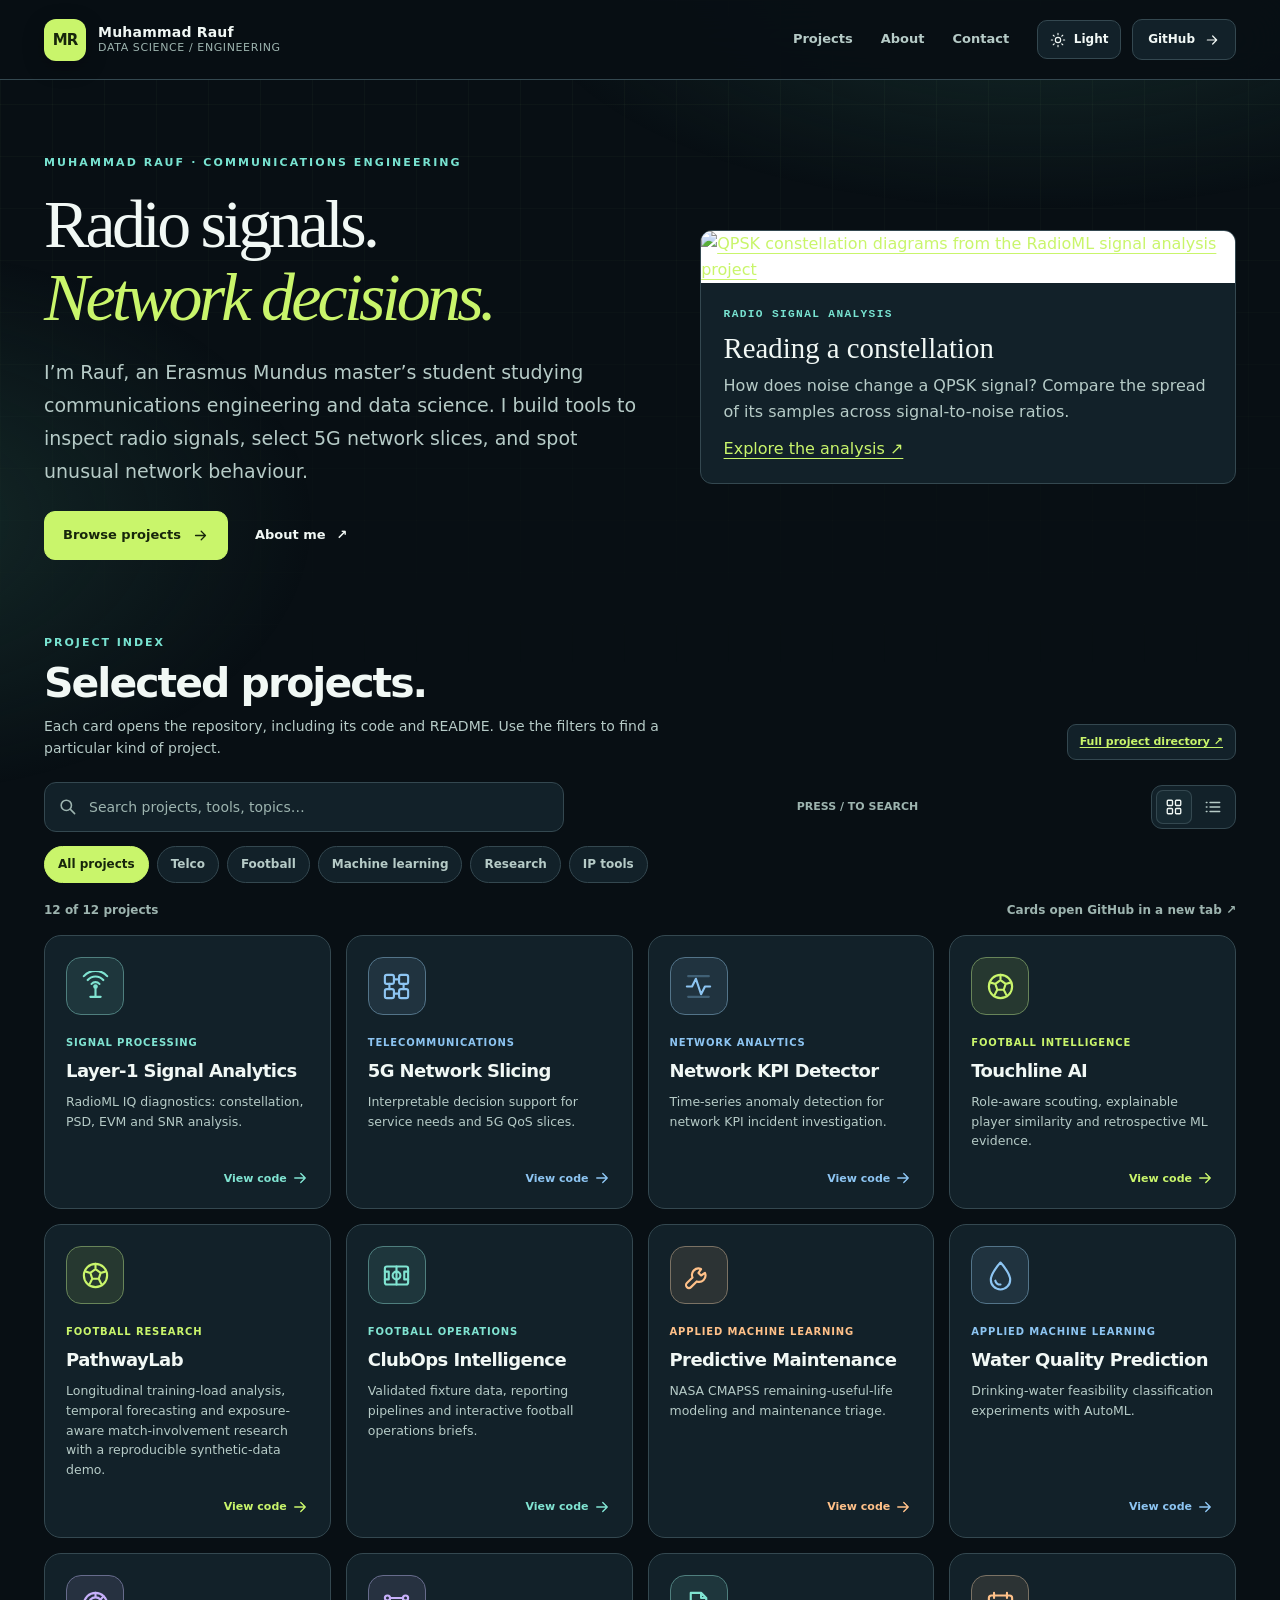
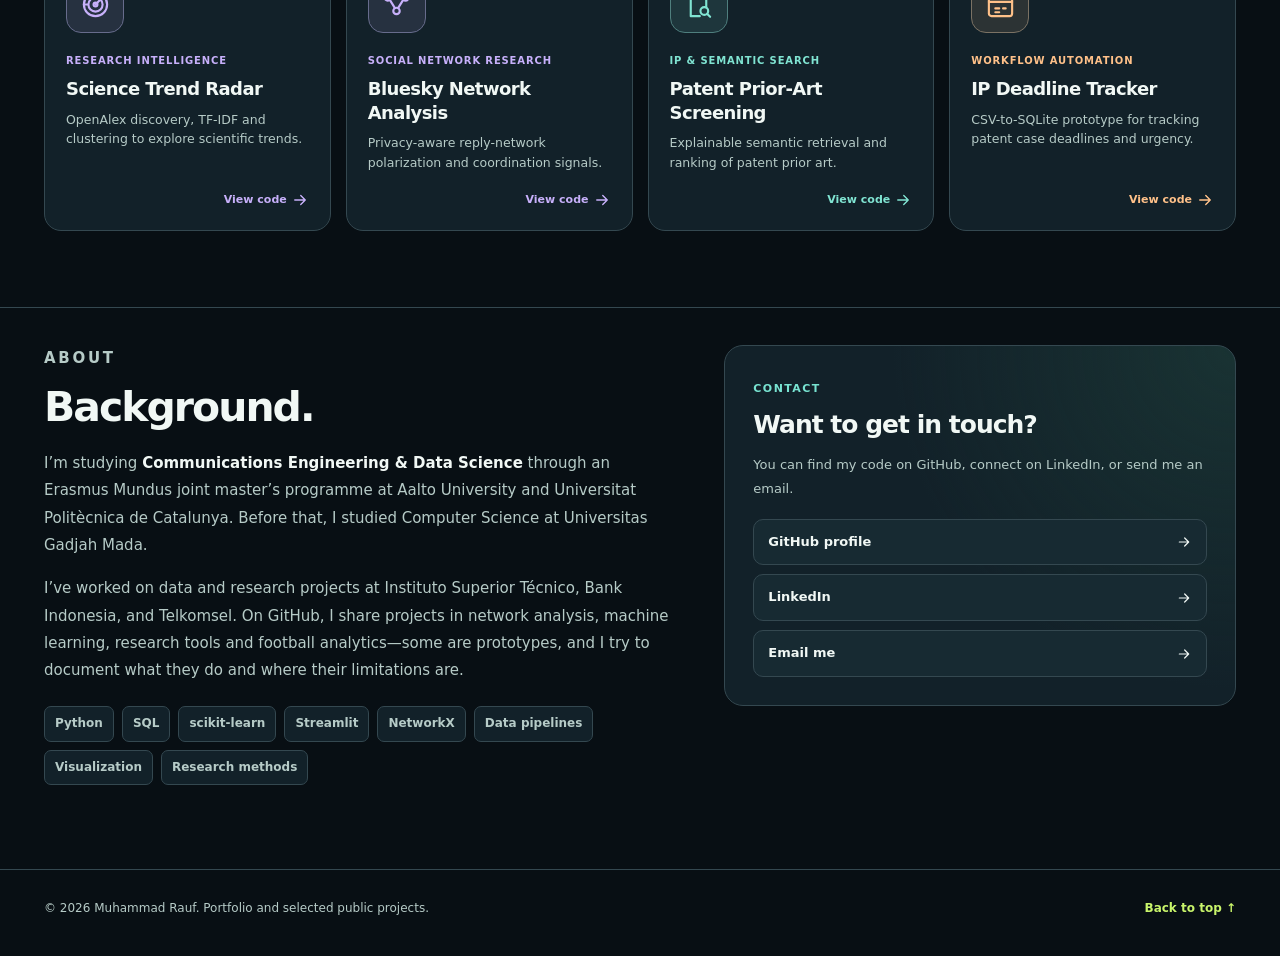
==== commit a6a703fe: "Feature radio signal analysis and prioritize telecommunications work" ====
--- a/gallery.html
+++ b/gallery.html
@@ -8,7 +8,7 @@
   <meta name="description" content="Muhammad Rauf is a data science and communications engineering student. Browse code and notes from his public projects in networks, football, and applied machine learning.">
   <meta property="og:type" content="website">
   <meta property="og:url" content="https://mrtrauf.github.io/">
-  <meta property="og:title" content="Muhammad Rauf — Data Science &amp; AI Portfolio">
+  <meta property="og:title" content="Muhammad Rauf — Communications Engineering &amp; Data Science">
   <meta property="og:description" content="Projects by Muhammad Rauf: data analysis, network monitoring, football research and practical Python tools.">
   <meta name="twitter:card" content="summary">
   <meta name="referrer" content="strict-origin-when-cross-origin">
@@ -17,7 +17,7 @@
   <link rel="stylesheet" href="style.css">
   <script src="site.js" defer></script>
   <script type="application/ld+json">{"@context":"https://schema.org","@type":"Person","name":"Muhammad Rauf","url":"https://mrtrauf.github.io/","sameAs":["https://github.com/MRTRauf","https://www.linkedin.com/in/muhammadrauf"],"knowsAbout":["Data Science","Machine Learning","Communications Engineering","Football Analytics","Network Analysis"]}</script>
-  <title>Muhammad Rauf — Data Science &amp; AI Portfolio</title>
+  <title>Muhammad Rauf — Communications Engineering &amp; Data Science</title>
 </head>
 <body>
   <a class="skip-link" href="#main">Skip to main content</a>
@@ -58,33 +58,17 @@
   <main id="main">
     <section class="shell hero" id="top" aria-labelledby="hero-title">
       <div>
-        <p class="eyebrow"><span class="pulse" aria-hidden="true"></span> PORTFOLIO / DATA · AI · SOFTWARE</p>
-        <h1 id="hero-title">Hi, I’m Rauf.<br><em>Here’s what I’ve built.</em></h1>
-        <p class="hero-desc">I study communications engineering and data science. I like working with real datasets and building tools I can test—from network monitoring to football analysis. These are some of the projects I’ve shared on GitHub.</p>
-        <div class="hero-meta" aria-label="Areas of work"><span>Python</span><span>Network analytics</span><span>Sports data</span></div>
+        <p class="eyebrow">MUHAMMAD RAUF · COMMUNICATIONS ENGINEERING</p>
+        <h1 id="hero-title">Radio signals.<br><em>Network decisions.</em></h1>
+        <p class="hero-desc">I’m Rauf, an Erasmus Mundus master’s student studying communications engineering and data science. I build tools to inspect radio signals, select 5G network slices, and spot unusual network behaviour.</p>
+        
         <div class="hero-actions"><a class="primary-link" href="#projects">Browse projects <svg width="17" height="17" aria-hidden="true"><use href="#icon-arrow"></use></svg></a><a class="secondary-link" href="#about">About me <span aria-hidden="true">↗</span></a></div>
       </div>
-      <aside class="hero-visual" aria-label="Conceptual data-flow illustration and featured project link">
-        <div class="signal-panel">
-          <div class="panel-top"><span>DATA / MODELS / QUESTIONS</span><span class="live-dot" aria-hidden="true"></span></div>
-          <svg class="signal-art" viewBox="0 0 360 170" xmlns="http://www.w3.org/2000/svg" aria-hidden="true">
-  <circle class="ring" cx="178" cy="81" r="64"/><circle class="ring" cx="178" cy="81" r="43"/><circle class="ring" cx="178" cy="81" r="23"/>
-  <path class="trace-soft" d="M7 139h346M7 81h346M7 24h346M52 8v151m126-151v151m126-151v151"/>
-  <path class="trace" d="M18 123 82 69 125 112 179 81 233 42 296 99 341 53"/>
-  <path class="trace" d="M18 44 82 69 125 39 179 81 233 126 296 99 341 143"/>
-  <path class="trace" d="M82 69 179 81 296 99"/>
-  <circle class="point-alt" cx="18" cy="123" r="4"/><circle class="point-alt" cx="18" cy="44" r="4"/><circle class="point-alt" cx="82" cy="69" r="5"/>
-  <circle class="point" cx="125" cy="112" r="4"/><circle class="point-alt" cx="125" cy="39" r="4"/><circle class="point" cx="179" cy="81" r="7"/>
-  <circle class="point-alt" cx="233" cy="42" r="4"/><circle class="point-alt" cx="233" cy="126" r="4"/><circle class="point" cx="296" cy="99" r="5"/>
-  <circle class="point-alt" cx="341" cy="53" r="4"/><circle class="point-alt" cx="341" cy="143" r="4"/>
-</svg>
-          <div class="panel-bottom"><div><strong>One project I’ve been working on</strong><p>Touchline AI · Football data research</p></div><a href="https://github.com/MRTRauf/touchline-ai" target="_blank" rel="noopener noreferrer">Explore ↗</a></div>
-        </div>
-      </aside>
+      <figure class="radio-figure"><a href="https://github.com/MRTRauf/l1-ml-signal-analytics"><img src="https://raw.githubusercontent.com/MRTRauf/l1-ml-signal-analytics/main/figures/constellation_sweep_qpsk.png" alt="QPSK constellation diagrams from the RadioML signal analysis project"></a><figcaption><small>RADIO SIGNAL ANALYSIS</small><h2>Reading a constellation</h2><p>How does noise change a QPSK signal? Compare the spread of its samples across signal-to-noise ratios.</p><a href="https://github.com/MRTRauf/l1-ml-signal-analytics">Explore the analysis ↗</a></figcaption></figure>
     </section>
 
     <section class="shell work" id="projects" aria-labelledby="projects-heading">
-      <div class="section-head"><div><p class="section-label">01 / GITHUB PROJECTS</p><h2 id="projects-heading">Selected projects<span aria-hidden="true">.</span></h2><p>Each card opens the repository, including its code and README. Use the filters to find a particular kind of project.</p></div><span class="section-count">12 PUBLIC REPOS</span></div>
+      <div class="section-head"><div><p class="section-label">PROJECT INDEX</p><h2 id="projects-heading">Selected projects<span aria-hidden="true">.</span></h2><p>Each card opens the repository, including its code and README. Use the filters to find a particular kind of project.</p></div><span class="section-count"><a href="https://github.com/MRTRauf/MRTRauf/blob/main/README.md#projects">Full project directory ↗</a></span></div>
 
       <div class="work-toolbar">
         <div class="search-wrap"><svg aria-hidden="true"><use href="#icon-search"></use></svg><label class="sr-only" for="project-search">Search projects</label><input id="project-search" type="search" inputmode="search" placeholder="Search projects, tools, topics…" autocomplete="off"><button class="clear-search" id="clear-search" type="button" aria-label="Clear project search" hidden>×</button></div>
@@ -96,97 +80,97 @@
       </div>
       <div class="filters" role="group" aria-label="Filter projects by category">
         <button type="button" class="filter" data-category-filter="all" aria-pressed="true">All projects</button>
+        <button type="button" class="filter" data-category-filter="networks" aria-pressed="false">Telco</button>
         <button type="button" class="filter" data-category-filter="football" aria-pressed="false">Football</button>
-        <button type="button" class="filter" data-category-filter="networks" aria-pressed="false">Networks</button>
         <button type="button" class="filter" data-category-filter="ml" aria-pressed="false">Machine learning</button>
         <button type="button" class="filter" data-category-filter="research" aria-pressed="false">Research</button>
         <button type="button" class="filter" data-category-filter="ip" aria-pressed="false">IP tools</button>
       </div>
       <div class="result-line"><span id="result-status" role="status" aria-live="polite">12 of 12 projects</span><span>Cards open GitHub in a new tab ↗</span></div>
       <div class="project-grid" id="project-grid" data-view="grid">
-        <a class="project-card featured" href="https://github.com/MRTRauf/touchline-ai" target="_blank" rel="noopener noreferrer" data-tone="lime" data-category="football" data-search="Touchline AI FOOTBALL INTELLIGENCE Role-aware scouting, explainable player similarity and retrospective ML evidence. Python Streamlit machine learning rankings scouting" aria-label="Open Touchline AI GitHub repository in a new tab">
-  <span class="card-top"><span class="card-icon"><svg aria-hidden="true"><use href="#icon-football"></use></svg></span><span class="card-no">01 / 12</span></span>
+        <a class="project-card" href="https://github.com/MRTRauf/l1-ml-signal-analytics" target="_blank" rel="noopener noreferrer" data-tone="teal" data-category="networks" data-search="Telco telecommunications Layer-1 Signal Analytics SIGNAL PROCESSING RadioML IQ diagnostics: constellation, PSD, EVM and SNR analysis. RadioML IQ radio signal EVM PSD SNR ML" aria-label="Open Layer-1 Signal Analytics GitHub repository in a new tab">
+  <span class="card-top"><span class="card-icon"><svg aria-hidden="true"><use href="#icon-signal"></use></svg></span></span>
+  <span class="card-type">SIGNAL PROCESSING</span>
+  <strong class="card-title">Layer-1 Signal Analytics</strong>
+  <span class="card-desc">RadioML IQ diagnostics: constellation, PSD, EVM and SNR analysis.</span>
+  <span class="card-end"><span>View code <svg aria-hidden="true"><use href="#icon-arrow"></use></svg></span></span>
+</a>
+<a class="project-card" href="https://github.com/MRTRauf/network-slicing-decision-support-tool" target="_blank" rel="noopener noreferrer" data-tone="blue" data-category="networks" data-search="Telco telecommunications 5G Network Slicing TELECOMMUNICATIONS Interpretable decision support for service needs and 5G QoS slices. 5G network QoS slicing decision support" aria-label="Open 5G Network Slicing GitHub repository in a new tab">
+  <span class="card-top"><span class="card-icon"><svg aria-hidden="true"><use href="#icon-slicing"></use></svg></span></span>
+  <span class="card-type">TELECOMMUNICATIONS</span>
+  <strong class="card-title">5G Network Slicing</strong>
+  <span class="card-desc">Interpretable decision support for service needs and 5G QoS slices.</span>
+  <span class="card-end"><span>View code <svg aria-hidden="true"><use href="#icon-arrow"></use></svg></span></span>
+</a>
+<a class="project-card" href="https://github.com/MRTRauf/network-kpi-anomaly-detector" target="_blank" rel="noopener noreferrer" data-tone="blue" data-category="networks" data-search="Telco telecommunications Network KPI Detector NETWORK ANALYTICS Time-series anomaly detection for network KPI incident investigation. network anomaly detection time-series ML" aria-label="Open Network KPI Detector GitHub repository in a new tab">
+  <span class="card-top"><span class="card-icon"><svg aria-hidden="true"><use href="#icon-activity"></use></svg></span></span>
+  <span class="card-type">NETWORK ANALYTICS</span>
+  <strong class="card-title">Network KPI Detector</strong>
+  <span class="card-desc">Time-series anomaly detection for network KPI incident investigation.</span>
+  <span class="card-end"><span>View code <svg aria-hidden="true"><use href="#icon-arrow"></use></svg></span></span>
+</a>
+<a class="project-card" href="https://github.com/MRTRauf/touchline-ai" target="_blank" rel="noopener noreferrer" data-tone="lime" data-category="football" data-search="Touchline AI FOOTBALL INTELLIGENCE Role-aware scouting, explainable player similarity and retrospective ML evidence. Python Streamlit machine learning rankings scouting" aria-label="Open Touchline AI GitHub repository in a new tab">
+  <span class="card-top"><span class="card-icon"><svg aria-hidden="true"><use href="#icon-football"></use></svg></span></span>
   <span class="card-type">FOOTBALL INTELLIGENCE</span>
   <strong class="card-title">Touchline AI</strong>
   <span class="card-desc">Role-aware scouting, explainable player similarity and retrospective ML evidence.</span>
-  <span class="card-end"><span>SELECTED PROJECT</span><span>View code <svg aria-hidden="true"><use href="#icon-arrow"></use></svg></span></span>
+  <span class="card-end"><span>View code <svg aria-hidden="true"><use href="#icon-arrow"></use></svg></span></span>
 </a>
 <a class="project-card" href="https://github.com/MRTRauf/pathwaylab" target="_blank" rel="noopener noreferrer" data-tone="lime" data-category="football" data-search="PathwayLab FOOTBALL RESEARCH Longitudinal training-load analysis, temporal forecasting and exposure-aware match-involvement research with a reproducible synthetic-data demo. Python Streamlit football analytics machine learning time series synthetic data" aria-label="Open PathwayLab GitHub repository in a new tab">
-  <span class="card-top"><span class="card-icon"><svg aria-hidden="true"><use href="#icon-football"></use></svg></span><span class="card-no">02 / 12</span></span>
+  <span class="card-top"><span class="card-icon"><svg aria-hidden="true"><use href="#icon-football"></use></svg></span></span>
   <span class="card-type">FOOTBALL RESEARCH</span>
   <strong class="card-title">PathwayLab</strong>
   <span class="card-desc">Longitudinal training-load analysis, temporal forecasting and exposure-aware match-involvement research with a reproducible synthetic-data demo.</span>
-  <span class="card-end"><span>GITHUB REPO</span><span>View code <svg aria-hidden="true"><use href="#icon-arrow"></use></svg></span></span>
+  <span class="card-end"><span>View code <svg aria-hidden="true"><use href="#icon-arrow"></use></svg></span></span>
 </a>
 <a class="project-card" href="https://github.com/MRTRauf/clubops-intelligence-public" target="_blank" rel="noopener noreferrer" data-tone="teal" data-category="football" data-search="ClubOps Intelligence FOOTBALL OPERATIONS Validated fixture data, reporting pipelines and interactive football operations briefs. Python Excel reporting analytics dashboard" aria-label="Open ClubOps Intelligence GitHub repository in a new tab">
-  <span class="card-top"><span class="card-icon"><svg aria-hidden="true"><use href="#icon-pitch"></use></svg></span><span class="card-no">03 / 12</span></span>
+  <span class="card-top"><span class="card-icon"><svg aria-hidden="true"><use href="#icon-pitch"></use></svg></span></span>
   <span class="card-type">FOOTBALL OPERATIONS</span>
   <strong class="card-title">ClubOps Intelligence</strong>
   <span class="card-desc">Validated fixture data, reporting pipelines and interactive football operations briefs.</span>
-  <span class="card-end"><span>GITHUB REPO</span><span>View code <svg aria-hidden="true"><use href="#icon-arrow"></use></svg></span></span>
-</a>
-<a class="project-card" href="https://github.com/MRTRauf/network-kpi-anomaly-detector" target="_blank" rel="noopener noreferrer" data-tone="blue" data-category="networks" data-search="Network KPI Detector NETWORK ANALYTICS Time-series anomaly detection for network KPI incident investigation. network anomaly detection time-series ML" aria-label="Open Network KPI Detector GitHub repository in a new tab">
-  <span class="card-top"><span class="card-icon"><svg aria-hidden="true"><use href="#icon-activity"></use></svg></span><span class="card-no">04 / 12</span></span>
-  <span class="card-type">NETWORK ANALYTICS</span>
-  <strong class="card-title">Network KPI Detector</strong>
-  <span class="card-desc">Time-series anomaly detection for network KPI incident investigation.</span>
-  <span class="card-end"><span>GITHUB REPO</span><span>View code <svg aria-hidden="true"><use href="#icon-arrow"></use></svg></span></span>
+  <span class="card-end"><span>View code <svg aria-hidden="true"><use href="#icon-arrow"></use></svg></span></span>
 </a>
 <a class="project-card" href="https://github.com/MRTRauf/predictive-maintenance-rul" target="_blank" rel="noopener noreferrer" data-tone="amber" data-category="ml" data-search="Predictive Maintenance APPLIED MACHINE LEARNING NASA CMAPSS remaining-useful-life modeling and maintenance triage. RUL NASA forecasting predictive maintenance Streamlit" aria-label="Open Predictive Maintenance GitHub repository in a new tab">
-  <span class="card-top"><span class="card-icon"><svg aria-hidden="true"><use href="#icon-maintenance"></use></svg></span><span class="card-no">05 / 12</span></span>
+  <span class="card-top"><span class="card-icon"><svg aria-hidden="true"><use href="#icon-maintenance"></use></svg></span></span>
   <span class="card-type">APPLIED MACHINE LEARNING</span>
   <strong class="card-title">Predictive Maintenance</strong>
   <span class="card-desc">NASA CMAPSS remaining-useful-life modeling and maintenance triage.</span>
-  <span class="card-end"><span>GITHUB REPO</span><span>View code <svg aria-hidden="true"><use href="#icon-arrow"></use></svg></span></span>
+  <span class="card-end"><span>View code <svg aria-hidden="true"><use href="#icon-arrow"></use></svg></span></span>
+</a>
+<a class="project-card" href="https://github.com/MRTRauf/drinking-water-quality-prediction" target="_blank" rel="noopener noreferrer" data-tone="blue" data-category="ml" data-search="Water Quality Prediction APPLIED MACHINE LEARNING Drinking-water feasibility classification experiments with AutoML. PyCaret XGBoost classification water ML" aria-label="Open Water Quality Prediction GitHub repository in a new tab">
+  <span class="card-top"><span class="card-icon"><svg aria-hidden="true"><use href="#icon-droplet"></use></svg></span></span>
+  <span class="card-type">APPLIED MACHINE LEARNING</span>
+  <strong class="card-title">Water Quality Prediction</strong>
+  <span class="card-desc">Drinking-water feasibility classification experiments with AutoML.</span>
+  <span class="card-end"><span>View code <svg aria-hidden="true"><use href="#icon-arrow"></use></svg></span></span>
 </a>
 <a class="project-card" href="https://github.com/MRTRauf/science-trend-radar" target="_blank" rel="noopener noreferrer" data-tone="violet" data-category="research" data-search="Science Trend Radar RESEARCH INTELLIGENCE OpenAlex discovery, TF-IDF and clustering to explore scientific trends. NLP TF-IDF KMeans OpenAlex science clustering" aria-label="Open Science Trend Radar GitHub repository in a new tab">
-  <span class="card-top"><span class="card-icon"><svg aria-hidden="true"><use href="#icon-radar"></use></svg></span><span class="card-no">06 / 12</span></span>
+  <span class="card-top"><span class="card-icon"><svg aria-hidden="true"><use href="#icon-radar"></use></svg></span></span>
   <span class="card-type">RESEARCH INTELLIGENCE</span>
   <strong class="card-title">Science Trend Radar</strong>
   <span class="card-desc">OpenAlex discovery, TF-IDF and clustering to explore scientific trends.</span>
-  <span class="card-end"><span>GITHUB REPO</span><span>View code <svg aria-hidden="true"><use href="#icon-arrow"></use></svg></span></span>
-</a>
-<a class="project-card" href="https://github.com/MRTRauf/network-slicing-decision-support-tool" target="_blank" rel="noopener noreferrer" data-tone="blue" data-category="networks" data-search="5G Network Slicing TELECOMMUNICATIONS Interpretable decision support for service needs and 5G QoS slices. 5G network QoS slicing decision support" aria-label="Open 5G Network Slicing GitHub repository in a new tab">
-  <span class="card-top"><span class="card-icon"><svg aria-hidden="true"><use href="#icon-slicing"></use></svg></span><span class="card-no">07 / 12</span></span>
-  <span class="card-type">TELECOMMUNICATIONS</span>
-  <strong class="card-title">5G Network Slicing</strong>
-  <span class="card-desc">Interpretable decision support for service needs and 5G QoS slices.</span>
-  <span class="card-end"><span>GITHUB REPO</span><span>View code <svg aria-hidden="true"><use href="#icon-arrow"></use></svg></span></span>
+  <span class="card-end"><span>View code <svg aria-hidden="true"><use href="#icon-arrow"></use></svg></span></span>
 </a>
 <a class="project-card" href="https://github.com/MRTRauf/bluesky-polarization-coordination" target="_blank" rel="noopener noreferrer" data-tone="violet" data-category="research" data-search="Bluesky Network Analysis SOCIAL NETWORK RESEARCH Privacy-aware reply-network polarization and coordination signals. Bluesky Jetstream graph polarization network" aria-label="Open Bluesky Network Analysis GitHub repository in a new tab">
-  <span class="card-top"><span class="card-icon"><svg aria-hidden="true"><use href="#icon-social"></use></svg></span><span class="card-no">08 / 12</span></span>
+  <span class="card-top"><span class="card-icon"><svg aria-hidden="true"><use href="#icon-social"></use></svg></span></span>
   <span class="card-type">SOCIAL NETWORK RESEARCH</span>
   <strong class="card-title">Bluesky Network Analysis</strong>
   <span class="card-desc">Privacy-aware reply-network polarization and coordination signals.</span>
-  <span class="card-end"><span>GITHUB REPO</span><span>View code <svg aria-hidden="true"><use href="#icon-arrow"></use></svg></span></span>
+  <span class="card-end"><span>View code <svg aria-hidden="true"><use href="#icon-arrow"></use></svg></span></span>
 </a>
 <a class="project-card" href="https://github.com/MRTRauf/patent_prior_screening" target="_blank" rel="noopener noreferrer" data-tone="teal" data-category="ip" data-search="Patent Prior-Art Screening IP &amp; SEMANTIC SEARCH Explainable semantic retrieval and ranking of patent prior art. patent Lens semantic search NLP retrieval" aria-label="Open Patent Prior-Art Screening GitHub repository in a new tab">
-  <span class="card-top"><span class="card-icon"><svg aria-hidden="true"><use href="#icon-patent"></use></svg></span><span class="card-no">09 / 12</span></span>
+  <span class="card-top"><span class="card-icon"><svg aria-hidden="true"><use href="#icon-patent"></use></svg></span></span>
   <span class="card-type">IP &amp; SEMANTIC SEARCH</span>
   <strong class="card-title">Patent Prior-Art Screening</strong>
   <span class="card-desc">Explainable semantic retrieval and ranking of patent prior art.</span>
-  <span class="card-end"><span>GITHUB REPO</span><span>View code <svg aria-hidden="true"><use href="#icon-arrow"></use></svg></span></span>
-</a>
-<a class="project-card" href="https://github.com/MRTRauf/drinking-water-quality-prediction" target="_blank" rel="noopener noreferrer" data-tone="blue" data-category="ml" data-search="Water Quality Prediction APPLIED MACHINE LEARNING Drinking-water feasibility classification experiments with AutoML. PyCaret XGBoost classification water ML" aria-label="Open Water Quality Prediction GitHub repository in a new tab">
-  <span class="card-top"><span class="card-icon"><svg aria-hidden="true"><use href="#icon-droplet"></use></svg></span><span class="card-no">10 / 12</span></span>
-  <span class="card-type">APPLIED MACHINE LEARNING</span>
-  <strong class="card-title">Water Quality Prediction</strong>
-  <span class="card-desc">Drinking-water feasibility classification experiments with AutoML.</span>
-  <span class="card-end"><span>GITHUB REPO</span><span>View code <svg aria-hidden="true"><use href="#icon-arrow"></use></svg></span></span>
-</a>
-<a class="project-card" href="https://github.com/MRTRauf/l1-ml-signal-analytics" target="_blank" rel="noopener noreferrer" data-tone="teal" data-category="networks" data-search="Layer-1 Signal Analytics SIGNAL PROCESSING RadioML IQ diagnostics: constellation, PSD, EVM and SNR analysis. RadioML IQ radio signal EVM PSD SNR ML" aria-label="Open Layer-1 Signal Analytics GitHub repository in a new tab">
-  <span class="card-top"><span class="card-icon"><svg aria-hidden="true"><use href="#icon-signal"></use></svg></span><span class="card-no">11 / 12</span></span>
-  <span class="card-type">SIGNAL PROCESSING</span>
-  <strong class="card-title">Layer-1 Signal Analytics</strong>
-  <span class="card-desc">RadioML IQ diagnostics: constellation, PSD, EVM and SNR analysis.</span>
-  <span class="card-end"><span>GITHUB REPO</span><span>View code <svg aria-hidden="true"><use href="#icon-arrow"></use></svg></span></span>
+  <span class="card-end"><span>View code <svg aria-hidden="true"><use href="#icon-arrow"></use></svg></span></span>
 </a>
 <a class="project-card" href="https://github.com/MRTRauf/ip_deadline_tracker" target="_blank" rel="noopener noreferrer" data-tone="amber" data-category="ip" data-search="IP Deadline Tracker WORKFLOW AUTOMATION CSV-to-SQLite prototype for tracking patent case deadlines and urgency. patent IP Streamlit Python SQLite deadline" aria-label="Open IP Deadline Tracker GitHub repository in a new tab">
-  <span class="card-top"><span class="card-icon"><svg aria-hidden="true"><use href="#icon-calendar"></use></svg></span><span class="card-no">12 / 12</span></span>
+  <span class="card-top"><span class="card-icon"><svg aria-hidden="true"><use href="#icon-calendar"></use></svg></span></span>
   <span class="card-type">WORKFLOW AUTOMATION</span>
   <strong class="card-title">IP Deadline Tracker</strong>
   <span class="card-desc">CSV-to-SQLite prototype for tracking patent case deadlines and urgency.</span>
-  <span class="card-end"><span>GITHUB REPO</span><span>View code <svg aria-hidden="true"><use href="#icon-arrow"></use></svg></span></span>
+  <span class="card-end"><span>View code <svg aria-hidden="true"><use href="#icon-arrow"></use></svg></span></span>
 </a>
       </div>
       <div class="empty-state" id="empty-state" hidden><h3>No matching projects</h3><p>Try another topic or clear the selected category.</p><button type="button" id="reset-projects">Show all projects</button></div>
@@ -194,7 +178,7 @@
 
     <section class="about" id="about" aria-labelledby="about-heading"><div class="shell about-grid">
       <div>
-        <p class="section-label">02 / ABOUT</p>
+        <p class="section-label">ABOUT</p>
         <h2 id="about-heading">Background.</h2>
         <p>I’m studying <strong>Communications Engineering &amp; Data Science</strong> through an Erasmus Mundus joint master’s programme at Aalto University and Universitat Politècnica de Catalunya. Before that, I studied Computer Science at Universitas Gadjah Mada.</p>
         <p>I’ve worked on data and research projects at Instituto Superior Técnico, Bank Indonesia, and Telkomsel. On GitHub, I share projects in network analysis, machine learning, research tools and football analytics—some are prototypes, and I try to document what they do and where their limitations are.</p>
--- a/style.css
+++ b/style.css
@@ -223,3 +223,17 @@
 }
 @media (prefers-reduced-motion:reduce){:root{scroll-behavior:auto}.project-card,.project-card::before{transition:none}.project-card:hover{transform:none}}
 @media (prefers-contrast:more){.project-card,.principle,.connect-card,.filter,.search-wrap input{border-width:2px}}
+
+/* Give the signal study and its caption room alongside the introduction. */
+@media(min-width:801px){.hero{grid-template-columns:minmax(0,1.05fr) minmax(0,.95fr);gap:clamp(2rem,5vw,5rem)}}
+.hero h1{font-family:Georgia,"Times New Roman",serif;font-weight:400;letter-spacing:-.055em}
+.hero h1 em{font-style:italic}
+.radio-figure{margin:0;min-width:0;background:var(--surface);border:1px solid var(--line);border-radius:12px;overflow:hidden}
+.radio-figure img{display:block;width:100%;height:auto;background:white}
+.radio-figure figcaption{padding:1rem 1.4rem 1.3rem}
+.radio-figure small{color:var(--secondary);font:600 .7rem/1.5 ui-monospace,monospace;letter-spacing:.12em}
+.radio-figure h2{font:400 1.8rem/1.2 Georgia,serif;margin:.45rem 0}
+.radio-figure p{color:var(--muted);margin:.4rem 0 .75rem}
+.radio-figure a,.section-count a{text-underline-offset:.22em}
+.card-end{justify-content:flex-end}
+@media(max-width:800px){.hero{grid-template-columns:minmax(0,1fr)}}
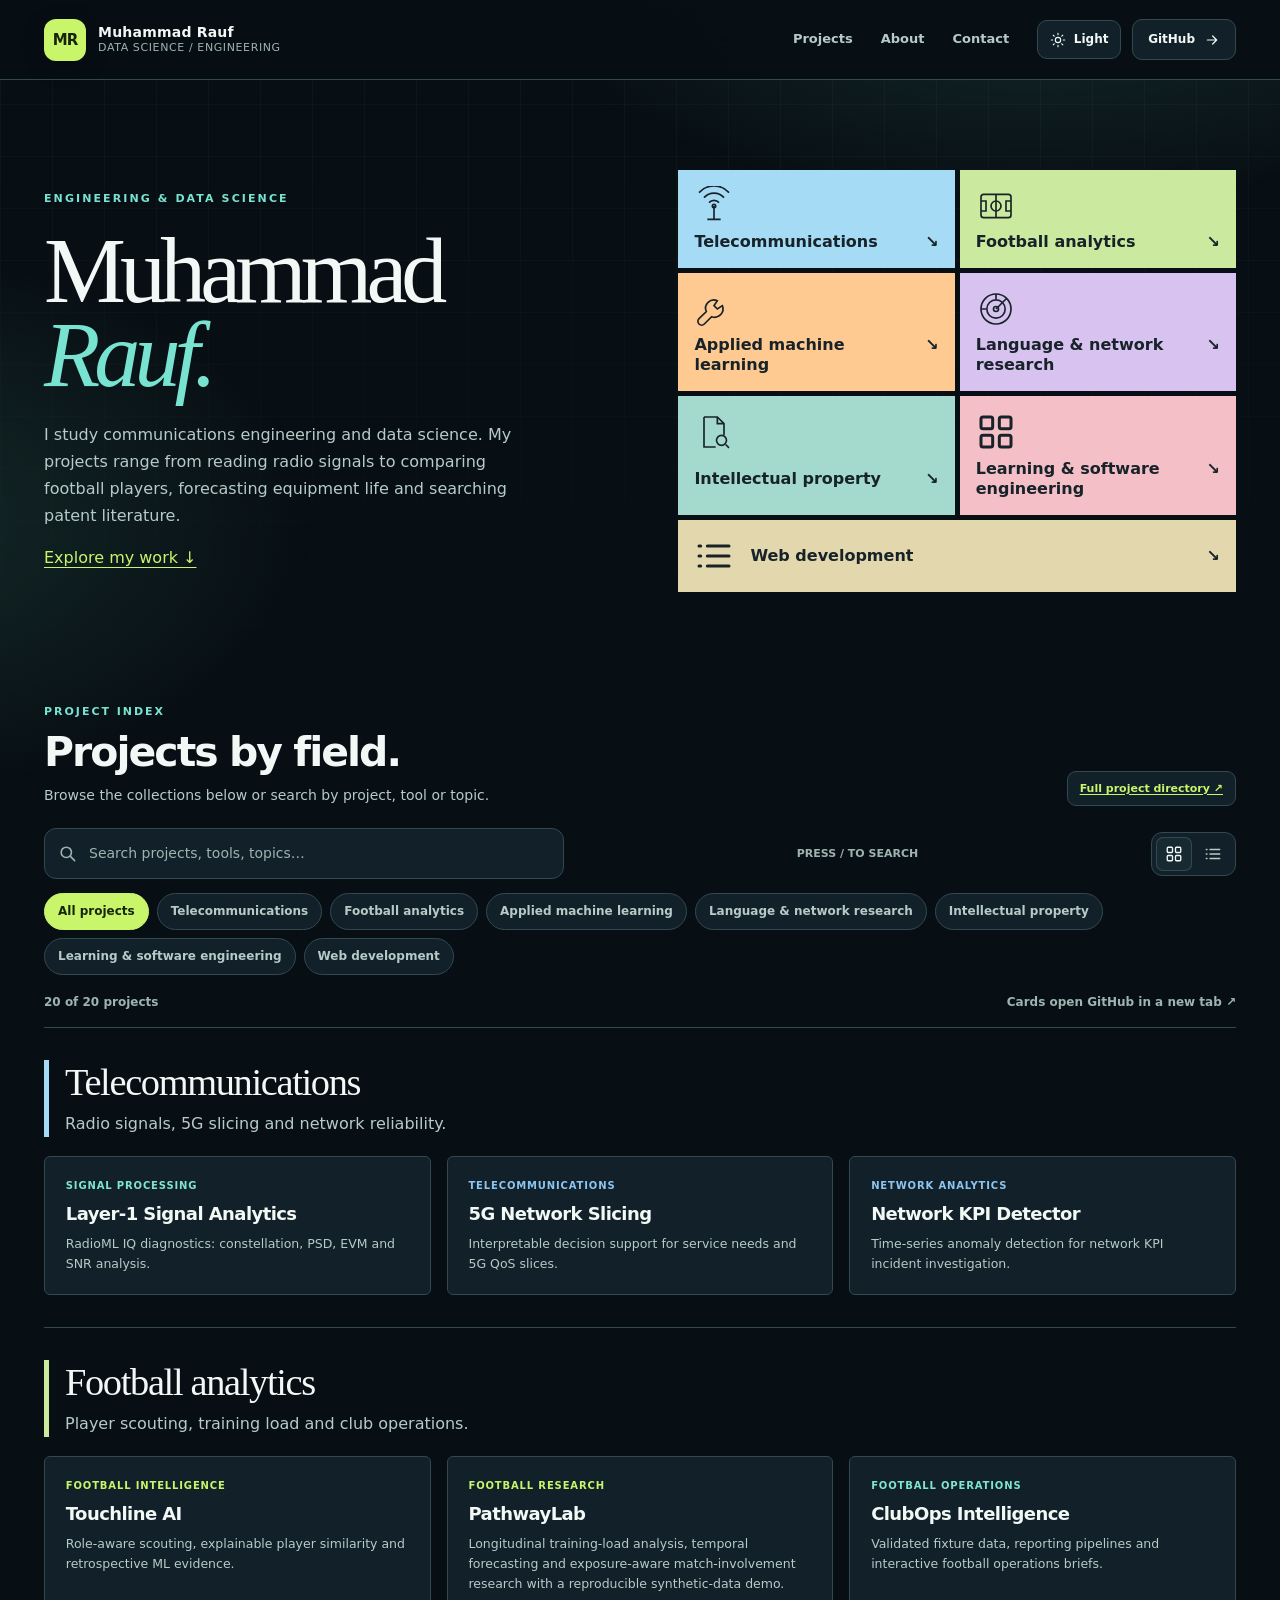
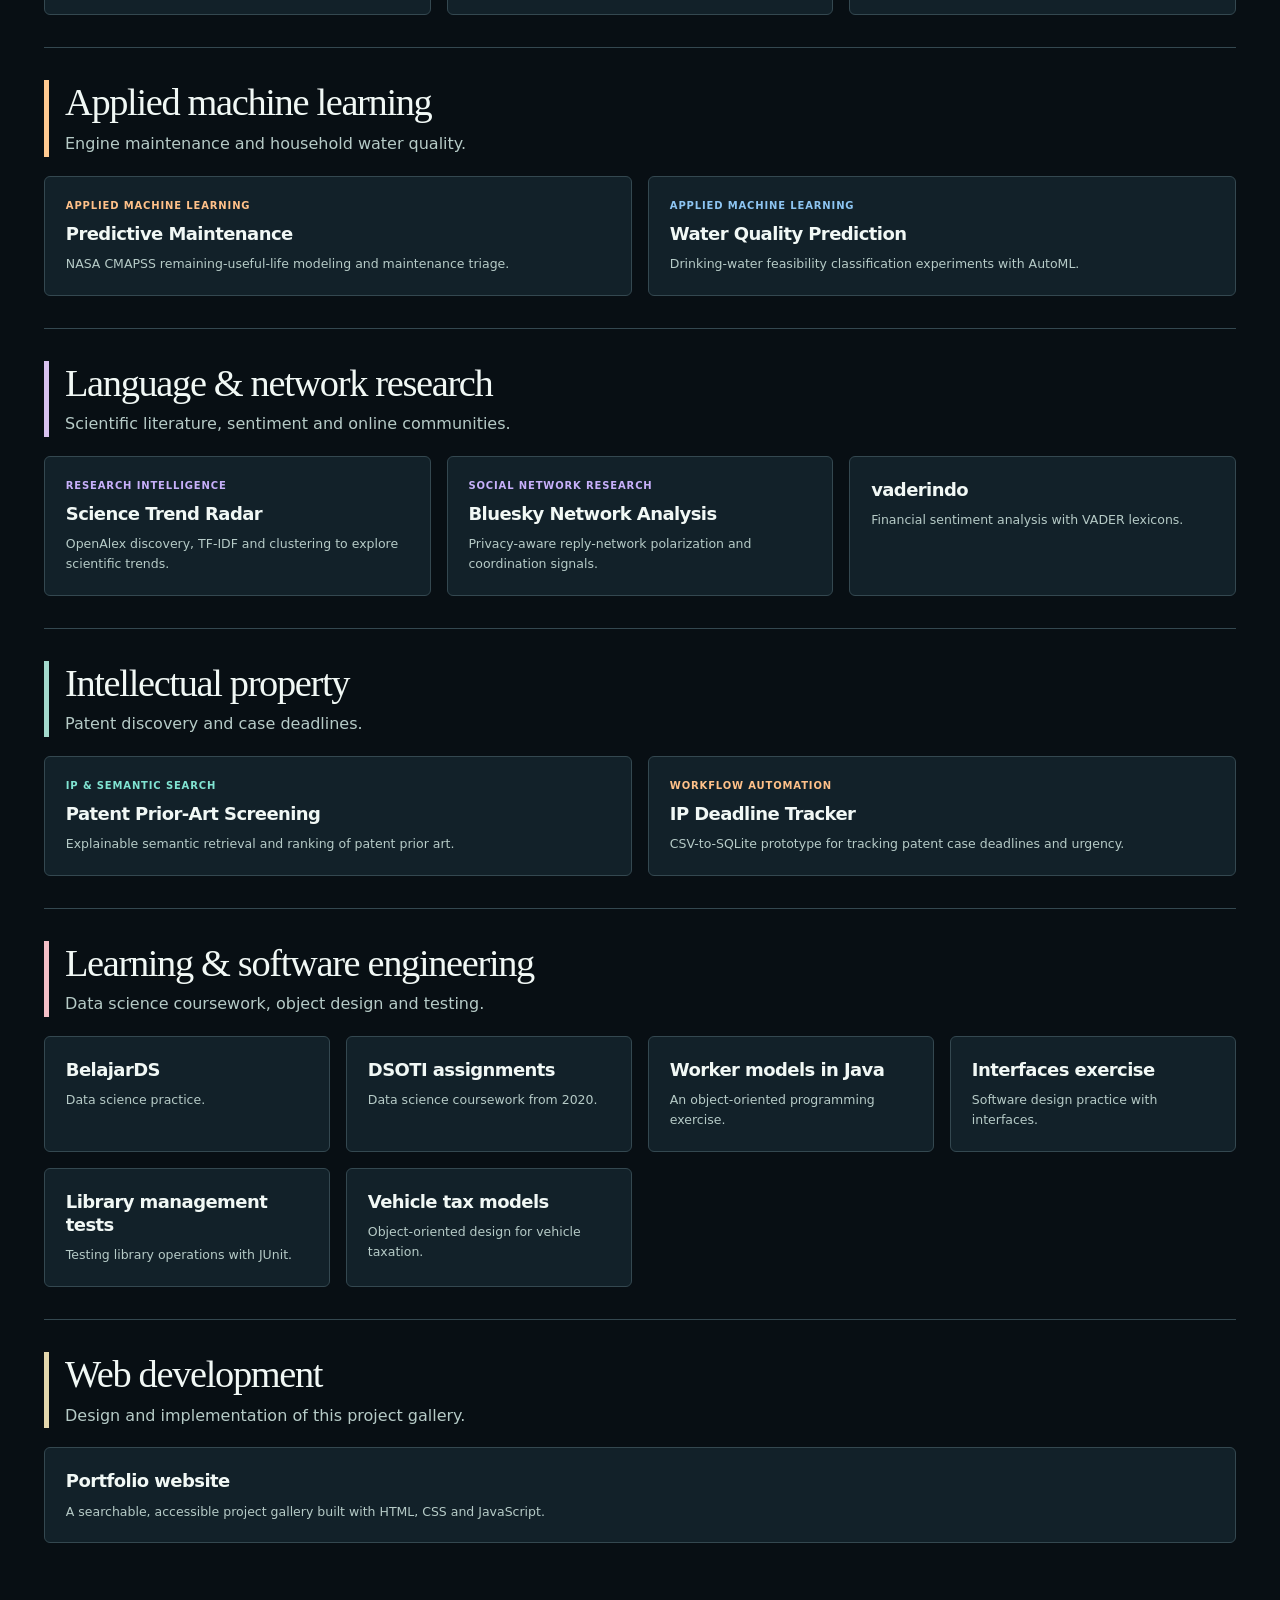
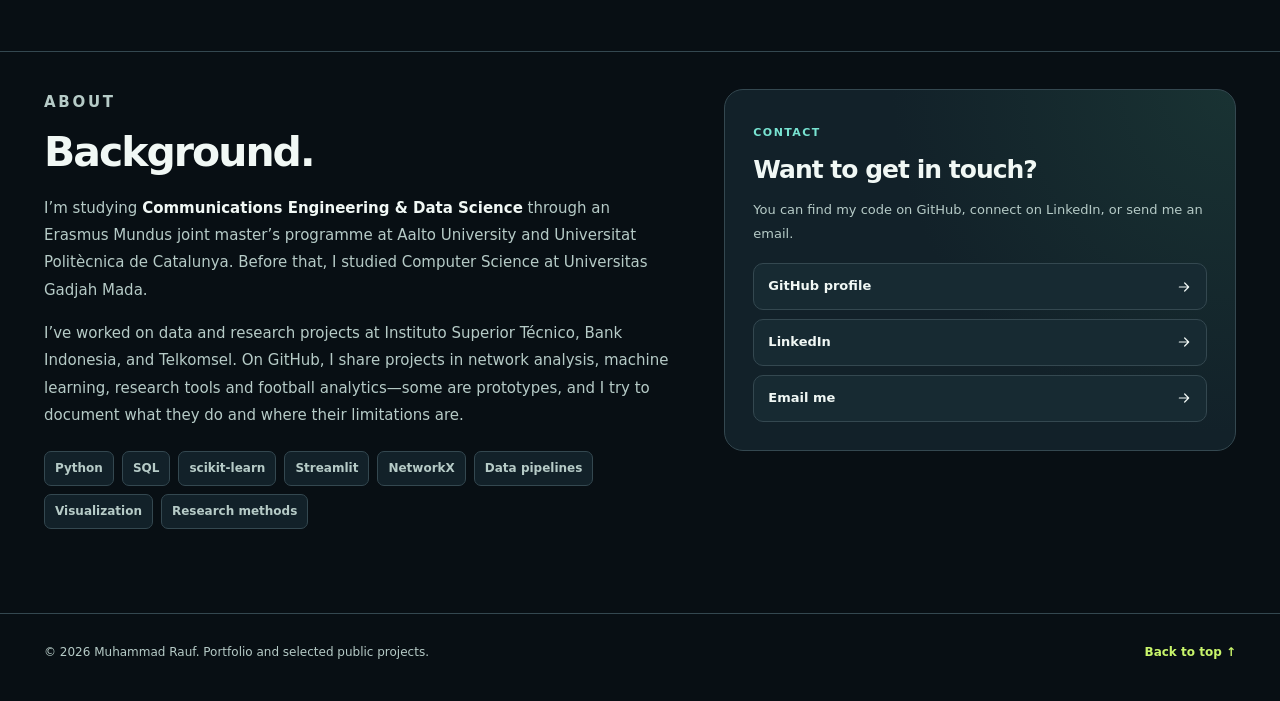
==== commit 9b095d4f: "Redesign portfolio around seven distinct project collections" ====
--- a/gallery.html
+++ b/gallery.html
@@ -56,19 +56,10 @@
     </div>
   </header>
   <main id="main">
-    <section class="shell hero" id="top" aria-labelledby="hero-title">
-      <div>
-        <p class="eyebrow">MUHAMMAD RAUF · COMMUNICATIONS ENGINEERING</p>
-        <h1 id="hero-title">Radio signals.<br><em>Network decisions.</em></h1>
-        <p class="hero-desc">I’m Rauf, an Erasmus Mundus master’s student studying communications engineering and data science. I build tools to inspect radio signals, select 5G network slices, and spot unusual network behaviour.</p>
-        
-        <div class="hero-actions"><a class="primary-link" href="#projects">Browse projects <svg width="17" height="17" aria-hidden="true"><use href="#icon-arrow"></use></svg></a><a class="secondary-link" href="#about">About me <span aria-hidden="true">↗</span></a></div>
-      </div>
-      <figure class="radio-figure"><a href="https://github.com/MRTRauf/l1-ml-signal-analytics"><img src="https://raw.githubusercontent.com/MRTRauf/l1-ml-signal-analytics/main/figures/constellation_sweep_qpsk.png" alt="QPSK constellation diagrams from the RadioML signal analysis project"></a><figcaption><small>RADIO SIGNAL ANALYSIS</small><h2>Reading a constellation</h2><p>How does noise change a QPSK signal? Compare the spread of its samples across signal-to-noise ratios.</p><a href="https://github.com/MRTRauf/l1-ml-signal-analytics">Explore the analysis ↗</a></figcaption></figure>
-    </section>
+    <section class="shell studio" id="top"><div><p class="eyebrow">ENGINEERING &amp; DATA SCIENCE</p><h1>Muhammad<br><em>Rauf.</em></h1><p class="studio-intro">I study communications engineering and data science. My projects range from reading radio signals to comparing football players, forecasting equipment life and searching patent literature.</p><a href="#projects">Explore my work ↓</a></div><nav class="field-map" aria-label="Explore project fields"><a href="#field-networks" style="--field:#a6dbf5"><svg aria-hidden="true" viewBox="0 0 48 48"><use href="#icon-signal"></use></svg><span>Telecommunications</span><i aria-hidden="true">↘</i></a><a href="#field-football" style="--field:#cce9a0"><svg aria-hidden="true" viewBox="0 0 48 48"><use href="#icon-pitch"></use></svg><span>Football analytics</span><i aria-hidden="true">↘</i></a><a href="#field-ml" style="--field:#ffca91"><svg aria-hidden="true" viewBox="0 0 48 48"><use href="#icon-maintenance"></use></svg><span>Applied machine learning</span><i aria-hidden="true">↘</i></a><a href="#field-research" style="--field:#d8c2ef"><svg aria-hidden="true" viewBox="0 0 48 48"><use href="#icon-radar"></use></svg><span>Language & network research</span><i aria-hidden="true">↘</i></a><a href="#field-ip" style="--field:#a3dacd"><svg aria-hidden="true" viewBox="0 0 48 48"><use href="#icon-patent"></use></svg><span>Intellectual property</span><i aria-hidden="true">↘</i></a><a href="#field-learning" style="--field:#f4bfc7"><svg aria-hidden="true" viewBox="0 0 48 48"><use href="#icon-grid"></use></svg><span>Learning & software engineering</span><i aria-hidden="true">↘</i></a><a href="#field-web" style="--field:#e3d7ad"><svg aria-hidden="true" viewBox="0 0 48 48"><use href="#icon-list"></use></svg><span>Web development</span><i aria-hidden="true">↘</i></a></nav></section>
 
     <section class="shell work" id="projects" aria-labelledby="projects-heading">
-      <div class="section-head"><div><p class="section-label">PROJECT INDEX</p><h2 id="projects-heading">Selected projects<span aria-hidden="true">.</span></h2><p>Each card opens the repository, including its code and README. Use the filters to find a particular kind of project.</p></div><span class="section-count"><a href="https://github.com/MRTRauf/MRTRauf/blob/main/README.md#projects">Full project directory ↗</a></span></div>
+      <div class="section-head"><div><p class="section-label">PROJECT INDEX</p><h2 id="projects-heading">Projects by field<span aria-hidden="true">.</span></h2><p>Browse the collections below or search by project, tool or topic.</p></div><span class="section-count"><a href="https://github.com/MRTRauf/MRTRauf/blob/main/README.md#projects">Full project directory ↗</a></span></div>
 
       <div class="work-toolbar">
         <div class="search-wrap"><svg aria-hidden="true"><use href="#icon-search"></use></svg><label class="sr-only" for="project-search">Search projects</label><input id="project-search" type="search" inputmode="search" placeholder="Search projects, tools, topics…" autocomplete="off"><button class="clear-search" id="clear-search" type="button" aria-label="Clear project search" hidden>×</button></div>
@@ -78,17 +69,16 @@
           <button type="button" data-view-button="list" aria-pressed="false" aria-label="List view" title="List view"><svg aria-hidden="true"><use href="#icon-list"></use></svg></button>
         </div>
       </div>
-      <div class="filters" role="group" aria-label="Filter projects by category">
-        <button type="button" class="filter" data-category-filter="all" aria-pressed="true">All projects</button>
-        <button type="button" class="filter" data-category-filter="networks" aria-pressed="false">Telco</button>
-        <button type="button" class="filter" data-category-filter="football" aria-pressed="false">Football</button>
-        <button type="button" class="filter" data-category-filter="ml" aria-pressed="false">Machine learning</button>
-        <button type="button" class="filter" data-category-filter="research" aria-pressed="false">Research</button>
-        <button type="button" class="filter" data-category-filter="ip" aria-pressed="false">IP tools</button>
-      </div>
-      <div class="result-line"><span id="result-status" role="status" aria-live="polite">12 of 12 projects</span><span>Cards open GitHub in a new tab ↗</span></div>
-      <div class="project-grid" id="project-grid" data-view="grid">
-        <a class="project-card" href="https://github.com/MRTRauf/l1-ml-signal-analytics" target="_blank" rel="noopener noreferrer" data-tone="teal" data-category="networks" data-search="Telco telecommunications Layer-1 Signal Analytics SIGNAL PROCESSING RadioML IQ diagnostics: constellation, PSD, EVM and SNR analysis. RadioML IQ radio signal EVM PSD SNR ML" aria-label="Open Layer-1 Signal Analytics GitHub repository in a new tab">
+      <div class="filters" role="group" aria-label="Filter projects by category"><button type="button" class="filter" data-category-filter="all" aria-pressed="true">All projects</button>
+<button type="button" class="filter" data-category-filter="networks" aria-pressed="false">Telecommunications</button>
+<button type="button" class="filter" data-category-filter="football" aria-pressed="false">Football analytics</button>
+<button type="button" class="filter" data-category-filter="ml" aria-pressed="false">Applied machine learning</button>
+<button type="button" class="filter" data-category-filter="research" aria-pressed="false">Language & network research</button>
+<button type="button" class="filter" data-category-filter="ip" aria-pressed="false">Intellectual property</button>
+<button type="button" class="filter" data-category-filter="learning" aria-pressed="false">Learning & software engineering</button>
+<button type="button" class="filter" data-category-filter="web" aria-pressed="false">Web development</button></div>
+      <div class="result-line"><span id="result-status" role="status" aria-live="polite">20 of 20 projects</span><span>Cards open GitHub in a new tab ↗</span></div>
+      <div class="project-grid" id="project-grid" data-view="grid"><section class="discipline" id="field-networks" style="--field:#a6dbf5" aria-labelledby="title-networks"><header><h3 id="title-networks">Telecommunications</h3><p>Radio signals, 5G slicing and network reliability.</p></header><div class="field-cards"><a class="project-card" href="https://github.com/MRTRauf/l1-ml-signal-analytics" target="_blank" rel="noopener noreferrer" data-tone="teal" data-category="networks" data-search="Telco telecommunications Layer-1 Signal Analytics SIGNAL PROCESSING RadioML IQ diagnostics: constellation, PSD, EVM and SNR analysis. RadioML IQ radio signal EVM PSD SNR ML" aria-label="Open Layer-1 Signal Analytics GitHub repository in a new tab">
   <span class="card-top"><span class="card-icon"><svg aria-hidden="true"><use href="#icon-signal"></use></svg></span></span>
   <span class="card-type">SIGNAL PROCESSING</span>
   <strong class="card-title">Layer-1 Signal Analytics</strong>
@@ -108,8 +98,8 @@
   <strong class="card-title">Network KPI Detector</strong>
   <span class="card-desc">Time-series anomaly detection for network KPI incident investigation.</span>
   <span class="card-end"><span>View code <svg aria-hidden="true"><use href="#icon-arrow"></use></svg></span></span>
-</a>
-<a class="project-card" href="https://github.com/MRTRauf/touchline-ai" target="_blank" rel="noopener noreferrer" data-tone="lime" data-category="football" data-search="Touchline AI FOOTBALL INTELLIGENCE Role-aware scouting, explainable player similarity and retrospective ML evidence. Python Streamlit machine learning rankings scouting" aria-label="Open Touchline AI GitHub repository in a new tab">
+</a></div></section>
+<section class="discipline" id="field-football" style="--field:#cce9a0" aria-labelledby="title-football"><header><h3 id="title-football">Football analytics</h3><p>Player scouting, training load and club operations.</p></header><div class="field-cards"><a class="project-card" href="https://github.com/MRTRauf/touchline-ai" target="_blank" rel="noopener noreferrer" data-tone="lime" data-category="football" data-search="Touchline AI FOOTBALL INTELLIGENCE Role-aware scouting, explainable player similarity and retrospective ML evidence. Python Streamlit machine learning rankings scouting" aria-label="Open Touchline AI GitHub repository in a new tab">
   <span class="card-top"><span class="card-icon"><svg aria-hidden="true"><use href="#icon-football"></use></svg></span></span>
   <span class="card-type">FOOTBALL INTELLIGENCE</span>
   <strong class="card-title">Touchline AI</strong>
@@ -129,8 +119,8 @@
   <strong class="card-title">ClubOps Intelligence</strong>
   <span class="card-desc">Validated fixture data, reporting pipelines and interactive football operations briefs.</span>
   <span class="card-end"><span>View code <svg aria-hidden="true"><use href="#icon-arrow"></use></svg></span></span>
-</a>
-<a class="project-card" href="https://github.com/MRTRauf/predictive-maintenance-rul" target="_blank" rel="noopener noreferrer" data-tone="amber" data-category="ml" data-search="Predictive Maintenance APPLIED MACHINE LEARNING NASA CMAPSS remaining-useful-life modeling and maintenance triage. RUL NASA forecasting predictive maintenance Streamlit" aria-label="Open Predictive Maintenance GitHub repository in a new tab">
+</a></div></section>
+<section class="discipline" id="field-ml" style="--field:#ffca91" aria-labelledby="title-ml"><header><h3 id="title-ml">Applied machine learning</h3><p>Engine maintenance and household water quality.</p></header><div class="field-cards"><a class="project-card" href="https://github.com/MRTRauf/predictive-maintenance-rul" target="_blank" rel="noopener noreferrer" data-tone="amber" data-category="ml" data-search="Predictive Maintenance APPLIED MACHINE LEARNING NASA CMAPSS remaining-useful-life modeling and maintenance triage. RUL NASA forecasting predictive maintenance Streamlit" aria-label="Open Predictive Maintenance GitHub repository in a new tab">
   <span class="card-top"><span class="card-icon"><svg aria-hidden="true"><use href="#icon-maintenance"></use></svg></span></span>
   <span class="card-type">APPLIED MACHINE LEARNING</span>
   <strong class="card-title">Predictive Maintenance</strong>
@@ -143,8 +133,8 @@
   <strong class="card-title">Water Quality Prediction</strong>
   <span class="card-desc">Drinking-water feasibility classification experiments with AutoML.</span>
   <span class="card-end"><span>View code <svg aria-hidden="true"><use href="#icon-arrow"></use></svg></span></span>
-</a>
-<a class="project-card" href="https://github.com/MRTRauf/science-trend-radar" target="_blank" rel="noopener noreferrer" data-tone="violet" data-category="research" data-search="Science Trend Radar RESEARCH INTELLIGENCE OpenAlex discovery, TF-IDF and clustering to explore scientific trends. NLP TF-IDF KMeans OpenAlex science clustering" aria-label="Open Science Trend Radar GitHub repository in a new tab">
+</a></div></section>
+<section class="discipline" id="field-research" style="--field:#d8c2ef" aria-labelledby="title-research"><header><h3 id="title-research">Language & network research</h3><p>Scientific literature, sentiment and online communities.</p></header><div class="field-cards"><a class="project-card" href="https://github.com/MRTRauf/science-trend-radar" target="_blank" rel="noopener noreferrer" data-tone="violet" data-category="research" data-search="Science Trend Radar RESEARCH INTELLIGENCE OpenAlex discovery, TF-IDF and clustering to explore scientific trends. NLP TF-IDF KMeans OpenAlex science clustering" aria-label="Open Science Trend Radar GitHub repository in a new tab">
   <span class="card-top"><span class="card-icon"><svg aria-hidden="true"><use href="#icon-radar"></use></svg></span></span>
   <span class="card-type">RESEARCH INTELLIGENCE</span>
   <strong class="card-title">Science Trend Radar</strong>
@@ -158,7 +148,8 @@
   <span class="card-desc">Privacy-aware reply-network polarization and coordination signals.</span>
   <span class="card-end"><span>View code <svg aria-hidden="true"><use href="#icon-arrow"></use></svg></span></span>
 </a>
-<a class="project-card" href="https://github.com/MRTRauf/patent_prior_screening" target="_blank" rel="noopener noreferrer" data-tone="teal" data-category="ip" data-search="Patent Prior-Art Screening IP &amp; SEMANTIC SEARCH Explainable semantic retrieval and ranking of patent prior art. patent Lens semantic search NLP retrieval" aria-label="Open Patent Prior-Art Screening GitHub repository in a new tab">
+<a class="project-card" data-category="research" href="https://github.com/MRTRauf/vaderindo" target="_blank" rel="noopener noreferrer"><strong class="card-title">vaderindo</strong><span class="card-desc">Financial sentiment analysis with VADER lexicons.</span></a></div></section>
+<section class="discipline" id="field-ip" style="--field:#a3dacd" aria-labelledby="title-ip"><header><h3 id="title-ip">Intellectual property</h3><p>Patent discovery and case deadlines.</p></header><div class="field-cards"><a class="project-card" href="https://github.com/MRTRauf/patent_prior_screening" target="_blank" rel="noopener noreferrer" data-tone="teal" data-category="ip" data-search="Patent Prior-Art Screening IP &amp; SEMANTIC SEARCH Explainable semantic retrieval and ranking of patent prior art. patent Lens semantic search NLP retrieval" aria-label="Open Patent Prior-Art Screening GitHub repository in a new tab">
   <span class="card-top"><span class="card-icon"><svg aria-hidden="true"><use href="#icon-patent"></use></svg></span></span>
   <span class="card-type">IP &amp; SEMANTIC SEARCH</span>
   <strong class="card-title">Patent Prior-Art Screening</strong>
@@ -171,8 +162,14 @@
   <strong class="card-title">IP Deadline Tracker</strong>
   <span class="card-desc">CSV-to-SQLite prototype for tracking patent case deadlines and urgency.</span>
   <span class="card-end"><span>View code <svg aria-hidden="true"><use href="#icon-arrow"></use></svg></span></span>
-</a>
-      </div>
+</a></div></section>
+<section class="discipline" id="field-learning" style="--field:#f4bfc7" aria-labelledby="title-learning"><header><h3 id="title-learning">Learning & software engineering</h3><p>Data science coursework, object design and testing.</p></header><div class="field-cards"><a class="project-card" data-category="learning" href="https://github.com/MRTRauf/BelajarDS" target="_blank" rel="noopener noreferrer"><strong class="card-title">BelajarDS</strong><span class="card-desc">Data science practice.</span></a>
+<a class="project-card" data-category="learning" href="https://github.com/MRTRauf/PenugasanDSOTI2020" target="_blank" rel="noopener noreferrer"><strong class="card-title">DSOTI assignments</strong><span class="card-desc">Data science coursework from 2020.</span></a>
+<a class="project-card" data-category="learning" href="https://github.com/MRTRauf/Exercise1-SoftEng-WorkerOOPJava" target="_blank" rel="noopener noreferrer"><strong class="card-title">Worker models in Java</strong><span class="card-desc">An object-oriented programming exercise.</span></a>
+<a class="project-card" data-category="learning" href="https://github.com/MRTRauf/Exercise2-SoftEng-InterfacesExercise" target="_blank" rel="noopener noreferrer"><strong class="card-title">Interfaces exercise</strong><span class="card-desc">Software design practice with interfaces.</span></a>
+<a class="project-card" data-category="learning" href="https://github.com/MRTRauf/Exercise-SoftEng-JUnit---Library-Management-System" target="_blank" rel="noopener noreferrer"><strong class="card-title">Library management tests</strong><span class="card-desc">Testing library operations with JUnit.</span></a>
+<a class="project-card" data-category="learning" href="https://github.com/MRTRauf/ExerciseOOD-VehicleTaxOOD" target="_blank" rel="noopener noreferrer"><strong class="card-title">Vehicle tax models</strong><span class="card-desc">Object-oriented design for vehicle taxation.</span></a></div></section>
+<section class="discipline" id="field-web" style="--field:#e3d7ad" aria-labelledby="title-web"><header><h3 id="title-web">Web development</h3><p>Design and implementation of this project gallery.</p></header><div class="field-cards"><a class="project-card" data-category="web" href="https://github.com/MRTRauf/MRTRauf.github.io" target="_blank" rel="noopener noreferrer"><strong class="card-title">Portfolio website</strong><span class="card-desc">A searchable, accessible project gallery built with HTML, CSS and JavaScript.</span></a></div></section></div>
       <div class="empty-state" id="empty-state" hidden><h3>No matching projects</h3><p>Try another topic or clear the selected category.</p><button type="button" id="reset-projects">Show all projects</button></div>
     </section>
 
--- a/style.css
+++ b/style.css
@@ -237,3 +237,23 @@
 .radio-figure a,.section-count a{text-underline-offset:.22em}
 .card-end{justify-content:flex-end}
 @media(max-width:800px){.hero{grid-template-columns:minmax(0,1fr)}}
+
+.studio{display:grid;grid-template-columns:1fr 1fr;align-items:center;gap:clamp(2rem,6vw,6rem);padding-block:clamp(3rem,7vw,7rem)}
+.studio h1{font:normal clamp(3.6rem,7.2vw,7.5rem)/.91 Georgia,serif;letter-spacing:-.065em;margin:1.4rem 0}
+.studio h1 em{color:var(--secondary)}
+.studio-intro{max-width:48ch;color:var(--muted);line-height:1.7}
+.field-map{display:grid;grid-template-columns:repeat(2,minmax(0,1fr));gap:5px}
+.field-map a{display:grid;grid-template-columns:1fr auto;gap:.4rem;padding:1rem;color:#172329;background:var(--field);text-decoration:none;font-weight:650;line-height:1.25}
+.field-map a:hover{box-shadow:inset 0 0 0 2px #273940}
+.field-map svg{width:2.5rem;height:2.5rem;grid-column:1/-1;stroke:currentColor;fill:none}
+.field-map a:last-child{grid-column:1/-1;display:flex;align-items:center;gap:1rem}.field-map i{margin-left:auto}
+#project-grid{display:block}.discipline{padding:2rem 0;border-top:1px solid var(--line);scroll-margin-top:6rem}
+.discipline header{border-left:5px solid var(--field);padding-left:1rem;margin-bottom:1.2rem}
+.discipline h3{font:normal clamp(1.8rem,3vw,2.8rem)/1.15 Georgia,serif;letter-spacing:-.035em;margin:0}
+.discipline header p{color:var(--muted);margin:.4rem 0 0}
+.field-cards{display:grid;grid-template-columns:repeat(auto-fit,minmax(min(100%,260px),1fr));gap:1rem}
+#project-grid .project-card{min-height:0;padding:1.3rem;border-radius:6px;display:flex;flex-direction:column;align-items:flex-start}
+#project-grid .card-top,#project-grid .card-end{display:none}
+#project-grid[data-view=list] .field-cards{grid-template-columns:1fr}
+#project-grid[data-view=list] .project-card{padding:.85rem 1rem}
+@media(max-width:760px){.studio{grid-template-columns:1fr;gap:2rem}.field-map a{padding:.8rem}.field-map svg{height:1.6rem;width:1.6rem}}
